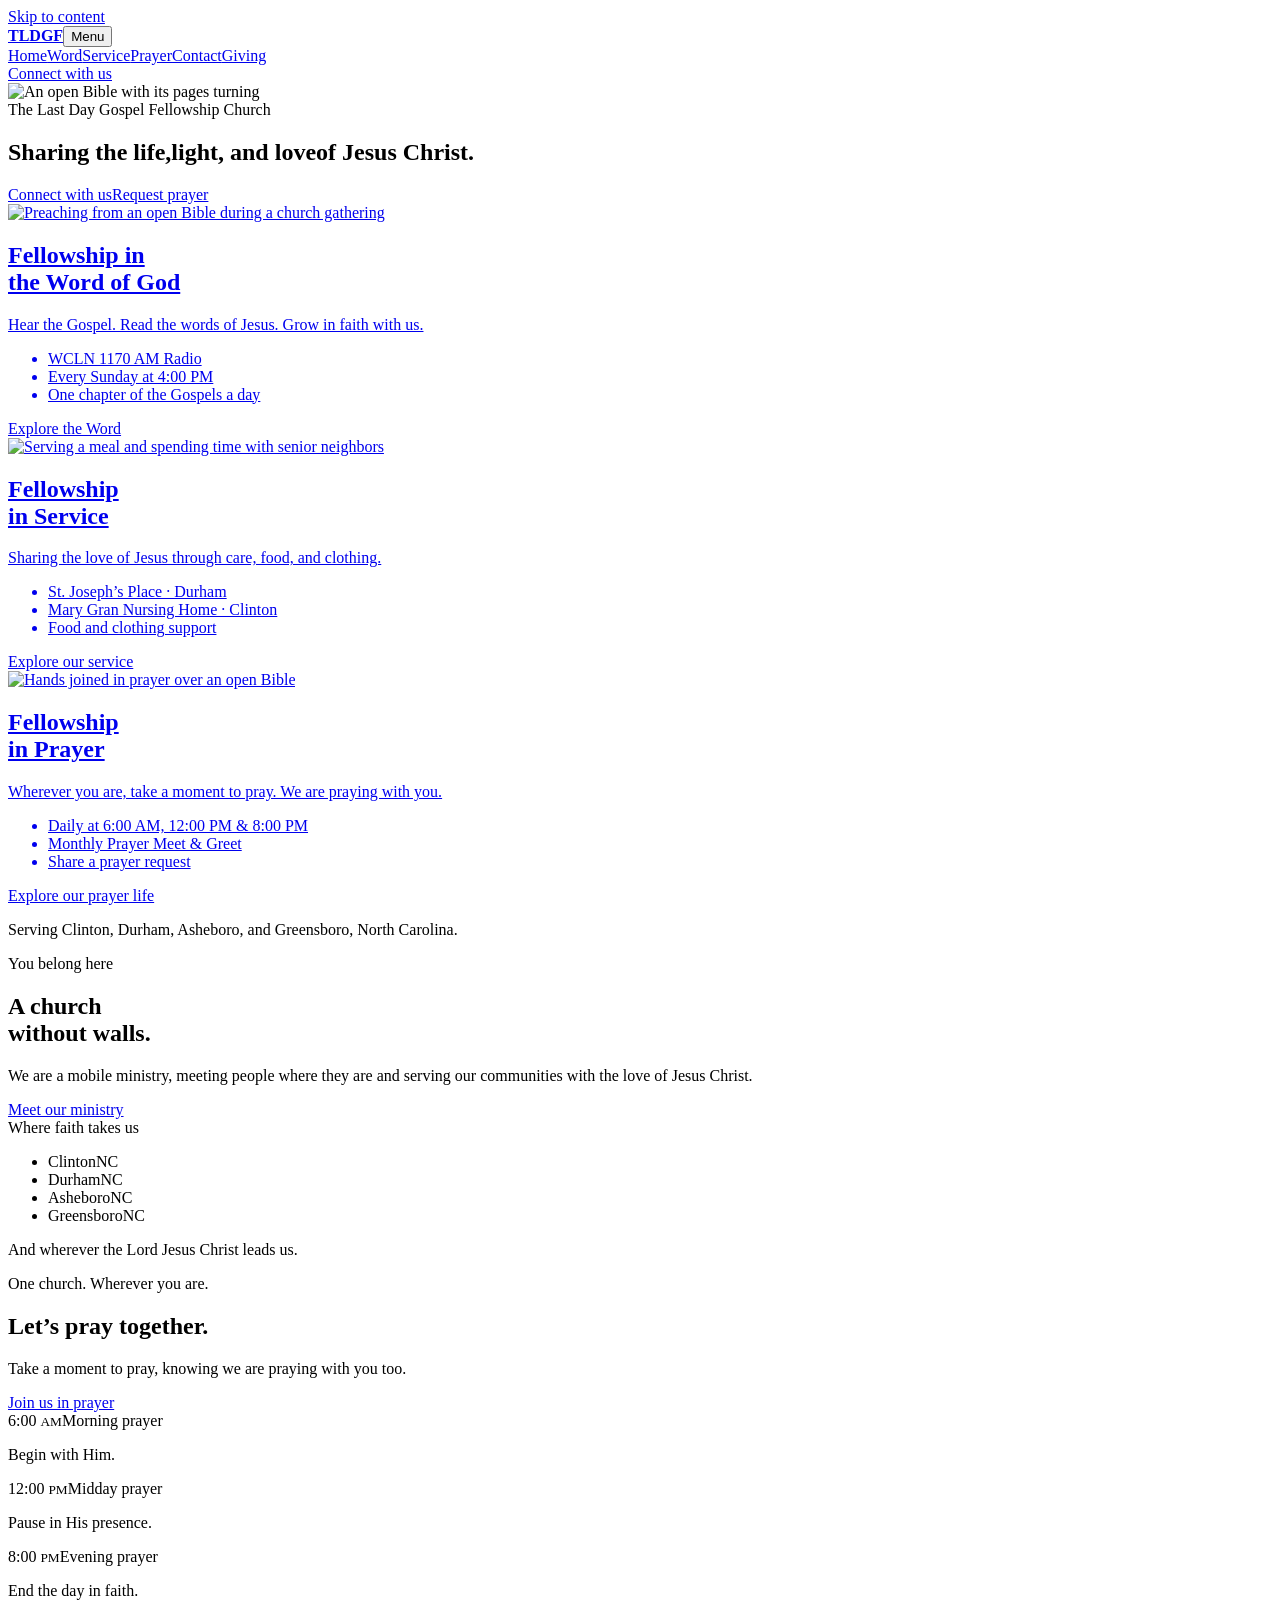
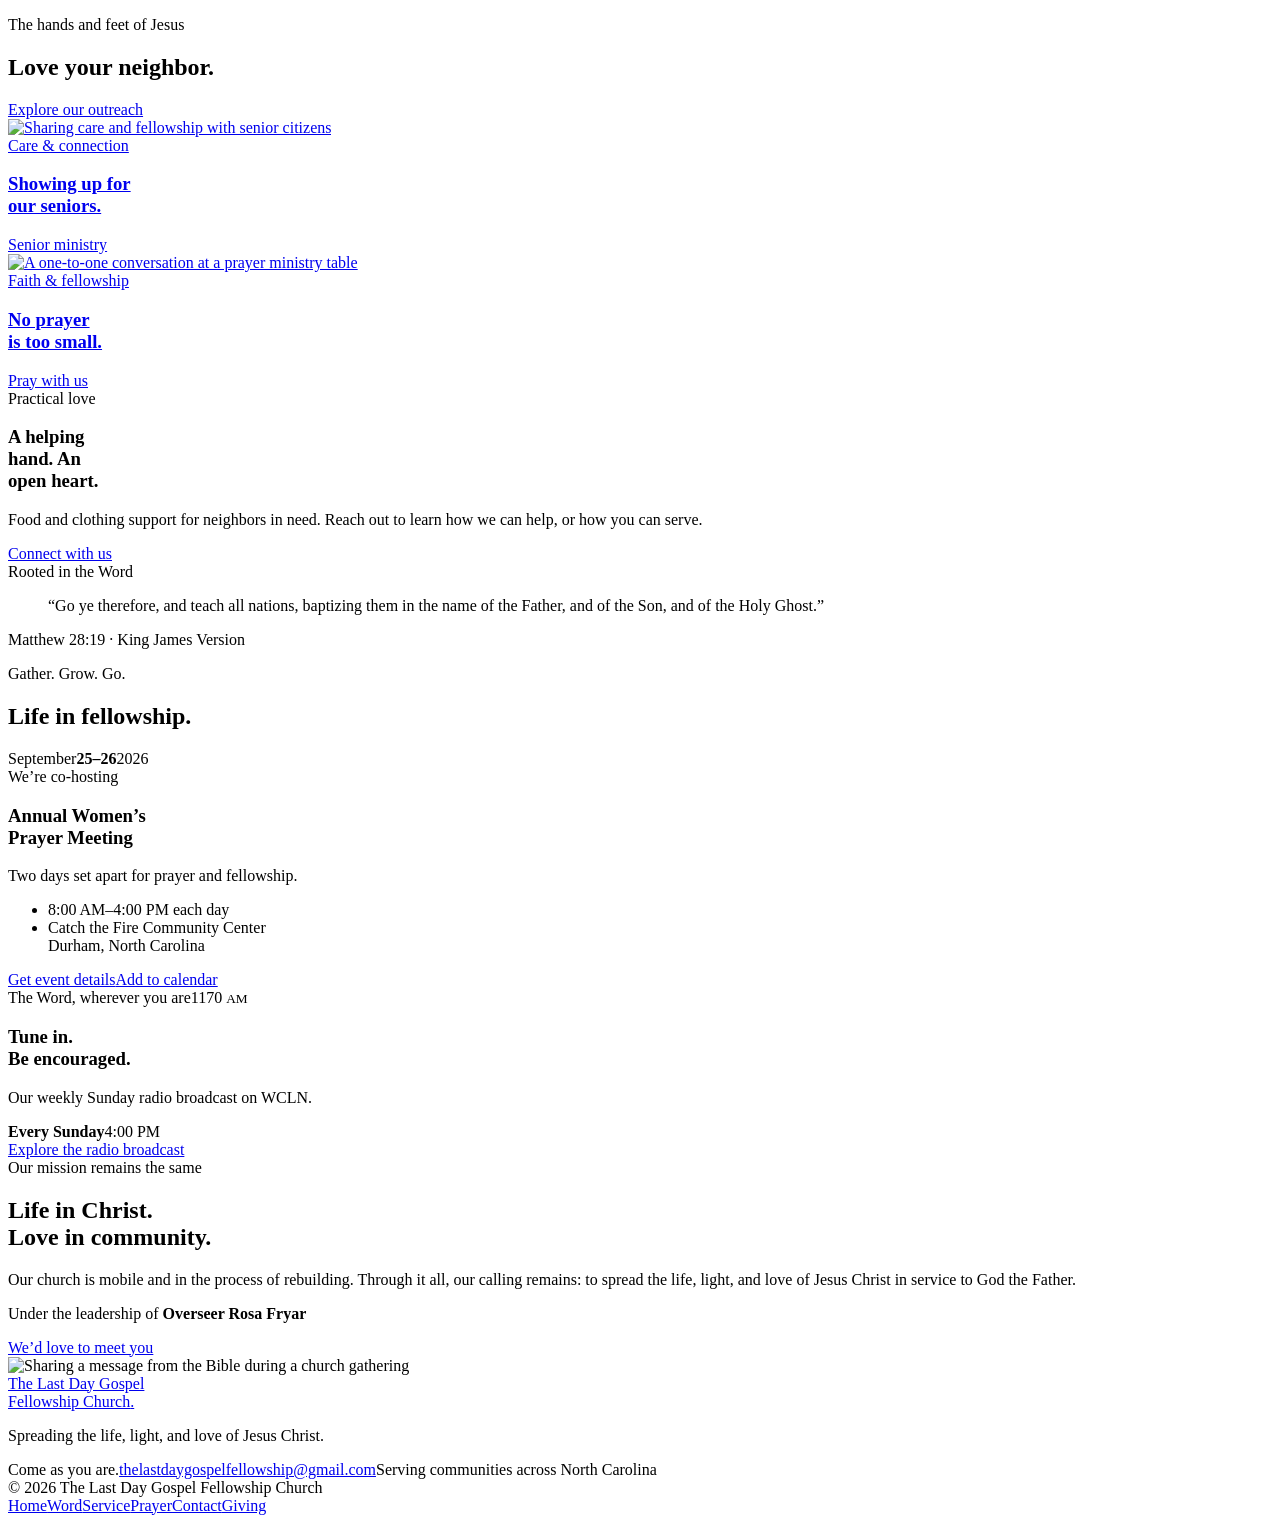
==== index.html @ 262e6387 "Deploy open Bible homepage hero" ====
<!doctype html>
<html lang="en"><head><meta charset="utf-8"><meta name="viewport" content="width=device-width, initial-scale=1"><meta name="theme-color" content="#064c39"><title>Life, light, and love | The Last Day Gospel Fellowship Church</title><meta name="description" content="A mobile church spreading the life, light, and love of Jesus Christ through prayer and outreach in Clinton, Durham, Asheboro, and Greensboro, North Carolina."><meta property="og:type" content="website"><meta property="og:title" content="Life, light, and love | The Last Day Gospel Fellowship Church"><meta property="og:description" content="A mobile church spreading the life, light, and love of Jesus Christ through prayer and outreach in Clinton, Durham, Asheboro, and Greensboro, North Carolina."><link rel="icon" href="/TheLastDayGospel-preview/favicon.svg" type="image/svg+xml"><link rel="stylesheet" href="/TheLastDayGospel-preview/styles.css?v=52046066fc"><script type="module" src="/TheLastDayGospel-preview/app.js?v=52046066fc"></script><meta name="robots" content="noindex, nofollow"></head>
<body class="page-home"><a href="#main" class="skip-link">Skip to content</a><header class="site-header"><a href="/TheLastDayGospel-preview/" class="brand" aria-label="The Last Day Gospel Fellowship Church, home"><strong>TLDGF</strong></a><button class="menu-toggle" type="button" aria-expanded="false" aria-controls="main-nav">Menu</button><nav id="main-nav" class="main-nav" aria-label="Main navigation"><a href="/TheLastDayGospel-preview/" aria-current="page">Home</a><a href="/TheLastDayGospel-preview/word/">Word</a><a href="/TheLastDayGospel-preview/outreach/">Service</a><a href="/TheLastDayGospel-preview/prayer/">Prayer</a><a href="/TheLastDayGospel-preview/contact/">Contact</a><a href="/TheLastDayGospel-preview/giving/">Giving</a></nav><a class="button header-connect" href="/TheLastDayGospel-preview/contact/?topic=fellowship">Connect with us</a></header><main id="main"><section class="worship-hero" aria-labelledby="welcome-title"><img class="worship-background" src="/TheLastDayGospel-preview/assets/openbible.png" alt="An open Bible with its pages turning" width="1589" height="1161" fetchpriority="high"><div class="hero-copy"><span class="eyebrow">The Last Day Gospel Fellowship Church</span><h1 id="welcome-title"><span>Sharing the life,</span><span>light, and love</span><span>of Jesus Christ.</span></h1><div class="actions"><a class="button" href="/TheLastDayGospel-preview/contact/?topic=fellowship">Connect with us</a><a class="button yellow" href="/TheLastDayGospel-preview/prayer/#request">Request prayer</a></div></div></section>
      <section id="fellowship" class="fellowship-section" aria-label="Our fellowship"><div class="wrap">
  <div class="fellowship-grid">
    <a class="fellowship-card word" href="/TheLastDayGospel-preview/word/" aria-labelledby="fellowship-word-title"><div class="fellowship-photo"><img src="/TheLastDayGospel-preview/assets/ministry-message.jpg" alt="Preaching from an open Bible during a church gathering" width="1152" height="2048" loading="lazy"></div><div class="fellowship-copy"><h2 id="fellowship-word-title">Fellowship in<br> the Word of God</h2><p>Hear the Gospel. Read the words of Jesus. Grow in faith with us.</p><ul class="fellowship-details"><li>WCLN 1170 AM Radio</li><li>Every Sunday at 4:00 PM</li><li>One chapter of the Gospels a day</li></ul><span class="fellowship-cta">Explore the Word <span class="link-arrow" aria-hidden="true"></span></span></div></a>
    <a class="fellowship-card service" href="/TheLastDayGospel-preview/outreach/" aria-labelledby="fellowship-service-title"><div class="fellowship-photo"><img src="/TheLastDayGospel-preview/assets/community-outreach.jpg" alt="Serving a meal and spending time with senior neighbors" width="1120" height="1163" loading="lazy"></div><div class="fellowship-copy"><h2 id="fellowship-service-title">Fellowship<br> in Service</h2><p>Sharing the love of Jesus through care, food, and clothing.</p><ul class="fellowship-details"><li>St. Joseph’s Place · Durham</li><li>Mary Gran Nursing Home · Clinton</li><li>Food and clothing support</li></ul><span class="fellowship-cta">Explore our service <span class="link-arrow" aria-hidden="true"></span></span></div></a>
    <a class="fellowship-card prayer" href="/TheLastDayGospel-preview/prayer/" aria-labelledby="fellowship-prayer-title"><div class="fellowship-photo"><img src="/TheLastDayGospel-preview/assets/prayer-bible.jpg" alt="Hands joined in prayer over an open Bible" width="1536" height="2048" loading="lazy"></div><div class="fellowship-copy"><h2 id="fellowship-prayer-title">Fellowship<br> in Prayer</h2><p>Wherever you are, take a moment to pray. We are praying with you.</p><ul class="fellowship-details"><li>Daily at 6:00 AM, 12:00 PM & 8:00 PM</li><li>Monthly Prayer Meet & Greet</li><li>Share a prayer request</li></ul><span class="fellowship-cta">Explore our prayer life <span class="link-arrow" aria-hidden="true"></span></span></div></a>
  </div><p class="serving-line">Serving Clinton, Durham, Asheboro, and Greensboro, North Carolina.</p>
</div></section>
      <section class="wrap section intro"><div><span class="eyebrow red-text">You belong here</span><h2>A church<br> without walls.</h2><p class="lead">We are a mobile ministry, meeting people where they are and serving our communities with the love of Jesus Christ.</p><a class="text-link" href="/TheLastDayGospel-preview/outreach/">Meet our ministry <span class="link-arrow" aria-hidden="true"></span></a></div><div class="service-area"><span class="eyebrow">Where faith takes us</span><ul><li>Clinton<span>NC</span></li><li>Durham<span>NC</span></li><li>Asheboro<span>NC</span></li><li>Greensboro<span>NC</span></li></ul><p>And wherever the Lord Jesus Christ leads us.</p></div></section>
      <section class="prayer-band"><div class="wrap"><div class="prayer-intro"><span class="eyebrow red-text">One church. Wherever you are.</span><h2>Let’s pray together.</h2><p>Take a moment to pray, knowing we are praying with you too.</p><a class="text-link" href="/TheLastDayGospel-preview/prayer/">Join us in prayer <span class="link-arrow" aria-hidden="true"></span></a></div><div class="prayer-times"><div><span class="time">6:00 <small>AM</small></span><span class="eyebrow">Morning prayer</span><p>Begin with Him.</p></div><div><span class="time">12:00 <small>PM</small></span><span class="eyebrow">Midday prayer</span><p>Pause in His presence.</p></div><div><span class="time">8:00 <small>PM</small></span><span class="eyebrow">Evening prayer</span><p>End the day in faith.</p></div></div></div></section><section class="wrap section"><div class="section-heading"><div><span class="eyebrow red-text">The hands and feet of Jesus</span><h2>Love your neighbor.</h2></div><a class="text-link" href="/TheLastDayGospel-preview/outreach/">Explore our outreach <span class="link-arrow" aria-hidden="true"></span></a></div><div class="ministry-grid"><article class="image-card"><a href="/TheLastDayGospel-preview/outreach/#seniors"><img src="/TheLastDayGospel-preview/assets/community-outreach.jpg" alt="Sharing care and fellowship with senior citizens" width="1120" height="1163" loading="lazy"><div><span class="eyebrow">Care & connection</span><h3>Showing up for<br> our seniors.</h3><span class="card-link">Senior ministry <span class="link-arrow" aria-hidden="true"></span></span></div></a></article><article class="image-card"><a href="/TheLastDayGospel-preview/prayer/#request"><img src="/TheLastDayGospel-preview/assets/prayer-outreach.jpg" alt="A one-to-one conversation at a prayer ministry table" width="1116" height="1442" loading="lazy"><div><span class="eyebrow">Faith & fellowship</span><h3>No prayer<br> is too small.</h3><span class="card-link">Pray with us <span class="link-arrow" aria-hidden="true"></span></span></div></a></article><article class="word-card"><span class="eyebrow">Practical love</span><h3>A helping<br> hand. An<br> open heart.</h3><p>Food and clothing support for neighbors in need. Reach out to learn how we can help, or how you can serve.</p><a class="text-link" href="/TheLastDayGospel-preview/contact/?topic=support">Connect with us <span class="link-arrow" aria-hidden="true"></span></a></article></div></section>
<section class="scripture yellow-scripture"><div class="wrap"><span class="eyebrow">Rooted in the Word</span><blockquote>“Go ye therefore, and teach all nations, baptizing them in the name of the Father, and of the Son, and of the Holy Ghost.”</blockquote><p>Matthew 28:19 <span>· King James Version</span></p></div></section>
<section class="wrap section happenings"><div class="section-heading"><div><span class="eyebrow red-text">Gather. Grow. Go.</span><h2>Life in fellowship.</h2></div></div><div class="event-radio-grid"><article class="event-feature"><div class="date-block"><span>September</span><strong>25–26</strong><span>2026</span></div><div><span class="eyebrow red-text">We’re co-hosting</span><h3>Annual Women’s<br> Prayer Meeting</h3><p>Two days set apart for prayer and fellowship.</p><ul class="event-details"><li>8:00 AM–4:00 PM each day</li><li>Catch the Fire Community Center<br> Durham, North Carolina</li></ul><div class="actions"><a class="button dark" href="/TheLastDayGospel-preview/contact/?topic=event">Get event details<span class="link-arrow" aria-hidden="true"></span></a><a class="text-link" href="/TheLastDayGospel-preview/womens-prayer-meeting.ics" download>Add to calendar <span class="link-arrow" aria-hidden="true"></span></a></div></div></article><aside class="radio-card"><span class="eyebrow">The Word, wherever you are</span><span class="radio-frequency">1170 <small>AM</small></span><h3>Tune in.<br> Be encouraged.</h3><p>Our weekly Sunday radio broadcast on WCLN.</p><div class="radio-time"><strong>Every Sunday</strong><span>4:00 PM</span></div><a class="text-link" href="/TheLastDayGospel-preview/word/#radio">Explore the radio broadcast <span class="link-arrow" aria-hidden="true"></span></a></aside></div></section>
<section class="mission-band"><div class="wrap"><div><span class="eyebrow">Our mission remains the same</span><h2>Life in Christ.<br> Love in community.</h2><p>Our church is mobile and in the process of rebuilding. Through it all, our calling remains: to spread the life, light, and love of Jesus Christ in service to God the Father.</p><p class="overseer">Under the leadership of <strong>Overseer Rosa Fryar</strong></p><a class="button yellow" href="/TheLastDayGospel-preview/contact/?topic=fellowship">We’d love to meet you<span class="link-arrow" aria-hidden="true"></span></a></div><img src="/TheLastDayGospel-preview/assets/ministry-message.jpg" alt="Sharing a message from the Bible during a church gathering" width="1152" height="2048" loading="lazy"></div></section></main><footer class="site-footer"><div class="wrap footer-top"><div><a class="footer-brand" href="/TheLastDayGospel-preview/">The Last Day Gospel<br>Fellowship Church<span class="red-text">.</span></a><p>Spreading the life, light, and love of Jesus Christ.</p></div><div><span class="eyebrow">Come as you are.</span><a class="footer-email" href="mailto:thelastdaygospelfellowship@gmail.com">thelastdaygospelfellowship@gmail.com</a><span>Serving communities across North Carolina</span></div></div><div class="wrap footer-bottom"><span>© 2026 The Last Day Gospel Fellowship Church</span><nav aria-label="Footer navigation"><a href="/TheLastDayGospel-preview/" aria-current="page">Home</a><a href="/TheLastDayGospel-preview/word/">Word</a><a href="/TheLastDayGospel-preview/outreach/">Service</a><a href="/TheLastDayGospel-preview/prayer/">Prayer</a><a href="/TheLastDayGospel-preview/contact/">Contact</a><a href="/TheLastDayGospel-preview/giving/">Giving</a></nav></div></footer></body></html>
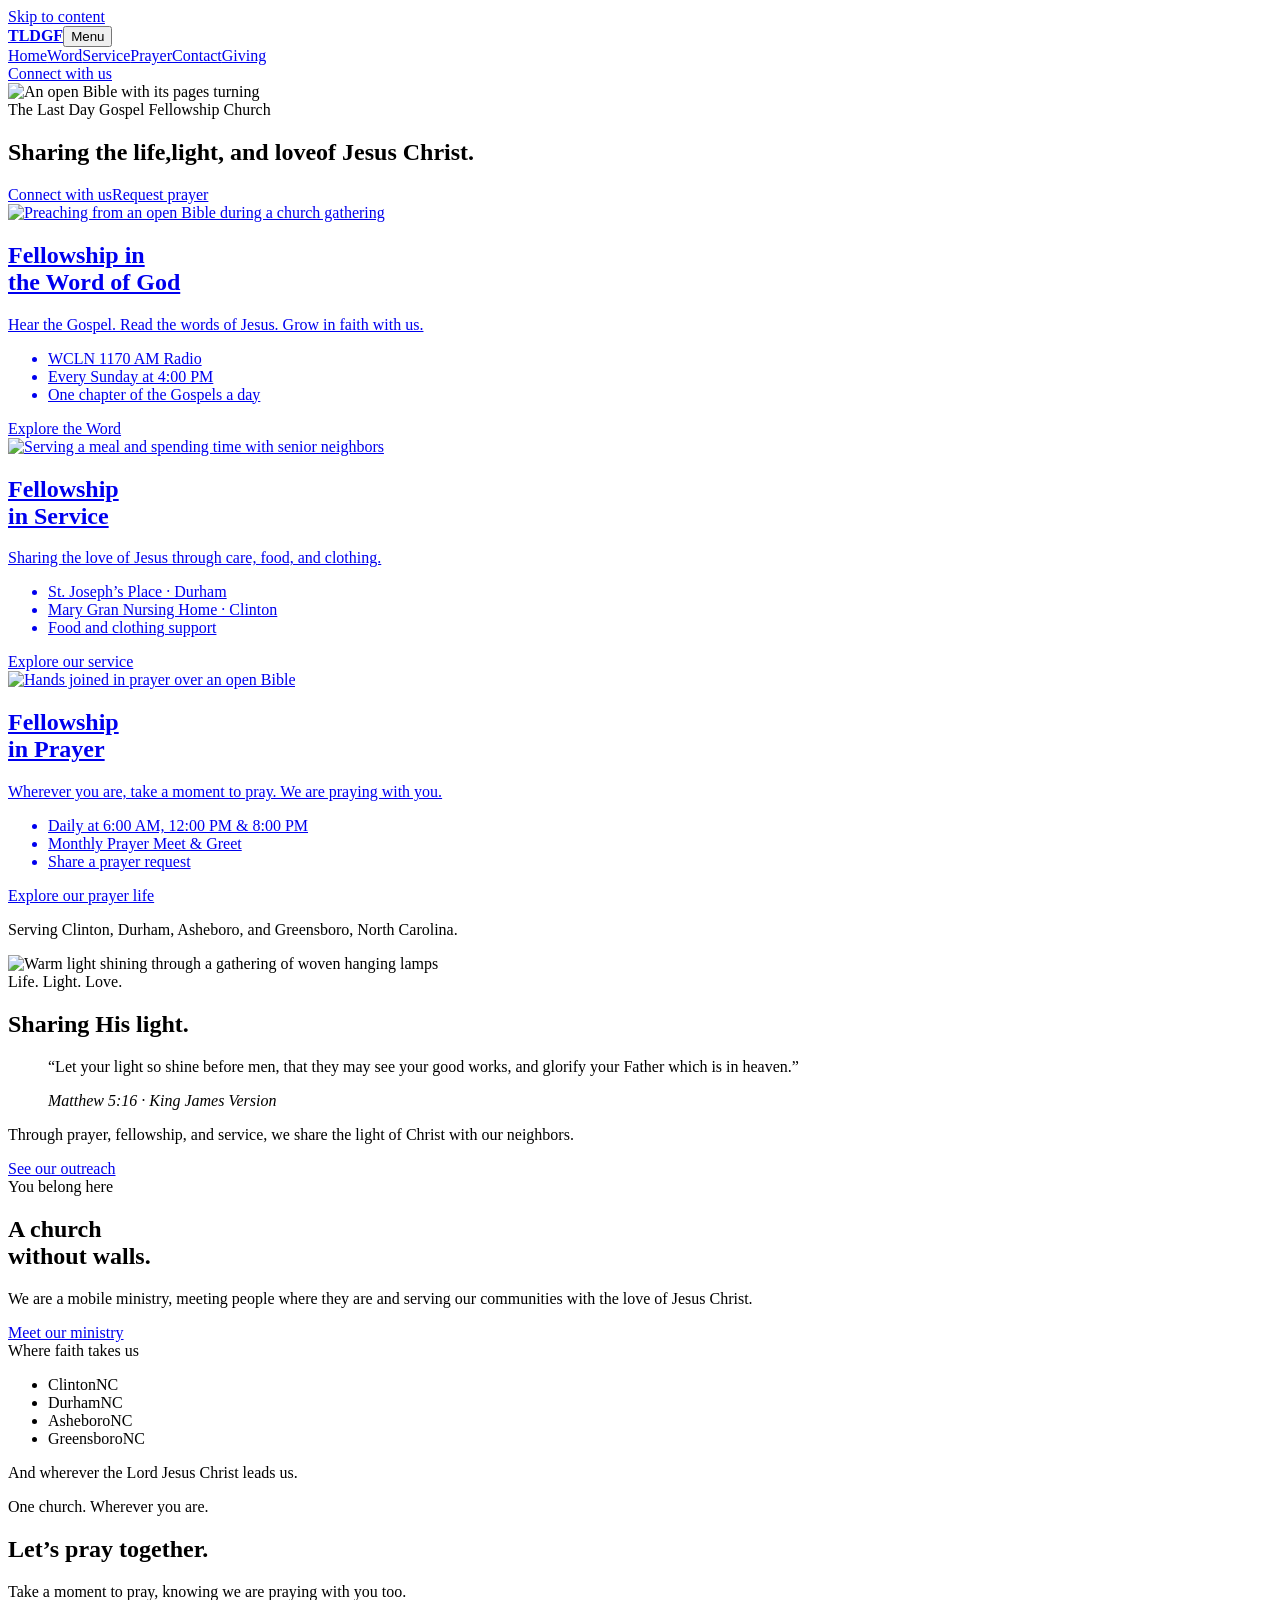
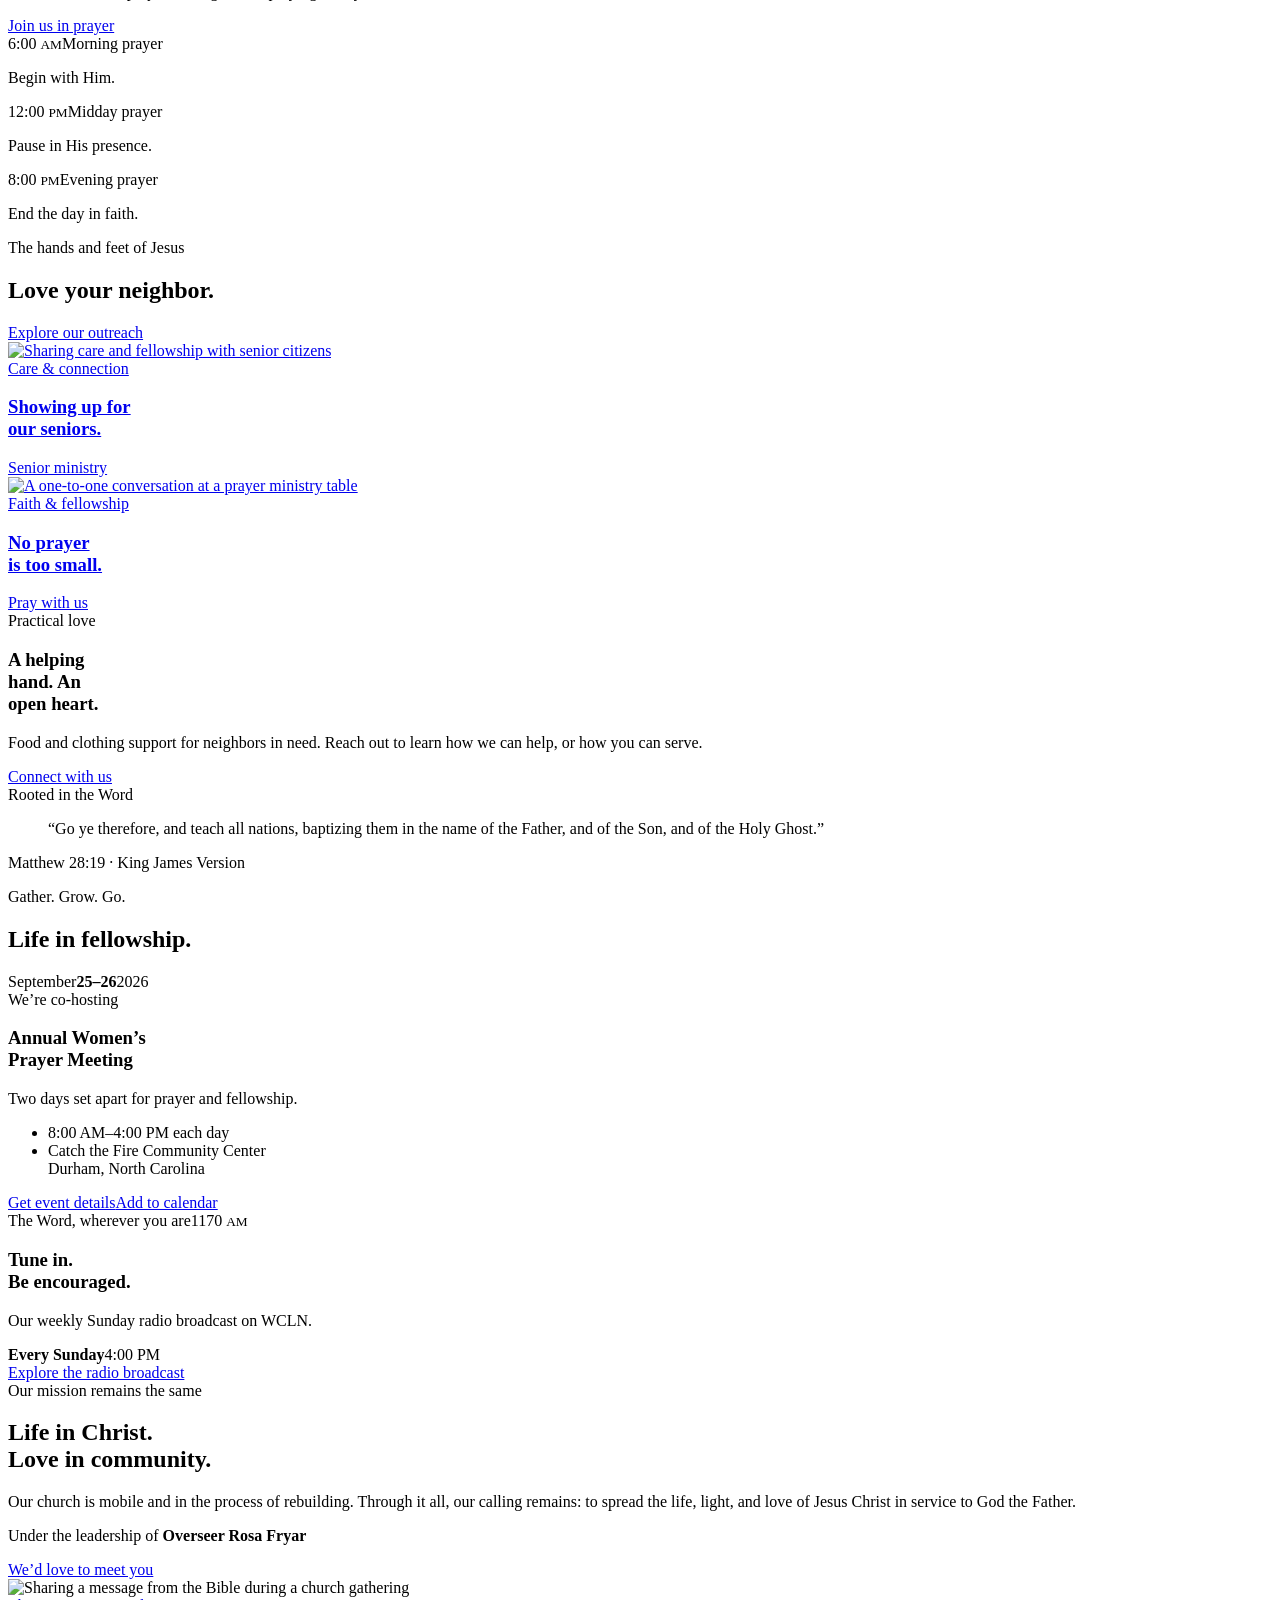
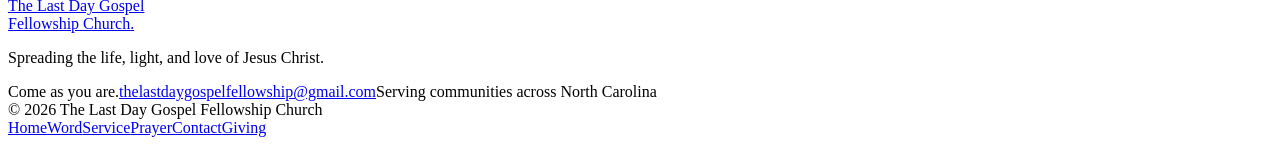
==== commit 5bd60d93: "Publish Sharing His light homepage section" ====
--- a/index.html
+++ b/index.html
@@ -1,5 +1,5 @@
 <!doctype html>
-<html lang="en"><head><meta charset="utf-8"><meta name="viewport" content="width=device-width, initial-scale=1"><meta name="theme-color" content="#064c39"><title>Life, light, and love | The Last Day Gospel Fellowship Church</title><meta name="description" content="A mobile church spreading the life, light, and love of Jesus Christ through prayer and outreach in Clinton, Durham, Asheboro, and Greensboro, North Carolina."><meta property="og:type" content="website"><meta property="og:title" content="Life, light, and love | The Last Day Gospel Fellowship Church"><meta property="og:description" content="A mobile church spreading the life, light, and love of Jesus Christ through prayer and outreach in Clinton, Durham, Asheboro, and Greensboro, North Carolina."><link rel="icon" href="/TheLastDayGospel-preview/favicon.svg" type="image/svg+xml"><link rel="stylesheet" href="/TheLastDayGospel-preview/styles.css?v=52046066fc"><script type="module" src="/TheLastDayGospel-preview/app.js?v=52046066fc"></script><meta name="robots" content="noindex, nofollow"></head>
+<html lang="en"><head><meta charset="utf-8"><meta name="viewport" content="width=device-width, initial-scale=1"><meta name="theme-color" content="#064c39"><title>Life, light, and love | The Last Day Gospel Fellowship Church</title><meta name="description" content="A mobile church spreading the life, light, and love of Jesus Christ through prayer and outreach in Clinton, Durham, Asheboro, and Greensboro, North Carolina."><meta property="og:type" content="website"><meta property="og:title" content="Life, light, and love | The Last Day Gospel Fellowship Church"><meta property="og:description" content="A mobile church spreading the life, light, and love of Jesus Christ through prayer and outreach in Clinton, Durham, Asheboro, and Greensboro, North Carolina."><link rel="icon" href="/TheLastDayGospel-preview/favicon.svg" type="image/svg+xml"><link rel="stylesheet" href="/TheLastDayGospel-preview/styles.css?v=4e9766d5b6"><script type="module" src="/TheLastDayGospel-preview/app.js?v=4e9766d5b6"></script><meta name="robots" content="noindex, nofollow"></head>
 <body class="page-home"><a href="#main" class="skip-link">Skip to content</a><header class="site-header"><a href="/TheLastDayGospel-preview/" class="brand" aria-label="The Last Day Gospel Fellowship Church, home"><strong>TLDGF</strong></a><button class="menu-toggle" type="button" aria-expanded="false" aria-controls="main-nav">Menu</button><nav id="main-nav" class="main-nav" aria-label="Main navigation"><a href="/TheLastDayGospel-preview/" aria-current="page">Home</a><a href="/TheLastDayGospel-preview/word/">Word</a><a href="/TheLastDayGospel-preview/outreach/">Service</a><a href="/TheLastDayGospel-preview/prayer/">Prayer</a><a href="/TheLastDayGospel-preview/contact/">Contact</a><a href="/TheLastDayGospel-preview/giving/">Giving</a></nav><a class="button header-connect" href="/TheLastDayGospel-preview/contact/?topic=fellowship">Connect with us</a></header><main id="main"><section class="worship-hero" aria-labelledby="welcome-title"><img class="worship-background" src="/TheLastDayGospel-preview/assets/openbible.png" alt="An open Bible with its pages turning" width="1589" height="1161" fetchpriority="high"><div class="hero-copy"><span class="eyebrow">The Last Day Gospel Fellowship Church</span><h1 id="welcome-title"><span>Sharing the life,</span><span>light, and love</span><span>of Jesus Christ.</span></h1><div class="actions"><a class="button" href="/TheLastDayGospel-preview/contact/?topic=fellowship">Connect with us</a><a class="button yellow" href="/TheLastDayGospel-preview/prayer/#request">Request prayer</a></div></div></section>
       <section id="fellowship" class="fellowship-section" aria-label="Our fellowship"><div class="wrap">
   <div class="fellowship-grid">
@@ -8,6 +8,7 @@
     <a class="fellowship-card prayer" href="/TheLastDayGospel-preview/prayer/" aria-labelledby="fellowship-prayer-title"><div class="fellowship-photo"><img src="/TheLastDayGospel-preview/assets/prayer-bible.jpg" alt="Hands joined in prayer over an open Bible" width="1536" height="2048" loading="lazy"></div><div class="fellowship-copy"><h2 id="fellowship-prayer-title">Fellowship<br> in Prayer</h2><p>Wherever you are, take a moment to pray. We are praying with you.</p><ul class="fellowship-details"><li>Daily at 6:00 AM, 12:00 PM & 8:00 PM</li><li>Monthly Prayer Meet & Greet</li><li>Share a prayer request</li></ul><span class="fellowship-cta">Explore our prayer life <span class="link-arrow" aria-hidden="true"></span></span></div></a>
   </div><p class="serving-line">Serving Clinton, Durham, Asheboro, and Greensboro, North Carolina.</p>
 </div></section>
+      <section id="sharing-his-light" class="light-section" aria-labelledby="light-title"><div class="wrap light-layout"><img class="light-photo" src="/TheLastDayGospel-preview/assets/sharing-his-light.jpg" alt="Warm light shining through a gathering of woven hanging lamps" width="1412" height="1114" loading="lazy"><div class="light-copy"><span class="eyebrow">Life. Light. Love.</span><h2 id="light-title">Sharing His light.</h2><blockquote><p>“Let your light so shine before men, that they may see your good works, and glorify your Father which is in heaven.”</p><cite>Matthew 5:16 · King James Version</cite></blockquote><p>Through prayer, fellowship, and service, we share the light of Christ with our neighbors.</p><a class="button yellow" href="/TheLastDayGospel-preview/outreach/">See our outreach<span class="link-arrow" aria-hidden="true"></span></a></div></div></section>
       <section class="wrap section intro"><div><span class="eyebrow red-text">You belong here</span><h2>A church<br> without walls.</h2><p class="lead">We are a mobile ministry, meeting people where they are and serving our communities with the love of Jesus Christ.</p><a class="text-link" href="/TheLastDayGospel-preview/outreach/">Meet our ministry <span class="link-arrow" aria-hidden="true"></span></a></div><div class="service-area"><span class="eyebrow">Where faith takes us</span><ul><li>Clinton<span>NC</span></li><li>Durham<span>NC</span></li><li>Asheboro<span>NC</span></li><li>Greensboro<span>NC</span></li></ul><p>And wherever the Lord Jesus Christ leads us.</p></div></section>
       <section class="prayer-band"><div class="wrap"><div class="prayer-intro"><span class="eyebrow red-text">One church. Wherever you are.</span><h2>Let’s pray together.</h2><p>Take a moment to pray, knowing we are praying with you too.</p><a class="text-link" href="/TheLastDayGospel-preview/prayer/">Join us in prayer <span class="link-arrow" aria-hidden="true"></span></a></div><div class="prayer-times"><div><span class="time">6:00 <small>AM</small></span><span class="eyebrow">Morning prayer</span><p>Begin with Him.</p></div><div><span class="time">12:00 <small>PM</small></span><span class="eyebrow">Midday prayer</span><p>Pause in His presence.</p></div><div><span class="time">8:00 <small>PM</small></span><span class="eyebrow">Evening prayer</span><p>End the day in faith.</p></div></div></div></section><section class="wrap section"><div class="section-heading"><div><span class="eyebrow red-text">The hands and feet of Jesus</span><h2>Love your neighbor.</h2></div><a class="text-link" href="/TheLastDayGospel-preview/outreach/">Explore our outreach <span class="link-arrow" aria-hidden="true"></span></a></div><div class="ministry-grid"><article class="image-card"><a href="/TheLastDayGospel-preview/outreach/#seniors"><img src="/TheLastDayGospel-preview/assets/community-outreach.jpg" alt="Sharing care and fellowship with senior citizens" width="1120" height="1163" loading="lazy"><div><span class="eyebrow">Care & connection</span><h3>Showing up for<br> our seniors.</h3><span class="card-link">Senior ministry <span class="link-arrow" aria-hidden="true"></span></span></div></a></article><article class="image-card"><a href="/TheLastDayGospel-preview/prayer/#request"><img src="/TheLastDayGospel-preview/assets/prayer-outreach.jpg" alt="A one-to-one conversation at a prayer ministry table" width="1116" height="1442" loading="lazy"><div><span class="eyebrow">Faith & fellowship</span><h3>No prayer<br> is too small.</h3><span class="card-link">Pray with us <span class="link-arrow" aria-hidden="true"></span></span></div></a></article><article class="word-card"><span class="eyebrow">Practical love</span><h3>A helping<br> hand. An<br> open heart.</h3><p>Food and clothing support for neighbors in need. Reach out to learn how we can help, or how you can serve.</p><a class="text-link" href="/TheLastDayGospel-preview/contact/?topic=support">Connect with us <span class="link-arrow" aria-hidden="true"></span></a></article></div></section>
 <section class="scripture yellow-scripture"><div class="wrap"><span class="eyebrow">Rooted in the Word</span><blockquote>“Go ye therefore, and teach all nations, baptizing them in the name of the Father, and of the Son, and of the Holy Ghost.”</blockquote><p>Matthew 28:19 <span>· King James Version</span></p></div></section>
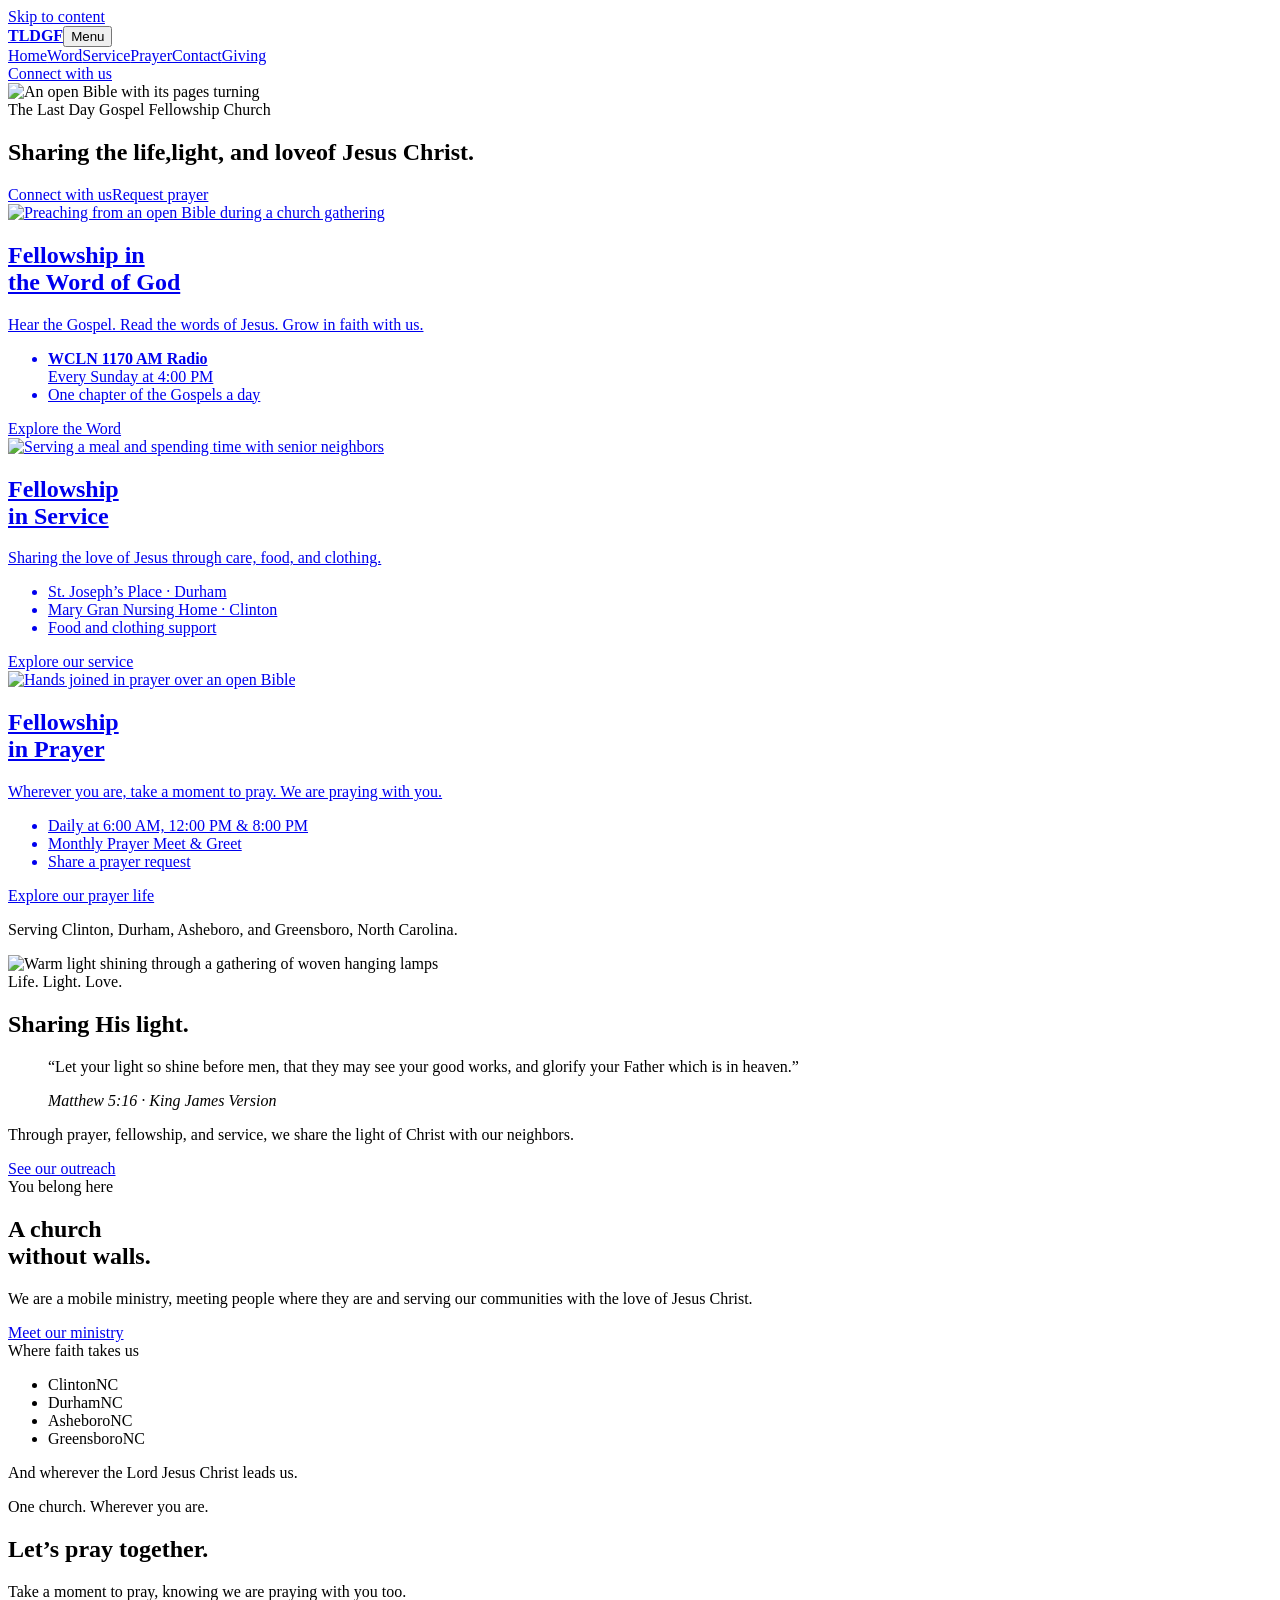
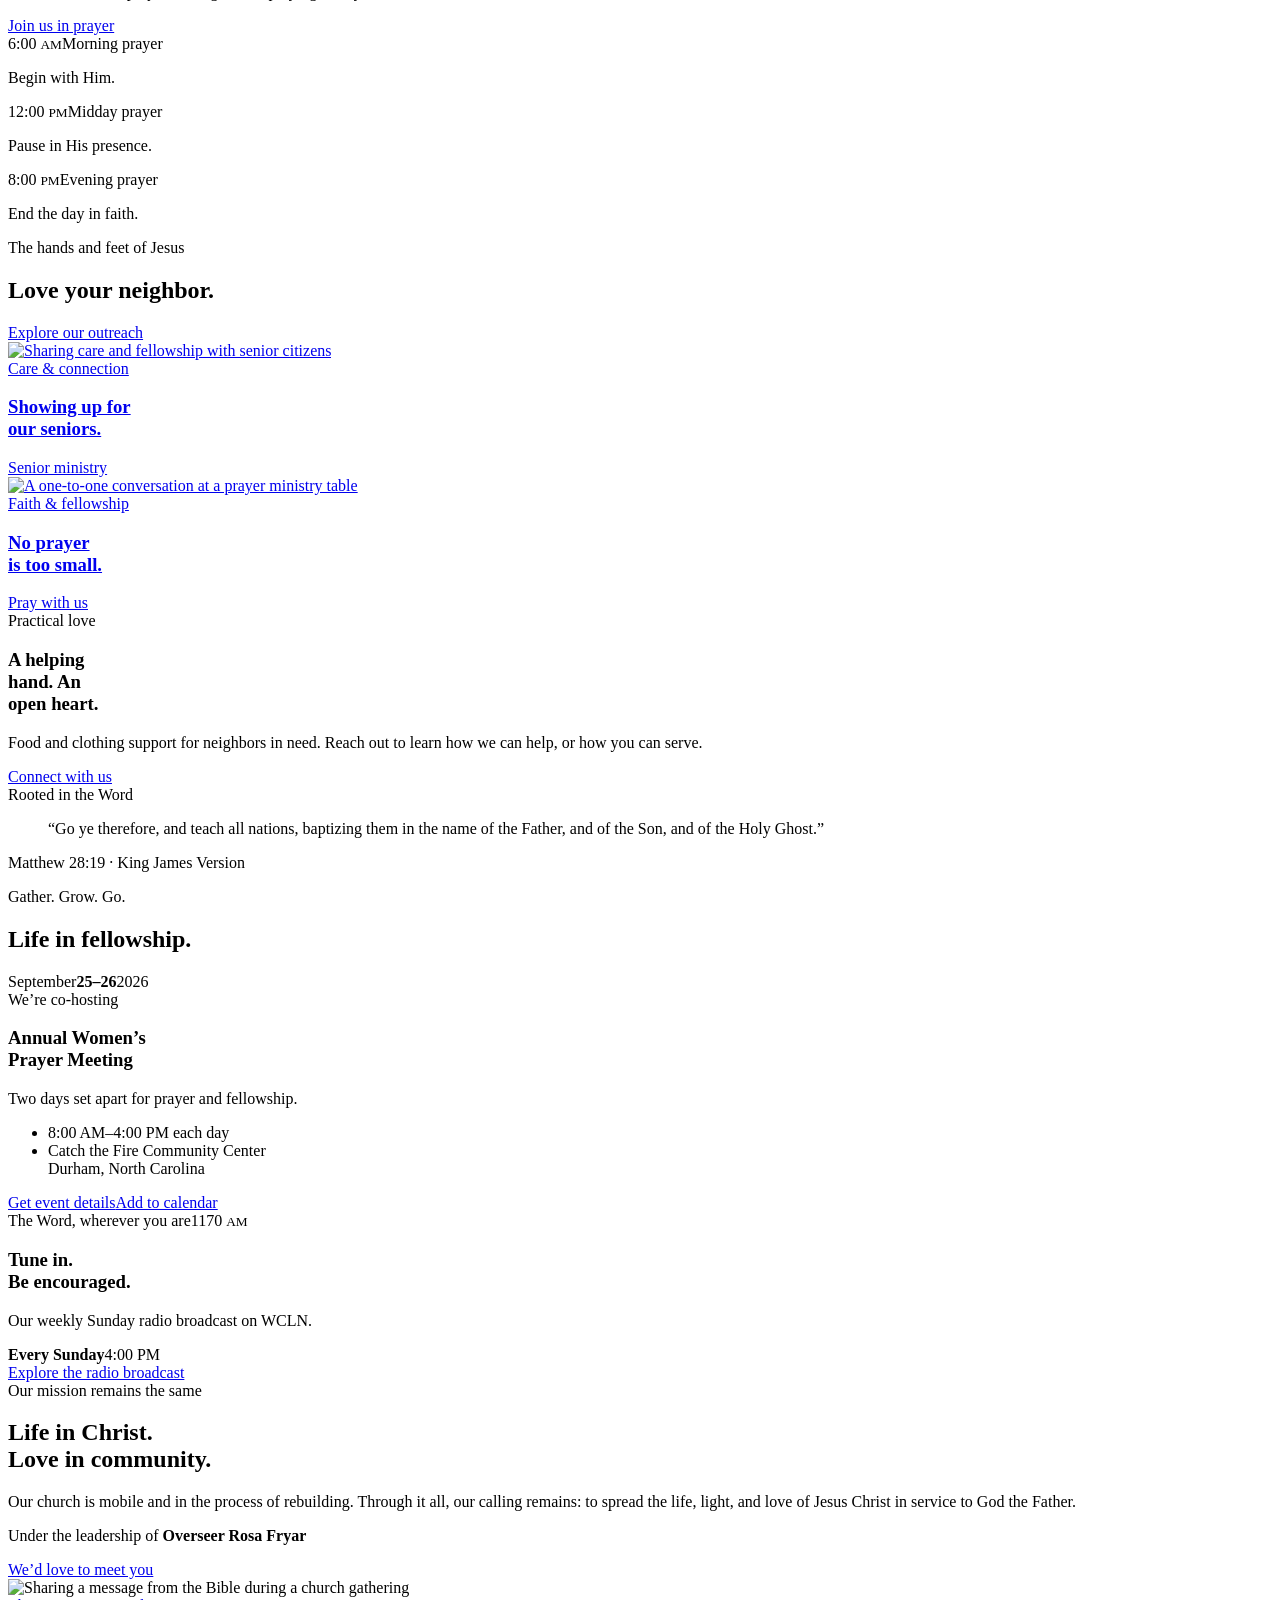
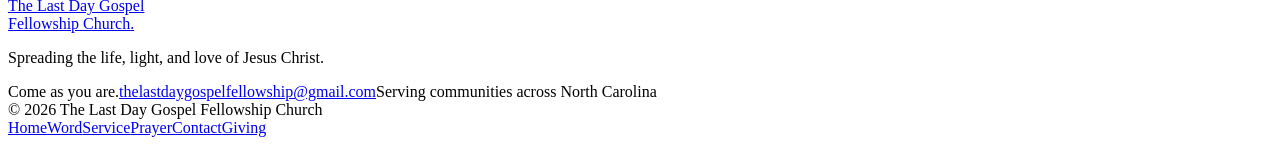
==== commit e94aa514: "Clarify Sunday radio broadcast schedule" ====
--- a/index.html
+++ b/index.html
@@ -3,7 +3,7 @@
 <body class="page-home"><a href="#main" class="skip-link">Skip to content</a><header class="site-header"><a href="/TheLastDayGospel-preview/" class="brand" aria-label="The Last Day Gospel Fellowship Church, home"><strong>TLDGF</strong></a><button class="menu-toggle" type="button" aria-expanded="false" aria-controls="main-nav">Menu</button><nav id="main-nav" class="main-nav" aria-label="Main navigation"><a href="/TheLastDayGospel-preview/" aria-current="page">Home</a><a href="/TheLastDayGospel-preview/word/">Word</a><a href="/TheLastDayGospel-preview/outreach/">Service</a><a href="/TheLastDayGospel-preview/prayer/">Prayer</a><a href="/TheLastDayGospel-preview/contact/">Contact</a><a href="/TheLastDayGospel-preview/giving/">Giving</a></nav><a class="button header-connect" href="/TheLastDayGospel-preview/contact/?topic=fellowship">Connect with us</a></header><main id="main"><section class="worship-hero" aria-labelledby="welcome-title"><img class="worship-background" src="/TheLastDayGospel-preview/assets/openbible.png" alt="An open Bible with its pages turning" width="1589" height="1161" fetchpriority="high"><div class="hero-copy"><span class="eyebrow">The Last Day Gospel Fellowship Church</span><h1 id="welcome-title"><span>Sharing the life,</span><span>light, and love</span><span>of Jesus Christ.</span></h1><div class="actions"><a class="button" href="/TheLastDayGospel-preview/contact/?topic=fellowship">Connect with us</a><a class="button yellow" href="/TheLastDayGospel-preview/prayer/#request">Request prayer</a></div></div></section>
       <section id="fellowship" class="fellowship-section" aria-label="Our fellowship"><div class="wrap">
   <div class="fellowship-grid">
-    <a class="fellowship-card word" href="/TheLastDayGospel-preview/word/" aria-labelledby="fellowship-word-title"><div class="fellowship-photo"><img src="/TheLastDayGospel-preview/assets/ministry-message.jpg" alt="Preaching from an open Bible during a church gathering" width="1152" height="2048" loading="lazy"></div><div class="fellowship-copy"><h2 id="fellowship-word-title">Fellowship in<br> the Word of God</h2><p>Hear the Gospel. Read the words of Jesus. Grow in faith with us.</p><ul class="fellowship-details"><li>WCLN 1170 AM Radio</li><li>Every Sunday at 4:00 PM</li><li>One chapter of the Gospels a day</li></ul><span class="fellowship-cta">Explore the Word <span class="link-arrow" aria-hidden="true"></span></span></div></a>
+    <a class="fellowship-card word" href="/TheLastDayGospel-preview/word/" aria-labelledby="fellowship-word-title"><div class="fellowship-photo"><img src="/TheLastDayGospel-preview/assets/ministry-message.jpg" alt="Preaching from an open Bible during a church gathering" width="1152" height="2048" loading="lazy"></div><div class="fellowship-copy"><h2 id="fellowship-word-title">Fellowship in<br> the Word of God</h2><p>Hear the Gospel. Read the words of Jesus. Grow in faith with us.</p><ul class="fellowship-details"><li><strong>WCLN 1170 AM Radio</strong><br>Every Sunday at 4:00 PM</li><li>One chapter of the Gospels a day</li></ul><span class="fellowship-cta">Explore the Word <span class="link-arrow" aria-hidden="true"></span></span></div></a>
     <a class="fellowship-card service" href="/TheLastDayGospel-preview/outreach/" aria-labelledby="fellowship-service-title"><div class="fellowship-photo"><img src="/TheLastDayGospel-preview/assets/community-outreach.jpg" alt="Serving a meal and spending time with senior neighbors" width="1120" height="1163" loading="lazy"></div><div class="fellowship-copy"><h2 id="fellowship-service-title">Fellowship<br> in Service</h2><p>Sharing the love of Jesus through care, food, and clothing.</p><ul class="fellowship-details"><li>St. Joseph’s Place · Durham</li><li>Mary Gran Nursing Home · Clinton</li><li>Food and clothing support</li></ul><span class="fellowship-cta">Explore our service <span class="link-arrow" aria-hidden="true"></span></span></div></a>
     <a class="fellowship-card prayer" href="/TheLastDayGospel-preview/prayer/" aria-labelledby="fellowship-prayer-title"><div class="fellowship-photo"><img src="/TheLastDayGospel-preview/assets/prayer-bible.jpg" alt="Hands joined in prayer over an open Bible" width="1536" height="2048" loading="lazy"></div><div class="fellowship-copy"><h2 id="fellowship-prayer-title">Fellowship<br> in Prayer</h2><p>Wherever you are, take a moment to pray. We are praying with you.</p><ul class="fellowship-details"><li>Daily at 6:00 AM, 12:00 PM & 8:00 PM</li><li>Monthly Prayer Meet & Greet</li><li>Share a prayer request</li></ul><span class="fellowship-cta">Explore our prayer life <span class="link-arrow" aria-hidden="true"></span></span></div></a>
   </div><p class="serving-line">Serving Clinton, Durham, Asheboro, and Greensboro, North Carolina.</p>
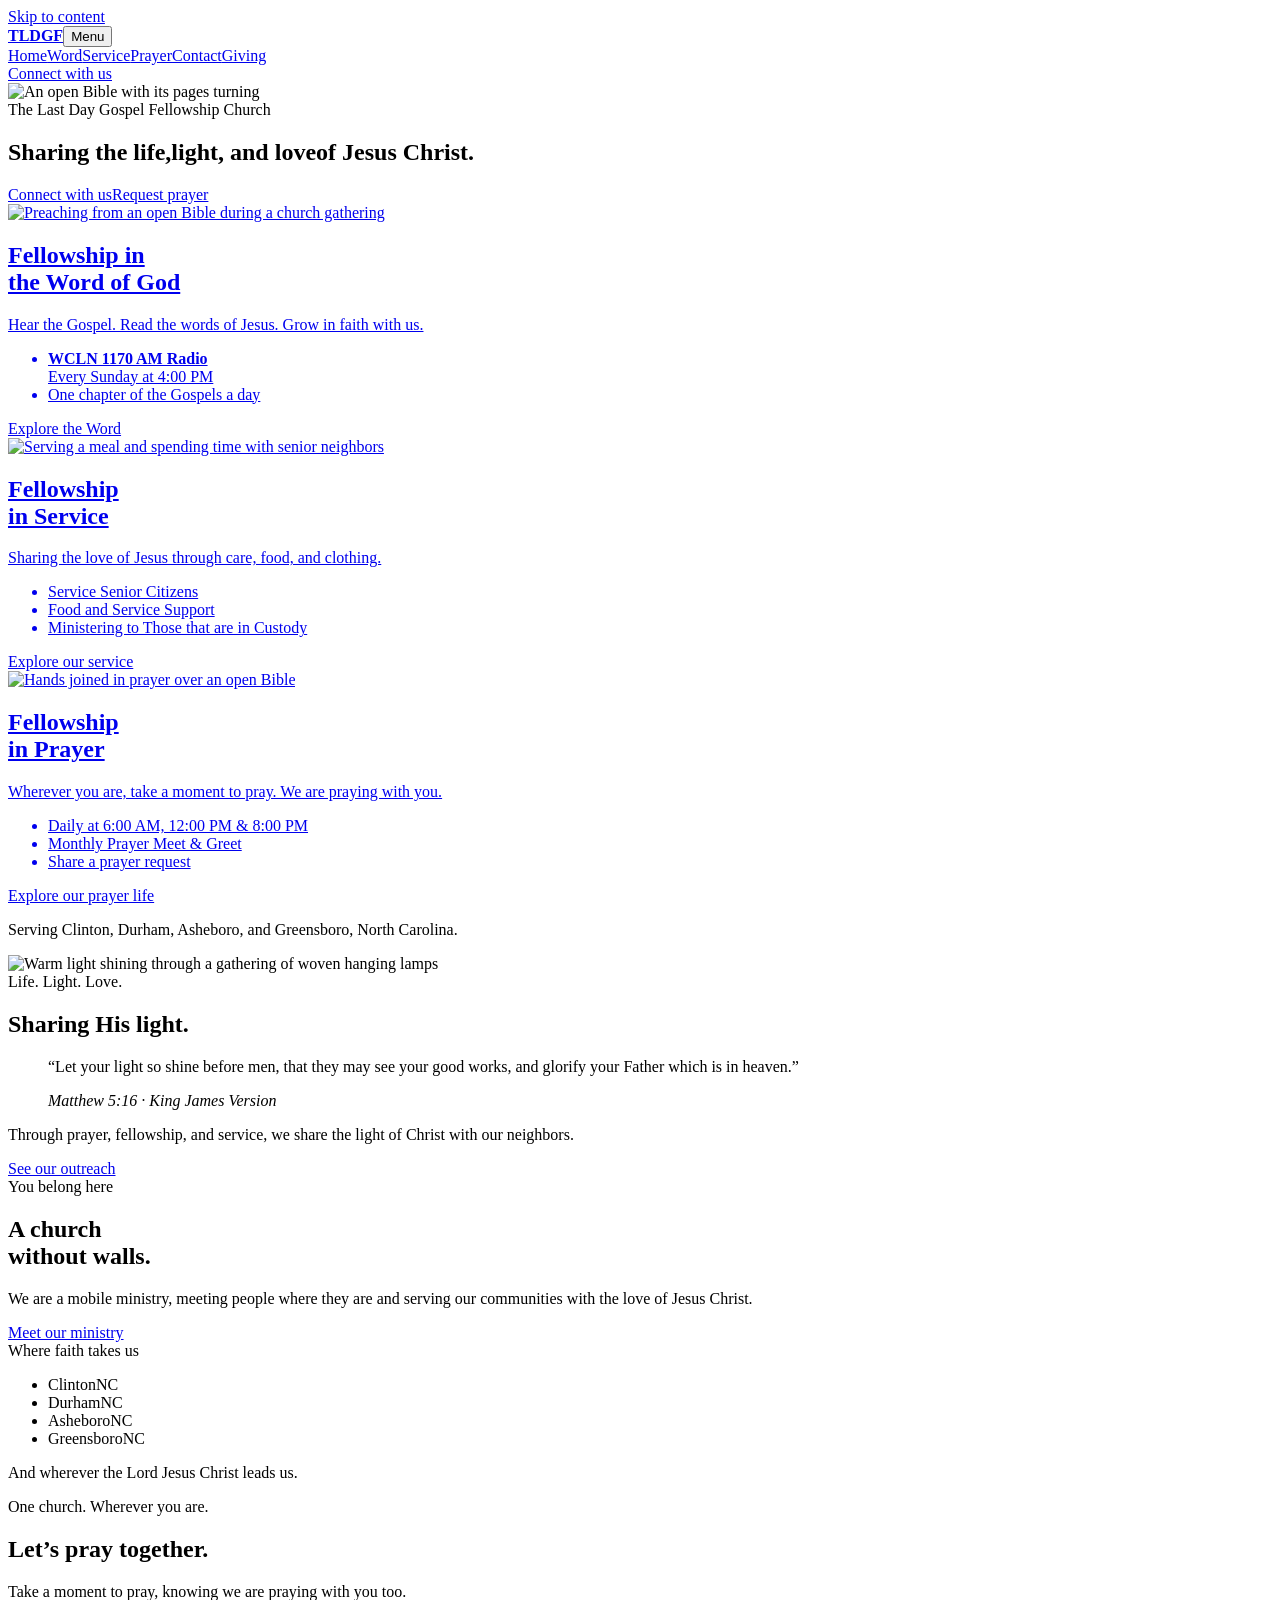
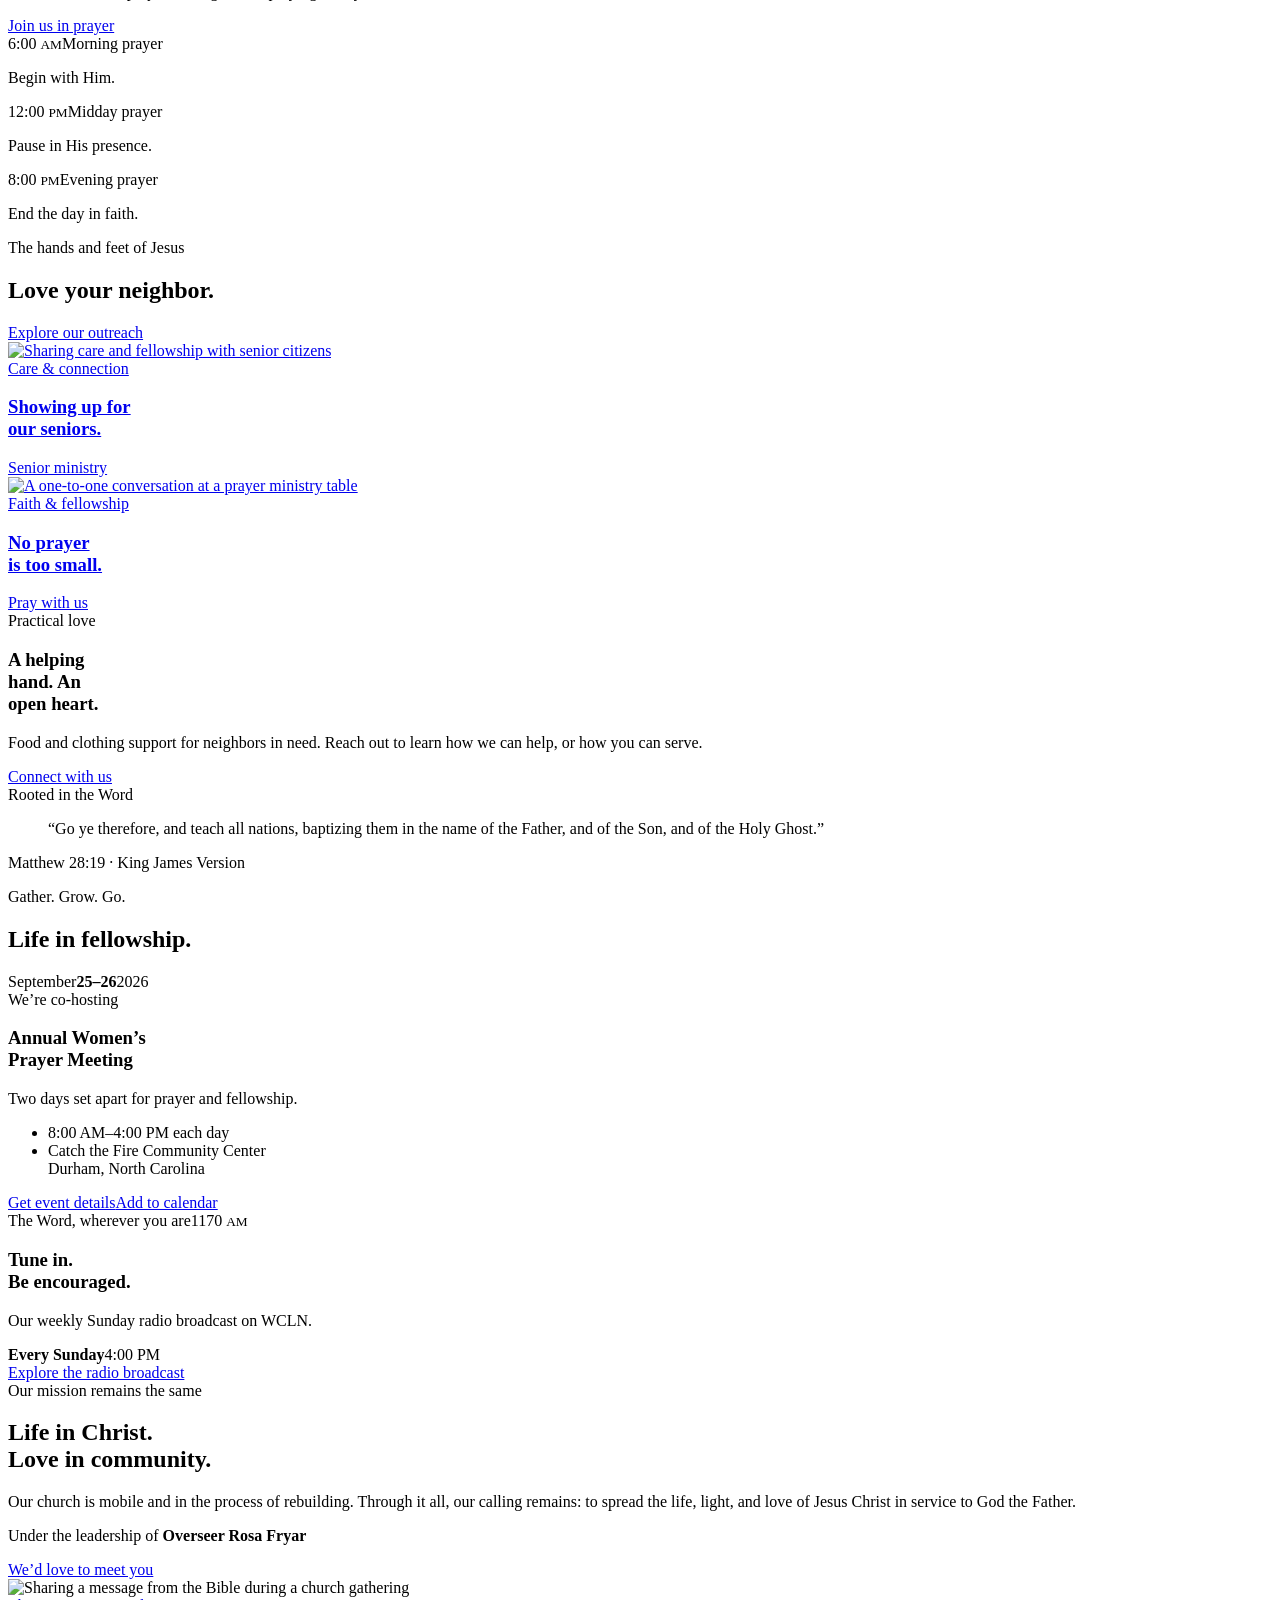
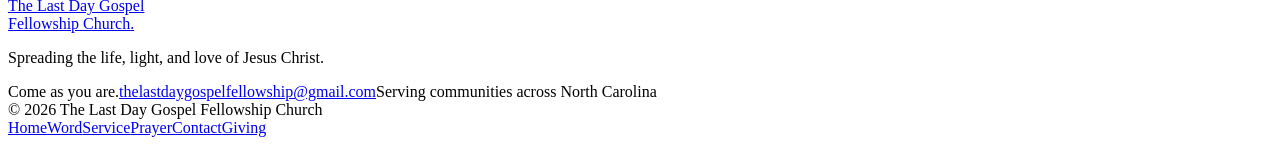
==== commit 3bcfb6ca: "Publish updated service fellowship subheadings" ====
--- a/index.html
+++ b/index.html
@@ -4,7 +4,7 @@
       <section id="fellowship" class="fellowship-section" aria-label="Our fellowship"><div class="wrap">
   <div class="fellowship-grid">
     <a class="fellowship-card word" href="/TheLastDayGospel-preview/word/" aria-labelledby="fellowship-word-title"><div class="fellowship-photo"><img src="/TheLastDayGospel-preview/assets/ministry-message.jpg" alt="Preaching from an open Bible during a church gathering" width="1152" height="2048" loading="lazy"></div><div class="fellowship-copy"><h2 id="fellowship-word-title">Fellowship in<br> the Word of God</h2><p>Hear the Gospel. Read the words of Jesus. Grow in faith with us.</p><ul class="fellowship-details"><li><strong>WCLN 1170 AM Radio</strong><br>Every Sunday at 4:00 PM</li><li>One chapter of the Gospels a day</li></ul><span class="fellowship-cta">Explore the Word <span class="link-arrow" aria-hidden="true"></span></span></div></a>
-    <a class="fellowship-card service" href="/TheLastDayGospel-preview/outreach/" aria-labelledby="fellowship-service-title"><div class="fellowship-photo"><img src="/TheLastDayGospel-preview/assets/community-outreach.jpg" alt="Serving a meal and spending time with senior neighbors" width="1120" height="1163" loading="lazy"></div><div class="fellowship-copy"><h2 id="fellowship-service-title">Fellowship<br> in Service</h2><p>Sharing the love of Jesus through care, food, and clothing.</p><ul class="fellowship-details"><li>St. Joseph’s Place · Durham</li><li>Mary Gran Nursing Home · Clinton</li><li>Food and clothing support</li></ul><span class="fellowship-cta">Explore our service <span class="link-arrow" aria-hidden="true"></span></span></div></a>
+    <a class="fellowship-card service" href="/TheLastDayGospel-preview/outreach/" aria-labelledby="fellowship-service-title"><div class="fellowship-photo"><img src="/TheLastDayGospel-preview/assets/community-outreach.jpg" alt="Serving a meal and spending time with senior neighbors" width="1120" height="1163" loading="lazy"></div><div class="fellowship-copy"><h2 id="fellowship-service-title">Fellowship<br> in Service</h2><p>Sharing the love of Jesus through care, food, and clothing.</p><ul class="fellowship-details"><li>Service Senior Citizens</li><li>Food and Service Support</li><li>Ministering to Those that are in Custody</li></ul><span class="fellowship-cta">Explore our service <span class="link-arrow" aria-hidden="true"></span></span></div></a>
     <a class="fellowship-card prayer" href="/TheLastDayGospel-preview/prayer/" aria-labelledby="fellowship-prayer-title"><div class="fellowship-photo"><img src="/TheLastDayGospel-preview/assets/prayer-bible.jpg" alt="Hands joined in prayer over an open Bible" width="1536" height="2048" loading="lazy"></div><div class="fellowship-copy"><h2 id="fellowship-prayer-title">Fellowship<br> in Prayer</h2><p>Wherever you are, take a moment to pray. We are praying with you.</p><ul class="fellowship-details"><li>Daily at 6:00 AM, 12:00 PM & 8:00 PM</li><li>Monthly Prayer Meet & Greet</li><li>Share a prayer request</li></ul><span class="fellowship-cta">Explore our prayer life <span class="link-arrow" aria-hidden="true"></span></span></div></a>
   </div><p class="serving-line">Serving Clinton, Durham, Asheboro, and Greensboro, North Carolina.</p>
 </div></section>
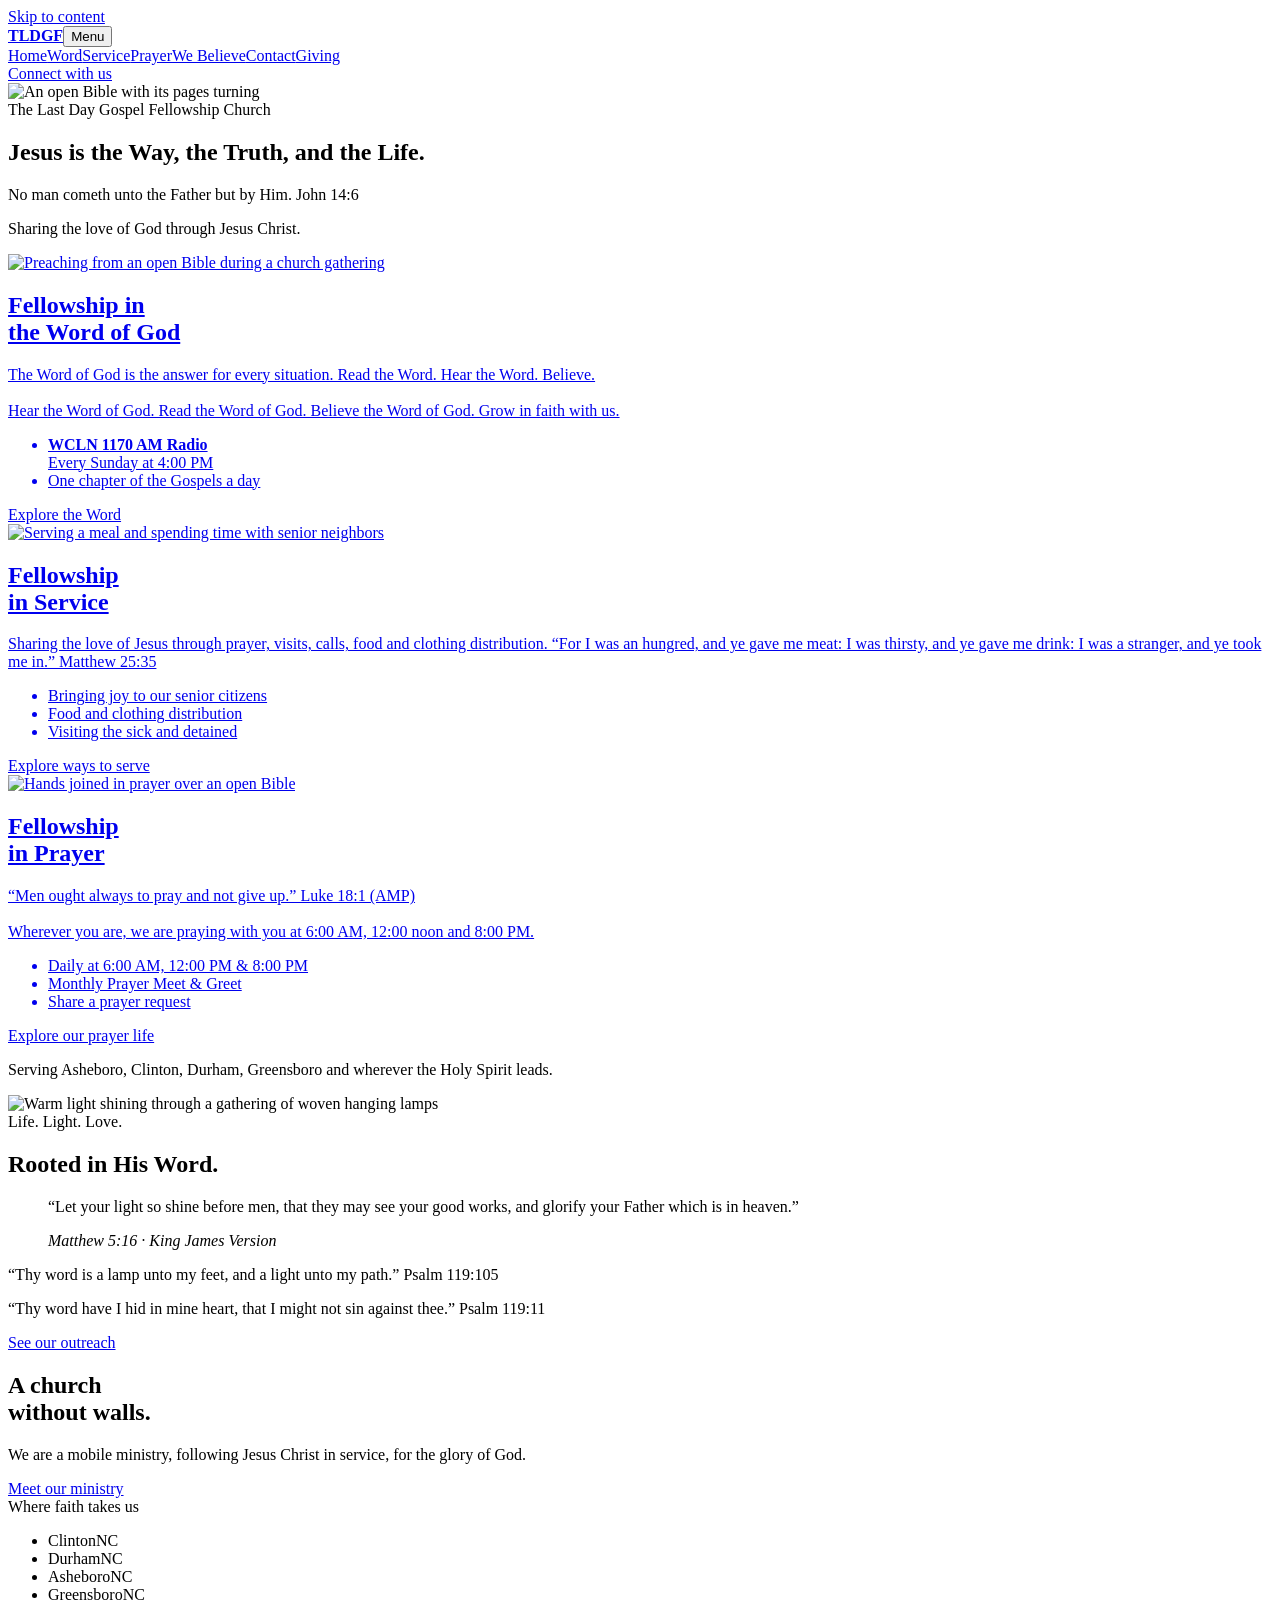
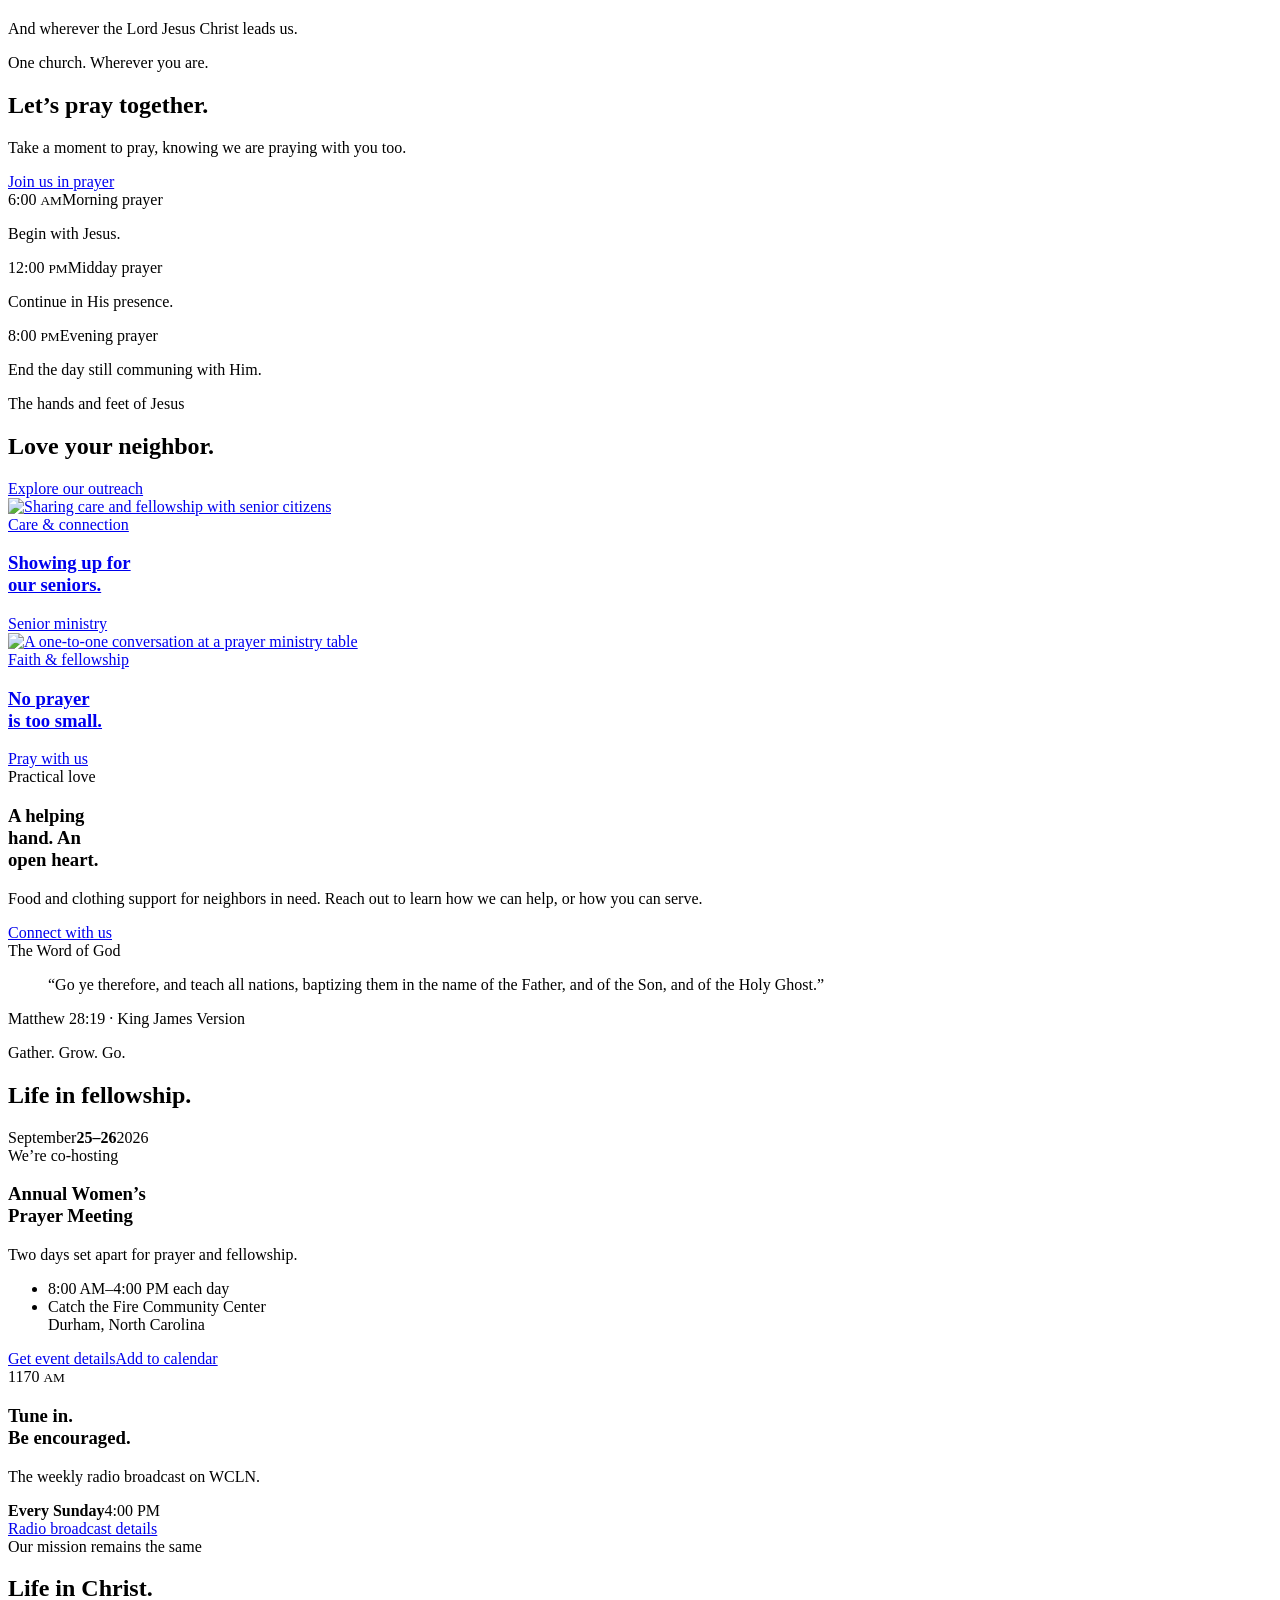
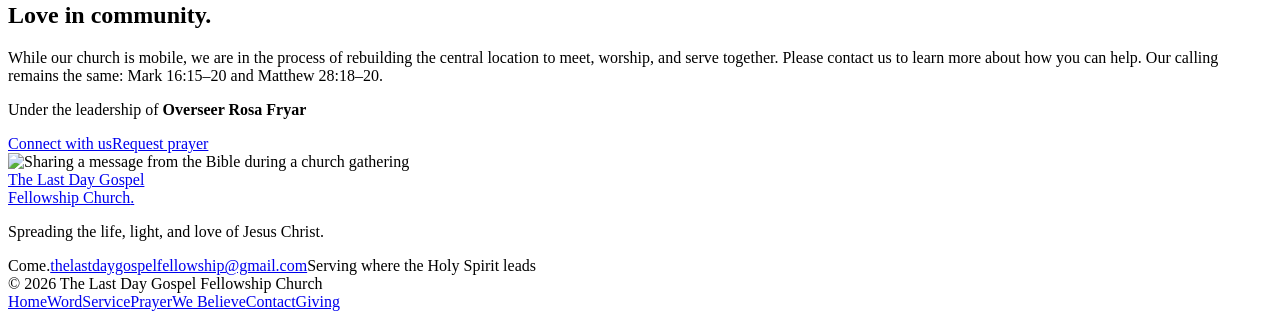
==== commit ad3988fa: "Publish church website content updates" ====
--- a/index.html
+++ b/index.html
@@ -1,16 +1,16 @@
 <!doctype html>
-<html lang="en"><head><meta charset="utf-8"><meta name="viewport" content="width=device-width, initial-scale=1"><meta name="theme-color" content="#064c39"><title>Life, light, and love | The Last Day Gospel Fellowship Church</title><meta name="description" content="A mobile church spreading the life, light, and love of Jesus Christ through prayer and outreach in Clinton, Durham, Asheboro, and Greensboro, North Carolina."><meta property="og:type" content="website"><meta property="og:title" content="Life, light, and love | The Last Day Gospel Fellowship Church"><meta property="og:description" content="A mobile church spreading the life, light, and love of Jesus Christ through prayer and outreach in Clinton, Durham, Asheboro, and Greensboro, North Carolina."><link rel="icon" href="/TheLastDayGospel-preview/favicon.svg" type="image/svg+xml"><link rel="stylesheet" href="/TheLastDayGospel-preview/styles.css?v=4e9766d5b6"><script type="module" src="/TheLastDayGospel-preview/app.js?v=4e9766d5b6"></script><meta name="robots" content="noindex, nofollow"></head>
-<body class="page-home"><a href="#main" class="skip-link">Skip to content</a><header class="site-header"><a href="/TheLastDayGospel-preview/" class="brand" aria-label="The Last Day Gospel Fellowship Church, home"><strong>TLDGF</strong></a><button class="menu-toggle" type="button" aria-expanded="false" aria-controls="main-nav">Menu</button><nav id="main-nav" class="main-nav" aria-label="Main navigation"><a href="/TheLastDayGospel-preview/" aria-current="page">Home</a><a href="/TheLastDayGospel-preview/word/">Word</a><a href="/TheLastDayGospel-preview/outreach/">Service</a><a href="/TheLastDayGospel-preview/prayer/">Prayer</a><a href="/TheLastDayGospel-preview/contact/">Contact</a><a href="/TheLastDayGospel-preview/giving/">Giving</a></nav><a class="button header-connect" href="/TheLastDayGospel-preview/contact/?topic=fellowship">Connect with us</a></header><main id="main"><section class="worship-hero" aria-labelledby="welcome-title"><img class="worship-background" src="/TheLastDayGospel-preview/assets/openbible.png" alt="An open Bible with its pages turning" width="1589" height="1161" fetchpriority="high"><div class="hero-copy"><span class="eyebrow">The Last Day Gospel Fellowship Church</span><h1 id="welcome-title"><span>Sharing the life,</span><span>light, and love</span><span>of Jesus Christ.</span></h1><div class="actions"><a class="button" href="/TheLastDayGospel-preview/contact/?topic=fellowship">Connect with us</a><a class="button yellow" href="/TheLastDayGospel-preview/prayer/#request">Request prayer</a></div></div></section>
+<html lang="en"><head><meta charset="utf-8"><meta name="viewport" content="width=device-width, initial-scale=1"><meta name="theme-color" content="#064c39"><title>Life, light, and love | The Last Day Gospel Fellowship Church</title><meta name="description" content="A mobile church spreading the life, light, and love of Jesus Christ through prayer and outreach in Clinton, Durham, Asheboro, and Greensboro, North Carolina."><meta property="og:type" content="website"><meta property="og:title" content="Life, light, and love | The Last Day Gospel Fellowship Church"><meta property="og:description" content="A mobile church spreading the life, light, and love of Jesus Christ through prayer and outreach in Clinton, Durham, Asheboro, and Greensboro, North Carolina."><link rel="icon" href="/TheLastDayGospel-preview/favicon.svg" type="image/svg+xml"><link rel="stylesheet" href="/TheLastDayGospel-preview/styles.css?v=bb2aff25e2"><script type="module" src="/TheLastDayGospel-preview/app.js?v=bb2aff25e2"></script><meta name="robots" content="noindex, nofollow"></head>
+<body class="page-home"><a href="#main" class="skip-link">Skip to content</a><header class="site-header"><a href="/TheLastDayGospel-preview/" class="brand" aria-label="The Last Day Gospel Fellowship Church, home"><strong>TLDGF</strong></a><button class="menu-toggle" type="button" aria-expanded="false" aria-controls="main-nav">Menu</button><nav id="main-nav" class="main-nav" aria-label="Main navigation"><a href="/TheLastDayGospel-preview/" aria-current="page">Home</a><a href="/TheLastDayGospel-preview/word/">Word</a><a href="/TheLastDayGospel-preview/outreach/">Service</a><a href="/TheLastDayGospel-preview/prayer/">Prayer</a><a href="/TheLastDayGospel-preview/believe/">We Believe</a><a href="/TheLastDayGospel-preview/contact/">Contact</a><a href="/TheLastDayGospel-preview/giving/">Giving</a></nav><a class="button header-connect" href="/TheLastDayGospel-preview/contact/?topic=fellowship">Connect with us</a></header><main id="main"><section class="worship-hero" aria-labelledby="welcome-title"><img class="worship-background" src="/TheLastDayGospel-preview/assets/openbible.png" alt="An open Bible with its pages turning" width="1589" height="1161" fetchpriority="high"><div class="hero-copy"><span class="eyebrow">The Last Day Gospel Fellowship Church</span><h1 id="welcome-title">Jesus is the Way, the Truth, and the Life.</h1><p class="hero-message">No man cometh unto the Father but by Him. John 14:6</p><p class="hero-message">Sharing the love of God through Jesus Christ.</p></div></section>
       <section id="fellowship" class="fellowship-section" aria-label="Our fellowship"><div class="wrap">
   <div class="fellowship-grid">
-    <a class="fellowship-card word" href="/TheLastDayGospel-preview/word/" aria-labelledby="fellowship-word-title"><div class="fellowship-photo"><img src="/TheLastDayGospel-preview/assets/ministry-message.jpg" alt="Preaching from an open Bible during a church gathering" width="1152" height="2048" loading="lazy"></div><div class="fellowship-copy"><h2 id="fellowship-word-title">Fellowship in<br> the Word of God</h2><p>Hear the Gospel. Read the words of Jesus. Grow in faith with us.</p><ul class="fellowship-details"><li><strong>WCLN 1170 AM Radio</strong><br>Every Sunday at 4:00 PM</li><li>One chapter of the Gospels a day</li></ul><span class="fellowship-cta">Explore the Word <span class="link-arrow" aria-hidden="true"></span></span></div></a>
-    <a class="fellowship-card service" href="/TheLastDayGospel-preview/outreach/" aria-labelledby="fellowship-service-title"><div class="fellowship-photo"><img src="/TheLastDayGospel-preview/assets/community-outreach.jpg" alt="Serving a meal and spending time with senior neighbors" width="1120" height="1163" loading="lazy"></div><div class="fellowship-copy"><h2 id="fellowship-service-title">Fellowship<br> in Service</h2><p>Sharing the love of Jesus through care, food, and clothing.</p><ul class="fellowship-details"><li>Service Senior Citizens</li><li>Food and Service Support</li><li>Ministering to Those that are in Custody</li></ul><span class="fellowship-cta">Explore our service <span class="link-arrow" aria-hidden="true"></span></span></div></a>
-    <a class="fellowship-card prayer" href="/TheLastDayGospel-preview/prayer/" aria-labelledby="fellowship-prayer-title"><div class="fellowship-photo"><img src="/TheLastDayGospel-preview/assets/prayer-bible.jpg" alt="Hands joined in prayer over an open Bible" width="1536" height="2048" loading="lazy"></div><div class="fellowship-copy"><h2 id="fellowship-prayer-title">Fellowship<br> in Prayer</h2><p>Wherever you are, take a moment to pray. We are praying with you.</p><ul class="fellowship-details"><li>Daily at 6:00 AM, 12:00 PM & 8:00 PM</li><li>Monthly Prayer Meet & Greet</li><li>Share a prayer request</li></ul><span class="fellowship-cta">Explore our prayer life <span class="link-arrow" aria-hidden="true"></span></span></div></a>
-  </div><p class="serving-line">Serving Clinton, Durham, Asheboro, and Greensboro, North Carolina.</p>
+    <a class="fellowship-card word" href="/TheLastDayGospel-preview/word/" aria-labelledby="fellowship-word-title"><div class="fellowship-photo"><img src="/TheLastDayGospel-preview/assets/ministry-message.jpg" alt="Preaching from an open Bible during a church gathering" width="1152" height="2048" loading="lazy"></div><div class="fellowship-copy"><h2 id="fellowship-word-title">Fellowship in<br> the Word of God</h2><p>The Word of God is the answer for every situation. Read the Word. Hear the Word. Believe.<br><br>Hear the Word of God. Read the Word of God. Believe the Word of God. Grow in faith with us.</p><ul class="fellowship-details"><li><strong>WCLN 1170 AM Radio</strong><br>Every Sunday at 4:00 PM</li><li>One chapter of the Gospels a day</li></ul><span class="fellowship-cta">Explore the Word <span class="link-arrow" aria-hidden="true"></span></span></div></a>
+    <a class="fellowship-card service" href="/TheLastDayGospel-preview/outreach/" aria-labelledby="fellowship-service-title"><div class="fellowship-photo"><img src="/TheLastDayGospel-preview/assets/community-outreach.jpg" alt="Serving a meal and spending time with senior neighbors" width="1120" height="1163" loading="lazy"></div><div class="fellowship-copy"><h2 id="fellowship-service-title">Fellowship<br> in Service</h2><p>Sharing the love of Jesus through prayer, visits, calls, food and clothing distribution. “For I was an hungred, and ye gave me meat: I was thirsty, and ye gave me drink: I was a stranger, and ye took me in.” Matthew 25:35</p><ul class="fellowship-details"><li>Bringing joy to our senior citizens</li><li>Food and clothing distribution</li><li>Visiting the sick and detained</li></ul><span class="fellowship-cta">Explore ways to serve <span class="link-arrow" aria-hidden="true"></span></span></div></a>
+    <a class="fellowship-card prayer" href="/TheLastDayGospel-preview/prayer/" aria-labelledby="fellowship-prayer-title"><div class="fellowship-photo"><img src="/TheLastDayGospel-preview/assets/prayer-bible.jpg" alt="Hands joined in prayer over an open Bible" width="1536" height="2048" loading="lazy"></div><div class="fellowship-copy"><h2 id="fellowship-prayer-title">Fellowship<br> in Prayer</h2><p>“Men ought always to pray and not give up.” Luke 18:1 (AMP)<br><br>Wherever you are, we are praying with you at 6:00 AM, 12:00 noon and 8:00 PM.</p><ul class="fellowship-details"><li>Daily at 6:00 AM, 12:00 PM & 8:00 PM</li><li>Monthly Prayer Meet & Greet</li><li>Share a prayer request</li></ul><span class="fellowship-cta">Explore our prayer life <span class="link-arrow" aria-hidden="true"></span></span></div></a>
+  </div><p class="serving-line">Serving Asheboro, Clinton, Durham, Greensboro and wherever the Holy Spirit leads.</p>
 </div></section>
-      <section id="sharing-his-light" class="light-section" aria-labelledby="light-title"><div class="wrap light-layout"><img class="light-photo" src="/TheLastDayGospel-preview/assets/sharing-his-light.jpg" alt="Warm light shining through a gathering of woven hanging lamps" width="1412" height="1114" loading="lazy"><div class="light-copy"><span class="eyebrow">Life. Light. Love.</span><h2 id="light-title">Sharing His light.</h2><blockquote><p>“Let your light so shine before men, that they may see your good works, and glorify your Father which is in heaven.”</p><cite>Matthew 5:16 · King James Version</cite></blockquote><p>Through prayer, fellowship, and service, we share the light of Christ with our neighbors.</p><a class="button yellow" href="/TheLastDayGospel-preview/outreach/">See our outreach<span class="link-arrow" aria-hidden="true"></span></a></div></div></section>
-      <section class="wrap section intro"><div><span class="eyebrow red-text">You belong here</span><h2>A church<br> without walls.</h2><p class="lead">We are a mobile ministry, meeting people where they are and serving our communities with the love of Jesus Christ.</p><a class="text-link" href="/TheLastDayGospel-preview/outreach/">Meet our ministry <span class="link-arrow" aria-hidden="true"></span></a></div><div class="service-area"><span class="eyebrow">Where faith takes us</span><ul><li>Clinton<span>NC</span></li><li>Durham<span>NC</span></li><li>Asheboro<span>NC</span></li><li>Greensboro<span>NC</span></li></ul><p>And wherever the Lord Jesus Christ leads us.</p></div></section>
-      <section class="prayer-band"><div class="wrap"><div class="prayer-intro"><span class="eyebrow red-text">One church. Wherever you are.</span><h2>Let’s pray together.</h2><p>Take a moment to pray, knowing we are praying with you too.</p><a class="text-link" href="/TheLastDayGospel-preview/prayer/">Join us in prayer <span class="link-arrow" aria-hidden="true"></span></a></div><div class="prayer-times"><div><span class="time">6:00 <small>AM</small></span><span class="eyebrow">Morning prayer</span><p>Begin with Him.</p></div><div><span class="time">12:00 <small>PM</small></span><span class="eyebrow">Midday prayer</span><p>Pause in His presence.</p></div><div><span class="time">8:00 <small>PM</small></span><span class="eyebrow">Evening prayer</span><p>End the day in faith.</p></div></div></div></section><section class="wrap section"><div class="section-heading"><div><span class="eyebrow red-text">The hands and feet of Jesus</span><h2>Love your neighbor.</h2></div><a class="text-link" href="/TheLastDayGospel-preview/outreach/">Explore our outreach <span class="link-arrow" aria-hidden="true"></span></a></div><div class="ministry-grid"><article class="image-card"><a href="/TheLastDayGospel-preview/outreach/#seniors"><img src="/TheLastDayGospel-preview/assets/community-outreach.jpg" alt="Sharing care and fellowship with senior citizens" width="1120" height="1163" loading="lazy"><div><span class="eyebrow">Care & connection</span><h3>Showing up for<br> our seniors.</h3><span class="card-link">Senior ministry <span class="link-arrow" aria-hidden="true"></span></span></div></a></article><article class="image-card"><a href="/TheLastDayGospel-preview/prayer/#request"><img src="/TheLastDayGospel-preview/assets/prayer-outreach.jpg" alt="A one-to-one conversation at a prayer ministry table" width="1116" height="1442" loading="lazy"><div><span class="eyebrow">Faith & fellowship</span><h3>No prayer<br> is too small.</h3><span class="card-link">Pray with us <span class="link-arrow" aria-hidden="true"></span></span></div></a></article><article class="word-card"><span class="eyebrow">Practical love</span><h3>A helping<br> hand. An<br> open heart.</h3><p>Food and clothing support for neighbors in need. Reach out to learn how we can help, or how you can serve.</p><a class="text-link" href="/TheLastDayGospel-preview/contact/?topic=support">Connect with us <span class="link-arrow" aria-hidden="true"></span></a></article></div></section>
-<section class="scripture yellow-scripture"><div class="wrap"><span class="eyebrow">Rooted in the Word</span><blockquote>“Go ye therefore, and teach all nations, baptizing them in the name of the Father, and of the Son, and of the Holy Ghost.”</blockquote><p>Matthew 28:19 <span>· King James Version</span></p></div></section>
-<section class="wrap section happenings"><div class="section-heading"><div><span class="eyebrow red-text">Gather. Grow. Go.</span><h2>Life in fellowship.</h2></div></div><div class="event-radio-grid"><article class="event-feature"><div class="date-block"><span>September</span><strong>25–26</strong><span>2026</span></div><div><span class="eyebrow red-text">We’re co-hosting</span><h3>Annual Women’s<br> Prayer Meeting</h3><p>Two days set apart for prayer and fellowship.</p><ul class="event-details"><li>8:00 AM–4:00 PM each day</li><li>Catch the Fire Community Center<br> Durham, North Carolina</li></ul><div class="actions"><a class="button dark" href="/TheLastDayGospel-preview/contact/?topic=event">Get event details<span class="link-arrow" aria-hidden="true"></span></a><a class="text-link" href="/TheLastDayGospel-preview/womens-prayer-meeting.ics" download>Add to calendar <span class="link-arrow" aria-hidden="true"></span></a></div></div></article><aside class="radio-card"><span class="eyebrow">The Word, wherever you are</span><span class="radio-frequency">1170 <small>AM</small></span><h3>Tune in.<br> Be encouraged.</h3><p>Our weekly Sunday radio broadcast on WCLN.</p><div class="radio-time"><strong>Every Sunday</strong><span>4:00 PM</span></div><a class="text-link" href="/TheLastDayGospel-preview/word/#radio">Explore the radio broadcast <span class="link-arrow" aria-hidden="true"></span></a></aside></div></section>
-<section class="mission-band"><div class="wrap"><div><span class="eyebrow">Our mission remains the same</span><h2>Life in Christ.<br> Love in community.</h2><p>Our church is mobile and in the process of rebuilding. Through it all, our calling remains: to spread the life, light, and love of Jesus Christ in service to God the Father.</p><p class="overseer">Under the leadership of <strong>Overseer Rosa Fryar</strong></p><a class="button yellow" href="/TheLastDayGospel-preview/contact/?topic=fellowship">We’d love to meet you<span class="link-arrow" aria-hidden="true"></span></a></div><img src="/TheLastDayGospel-preview/assets/ministry-message.jpg" alt="Sharing a message from the Bible during a church gathering" width="1152" height="2048" loading="lazy"></div></section></main><footer class="site-footer"><div class="wrap footer-top"><div><a class="footer-brand" href="/TheLastDayGospel-preview/">The Last Day Gospel<br>Fellowship Church<span class="red-text">.</span></a><p>Spreading the life, light, and love of Jesus Christ.</p></div><div><span class="eyebrow">Come as you are.</span><a class="footer-email" href="mailto:thelastdaygospelfellowship@gmail.com">thelastdaygospelfellowship@gmail.com</a><span>Serving communities across North Carolina</span></div></div><div class="wrap footer-bottom"><span>© 2026 The Last Day Gospel Fellowship Church</span><nav aria-label="Footer navigation"><a href="/TheLastDayGospel-preview/" aria-current="page">Home</a><a href="/TheLastDayGospel-preview/word/">Word</a><a href="/TheLastDayGospel-preview/outreach/">Service</a><a href="/TheLastDayGospel-preview/prayer/">Prayer</a><a href="/TheLastDayGospel-preview/contact/">Contact</a><a href="/TheLastDayGospel-preview/giving/">Giving</a></nav></div></footer></body></html>+      <section id="sharing-his-light" class="light-section" aria-labelledby="light-title"><div class="wrap light-layout"><img class="light-photo" src="/TheLastDayGospel-preview/assets/sharing-his-light.jpg" alt="Warm light shining through a gathering of woven hanging lamps" width="1412" height="1114" loading="lazy"><div class="light-copy"><span class="eyebrow">Life. Light. Love.</span><h2 id="light-title">Rooted in His Word.</h2><blockquote><p>“Let your light so shine before men, that they may see your good works, and glorify your Father which is in heaven.”</p><cite>Matthew 5:16 · King James Version</cite></blockquote><p>“Thy word is a lamp unto my feet, and a light unto my path.” Psalm 119:105</p><p>“Thy word have I hid in mine heart, that I might not sin against thee.” Psalm 119:11</p><a class="button yellow" href="/TheLastDayGospel-preview/outreach/">See our outreach<span class="link-arrow" aria-hidden="true"></span></a></div></div></section>
+      <section class="wrap section intro"><div><h2>A church<br> without walls.</h2><p class="lead">We are a mobile ministry, following Jesus Christ in service, for the glory of God.</p><a class="text-link" href="/TheLastDayGospel-preview/outreach/">Meet our ministry <span class="link-arrow" aria-hidden="true"></span></a></div><div class="service-area"><span class="eyebrow">Where faith takes us</span><ul><li>Clinton<span>NC</span></li><li>Durham<span>NC</span></li><li>Asheboro<span>NC</span></li><li>Greensboro<span>NC</span></li></ul><p>And wherever the Lord Jesus Christ leads us.</p></div></section>
+      <section class="prayer-band"><div class="wrap"><div class="prayer-intro"><span class="eyebrow red-text">One church. Wherever you are.</span><h2>Let’s pray together.</h2><p>Take a moment to pray, knowing we are praying with you too.</p><a class="text-link" href="/TheLastDayGospel-preview/prayer/">Join us in prayer <span class="link-arrow" aria-hidden="true"></span></a></div><div class="prayer-times"><div><span class="time">6:00 <small>AM</small></span><span class="eyebrow">Morning prayer</span><p>Begin with Jesus.</p></div><div><span class="time">12:00 <small>PM</small></span><span class="eyebrow">Midday prayer</span><p>Continue in His presence.</p></div><div><span class="time">8:00 <small>PM</small></span><span class="eyebrow">Evening prayer</span><p>End the day still communing with Him.</p></div></div></div></section><section class="wrap section"><div class="section-heading"><div><span class="eyebrow red-text">The hands and feet of Jesus</span><h2>Love your neighbor.</h2></div><a class="text-link" href="/TheLastDayGospel-preview/outreach/">Explore our outreach <span class="link-arrow" aria-hidden="true"></span></a></div><div class="ministry-grid"><article class="image-card"><a href="/TheLastDayGospel-preview/outreach/#seniors"><img src="/TheLastDayGospel-preview/assets/community-outreach.jpg" alt="Sharing care and fellowship with senior citizens" width="1120" height="1163" loading="lazy"><div><span class="eyebrow">Care & connection</span><h3>Showing up for<br> our seniors.</h3><span class="card-link">Senior ministry <span class="link-arrow" aria-hidden="true"></span></span></div></a></article><article class="image-card"><a href="/TheLastDayGospel-preview/prayer/#request"><img src="/TheLastDayGospel-preview/assets/prayer-outreach.jpg" alt="A one-to-one conversation at a prayer ministry table" width="1116" height="1442" loading="lazy"><div><span class="eyebrow">Faith & fellowship</span><h3>No prayer<br> is too small.</h3><span class="card-link">Pray with us <span class="link-arrow" aria-hidden="true"></span></span></div></a></article><article class="word-card"><span class="eyebrow">Practical love</span><h3>A helping<br> hand. An<br> open heart.</h3><p>Food and clothing support for neighbors in need. Reach out to learn how we can help, or how you can serve.</p><a class="text-link" href="/TheLastDayGospel-preview/contact/?topic=support">Connect with us <span class="link-arrow" aria-hidden="true"></span></a></article></div></section>
+<section class="scripture yellow-scripture"><div class="wrap"><span class="eyebrow">The Word of God</span><blockquote>“Go ye therefore, and teach all nations, baptizing them in the name of the Father, and of the Son, and of the Holy Ghost.”</blockquote><p>Matthew 28:19 <span>· King James Version</span></p></div></section>
+<section class="wrap section happenings"><div class="section-heading"><div><span class="eyebrow red-text">Gather. Grow. Go.</span><h2>Life in fellowship.</h2></div></div><div class="event-radio-grid"><article class="event-feature"><div class="date-block"><span>September</span><strong>25–26</strong><span>2026</span></div><div><span class="eyebrow red-text">We’re co-hosting</span><h3>Annual Women’s<br> Prayer Meeting</h3><p>Two days set apart for prayer and fellowship.</p><ul class="event-details"><li>8:00 AM–4:00 PM each day</li><li>Catch the Fire Community Center<br> Durham, North Carolina</li></ul><div class="actions"><a class="button dark" href="/TheLastDayGospel-preview/contact/?topic=event">Get event details<span class="link-arrow" aria-hidden="true"></span></a><a class="text-link" href="/TheLastDayGospel-preview/womens-prayer-meeting.ics" download>Add to calendar <span class="link-arrow" aria-hidden="true"></span></a></div></div></article><aside class="radio-card"><span class="radio-frequency">1170 <small>AM</small></span><h3>Tune in.<br> Be encouraged.</h3><p>The weekly radio broadcast on WCLN.</p><div class="radio-time"><strong>Every Sunday</strong><span>4:00 PM</span></div><a class="text-link" href="/TheLastDayGospel-preview/word/#radio">Radio broadcast details <span class="link-arrow" aria-hidden="true"></span></a></aside></div></section>
+<section class="mission-band"><div class="wrap"><div><span class="eyebrow">Our mission remains the same</span><h2>Life in Christ.<br> Love in community.</h2><p>While our church is mobile, we are in the process of rebuilding the central location to meet, worship, and serve together. Please contact us to learn more about how you can help. Our calling remains the same: Mark 16:15–20 and Matthew 28:18–20.</p><p class="overseer">Under the leadership of <strong>Overseer Rosa Fryar</strong></p><div class="actions"><a class="button yellow" href="/TheLastDayGospel-preview/contact/?topic=fellowship">Connect with us<span class="link-arrow" aria-hidden="true"></span></a><a class="button dark" href="/TheLastDayGospel-preview/prayer/#request">Request prayer<span class="link-arrow" aria-hidden="true"></span></a></div></div><img src="/TheLastDayGospel-preview/assets/ministry-message.jpg" alt="Sharing a message from the Bible during a church gathering" width="1152" height="2048" loading="lazy"></div></section></main><footer class="site-footer"><div class="wrap footer-top"><div><a class="footer-brand" href="/TheLastDayGospel-preview/">The Last Day Gospel<br>Fellowship Church<span class="red-text">.</span></a><p>Spreading the life, light, and love of Jesus Christ.</p></div><div><span class="eyebrow">Come.</span><a class="footer-email" href="mailto:thelastdaygospelfellowship@gmail.com">thelastdaygospelfellowship@gmail.com</a><span>Serving where the Holy Spirit leads</span></div></div><div class="wrap footer-bottom"><span>© 2026 The Last Day Gospel Fellowship Church</span><nav aria-label="Footer navigation"><a href="/TheLastDayGospel-preview/" aria-current="page">Home</a><a href="/TheLastDayGospel-preview/word/">Word</a><a href="/TheLastDayGospel-preview/outreach/">Service</a><a href="/TheLastDayGospel-preview/prayer/">Prayer</a><a href="/TheLastDayGospel-preview/believe/">We Believe</a><a href="/TheLastDayGospel-preview/contact/">Contact</a><a href="/TheLastDayGospel-preview/giving/">Giving</a></nav></div></footer></body></html>
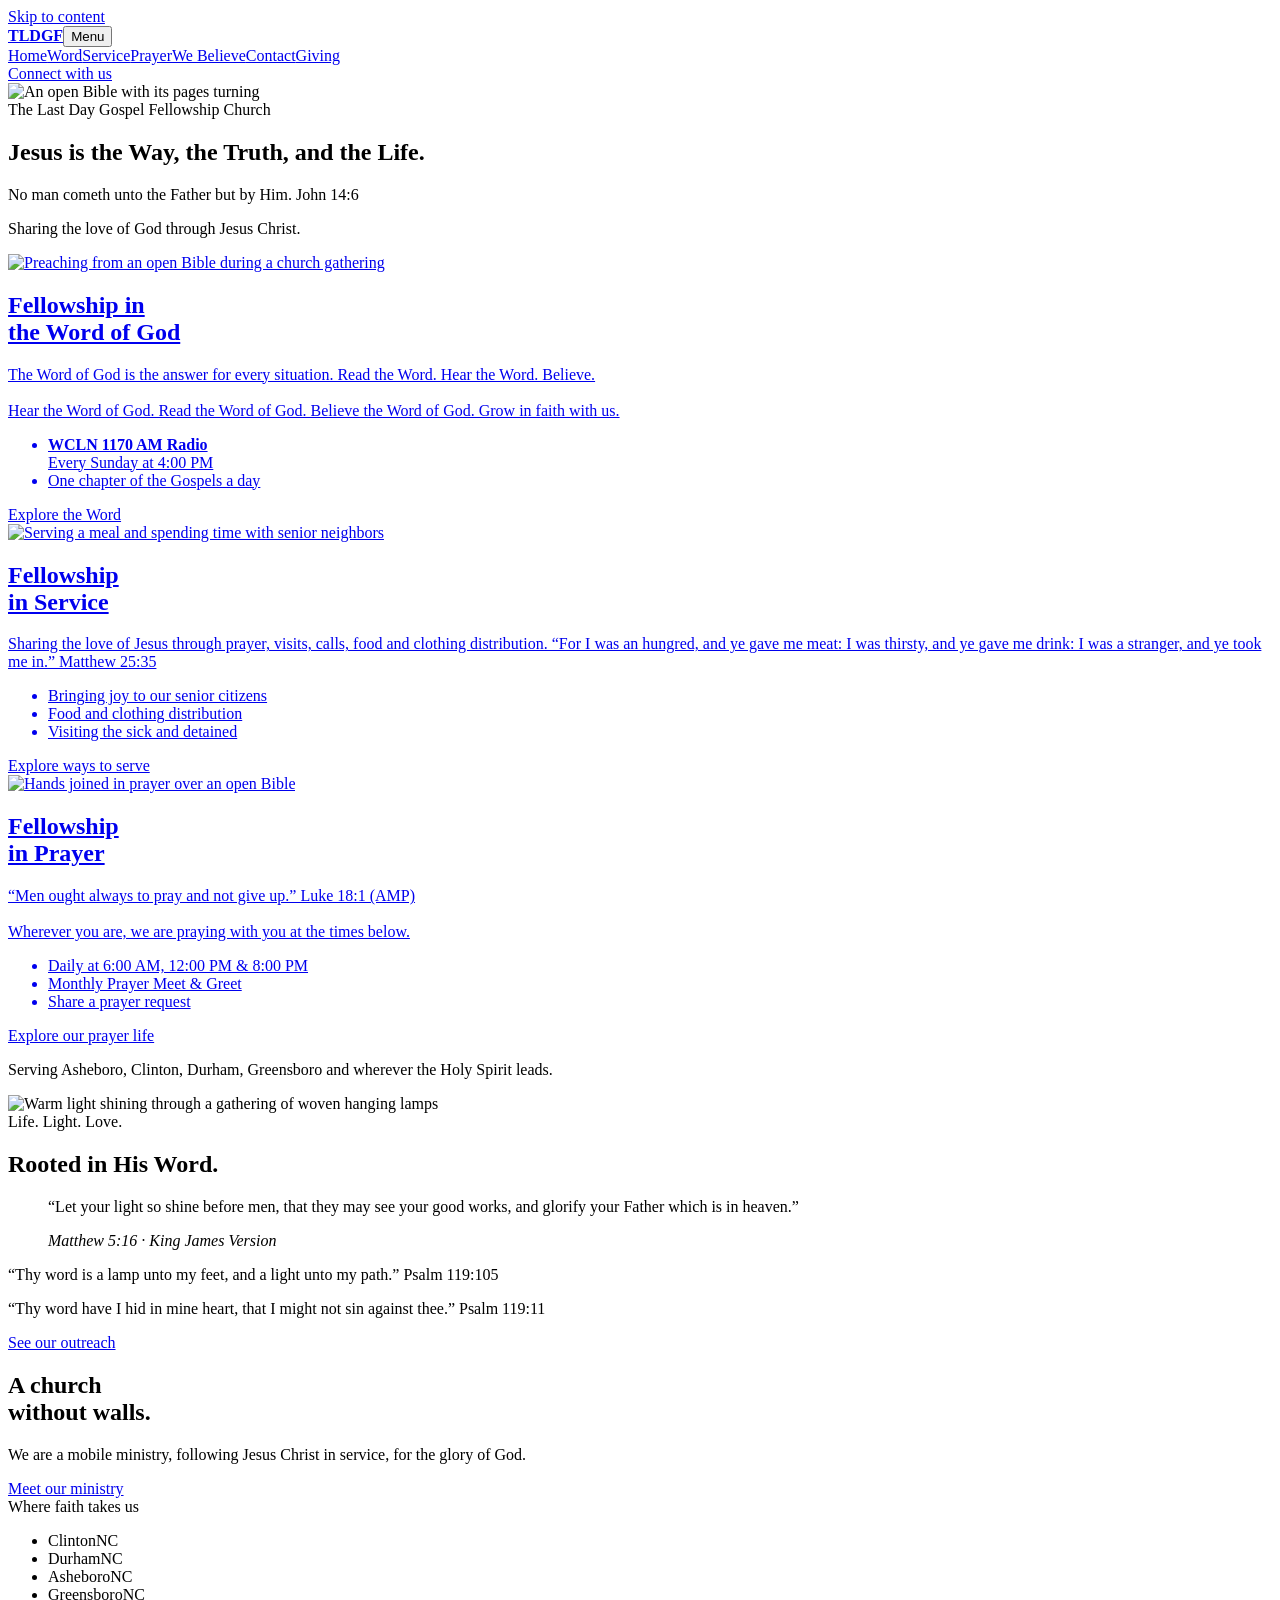
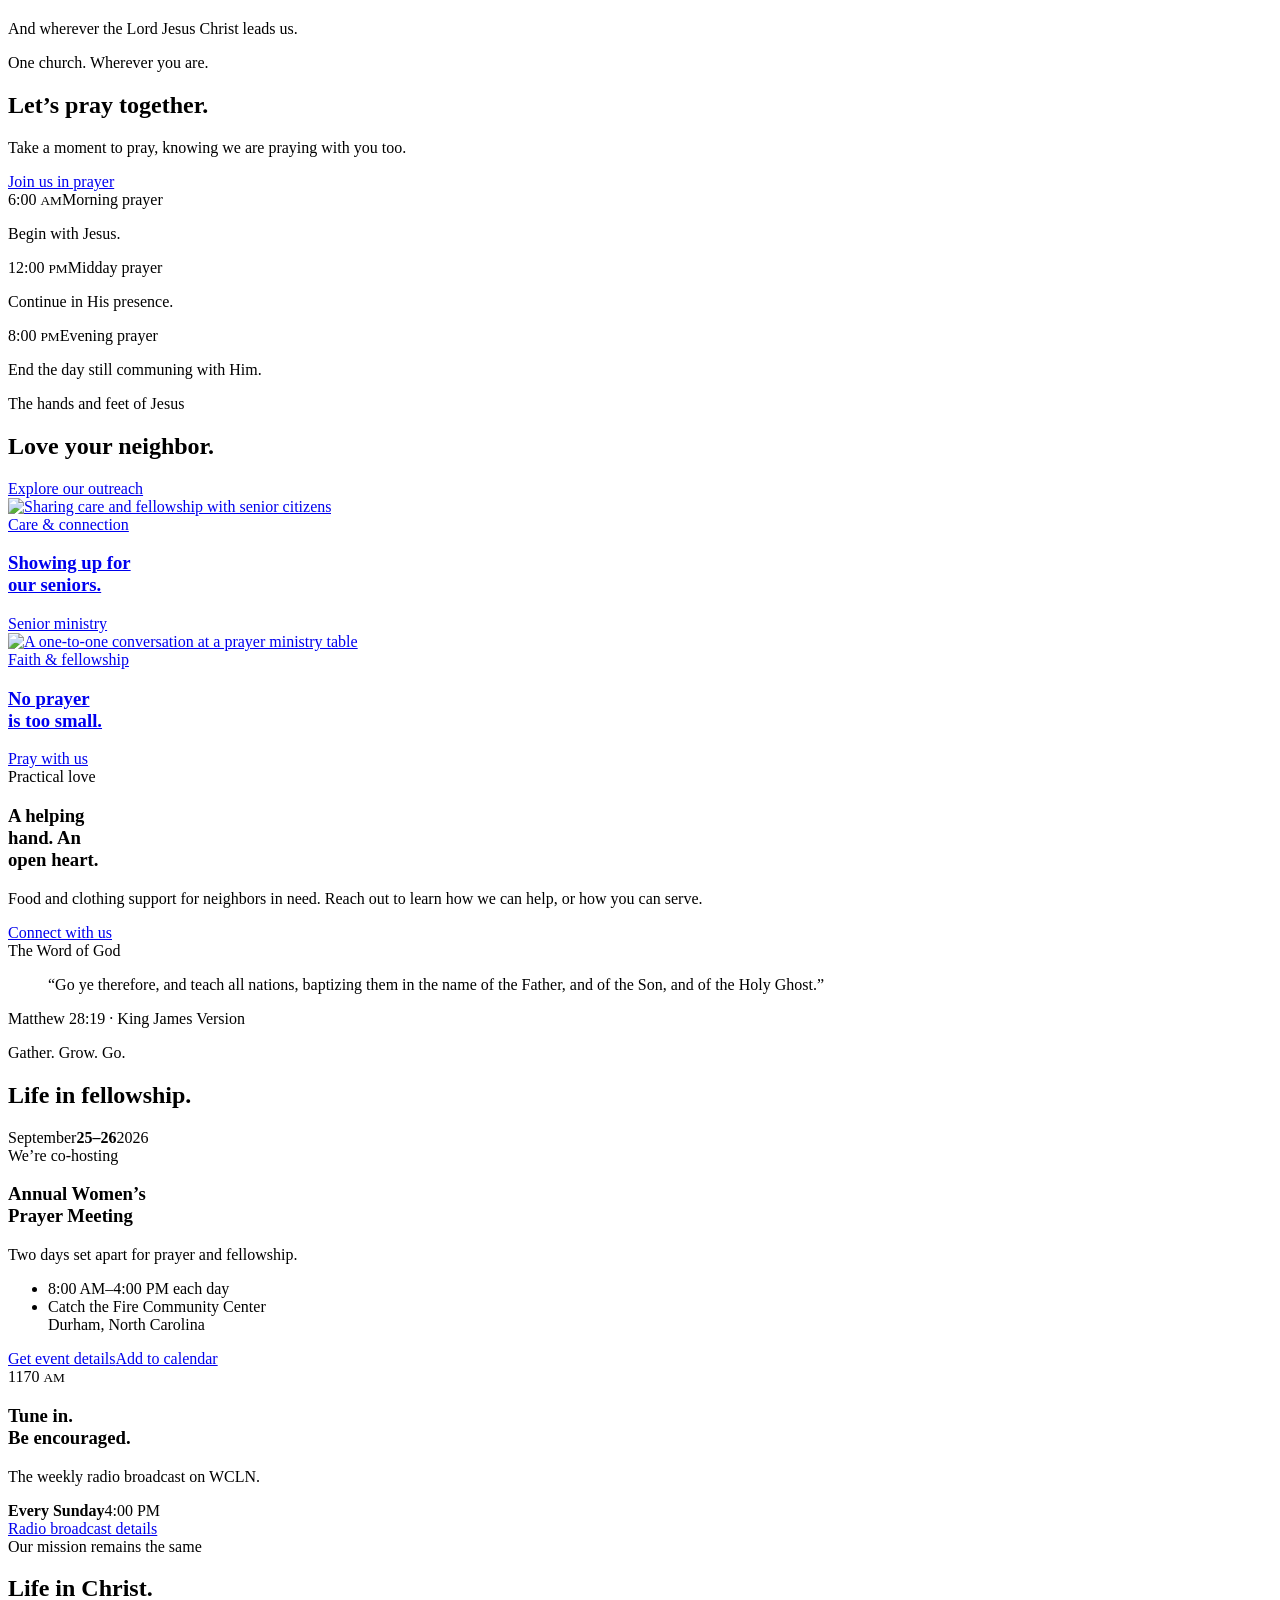
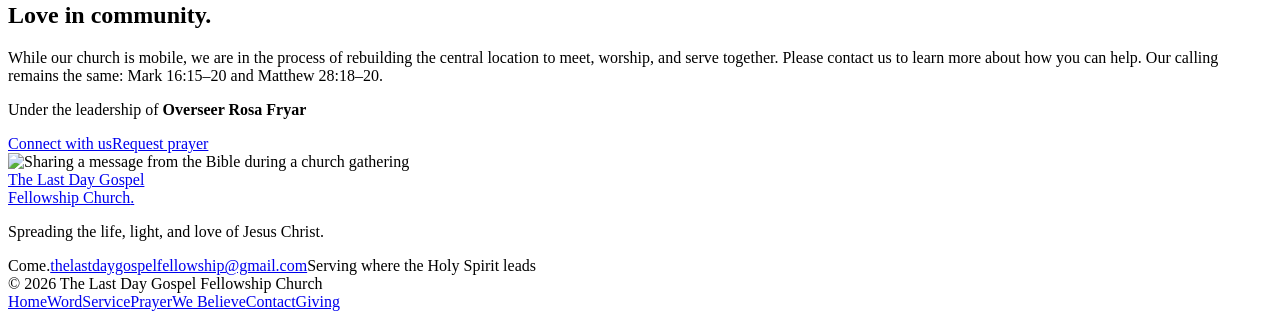
==== commit 8bb106af: "Update prayer copy and radio link" ====
--- a/index.html
+++ b/index.html
@@ -5,7 +5,7 @@
   <div class="fellowship-grid">
     <a class="fellowship-card word" href="/TheLastDayGospel-preview/word/" aria-labelledby="fellowship-word-title"><div class="fellowship-photo"><img src="/TheLastDayGospel-preview/assets/ministry-message.jpg" alt="Preaching from an open Bible during a church gathering" width="1152" height="2048" loading="lazy"></div><div class="fellowship-copy"><h2 id="fellowship-word-title">Fellowship in<br> the Word of God</h2><p>The Word of God is the answer for every situation. Read the Word. Hear the Word. Believe.<br><br>Hear the Word of God. Read the Word of God. Believe the Word of God. Grow in faith with us.</p><ul class="fellowship-details"><li><strong>WCLN 1170 AM Radio</strong><br>Every Sunday at 4:00 PM</li><li>One chapter of the Gospels a day</li></ul><span class="fellowship-cta">Explore the Word <span class="link-arrow" aria-hidden="true"></span></span></div></a>
     <a class="fellowship-card service" href="/TheLastDayGospel-preview/outreach/" aria-labelledby="fellowship-service-title"><div class="fellowship-photo"><img src="/TheLastDayGospel-preview/assets/community-outreach.jpg" alt="Serving a meal and spending time with senior neighbors" width="1120" height="1163" loading="lazy"></div><div class="fellowship-copy"><h2 id="fellowship-service-title">Fellowship<br> in Service</h2><p>Sharing the love of Jesus through prayer, visits, calls, food and clothing distribution. “For I was an hungred, and ye gave me meat: I was thirsty, and ye gave me drink: I was a stranger, and ye took me in.” Matthew 25:35</p><ul class="fellowship-details"><li>Bringing joy to our senior citizens</li><li>Food and clothing distribution</li><li>Visiting the sick and detained</li></ul><span class="fellowship-cta">Explore ways to serve <span class="link-arrow" aria-hidden="true"></span></span></div></a>
-    <a class="fellowship-card prayer" href="/TheLastDayGospel-preview/prayer/" aria-labelledby="fellowship-prayer-title"><div class="fellowship-photo"><img src="/TheLastDayGospel-preview/assets/prayer-bible.jpg" alt="Hands joined in prayer over an open Bible" width="1536" height="2048" loading="lazy"></div><div class="fellowship-copy"><h2 id="fellowship-prayer-title">Fellowship<br> in Prayer</h2><p>“Men ought always to pray and not give up.” Luke 18:1 (AMP)<br><br>Wherever you are, we are praying with you at 6:00 AM, 12:00 noon and 8:00 PM.</p><ul class="fellowship-details"><li>Daily at 6:00 AM, 12:00 PM & 8:00 PM</li><li>Monthly Prayer Meet & Greet</li><li>Share a prayer request</li></ul><span class="fellowship-cta">Explore our prayer life <span class="link-arrow" aria-hidden="true"></span></span></div></a>
+    <a class="fellowship-card prayer" href="/TheLastDayGospel-preview/prayer/" aria-labelledby="fellowship-prayer-title"><div class="fellowship-photo"><img src="/TheLastDayGospel-preview/assets/prayer-bible.jpg" alt="Hands joined in prayer over an open Bible" width="1536" height="2048" loading="lazy"></div><div class="fellowship-copy"><h2 id="fellowship-prayer-title">Fellowship<br> in Prayer</h2><p>“Men ought always to pray and not give up.” Luke 18:1 (AMP)<br><br>Wherever you are, we are praying with you at the times below.</p><ul class="fellowship-details"><li>Daily at 6:00 AM, 12:00 PM & 8:00 PM</li><li>Monthly Prayer Meet & Greet</li><li>Share a prayer request</li></ul><span class="fellowship-cta">Explore our prayer life <span class="link-arrow" aria-hidden="true"></span></span></div></a>
   </div><p class="serving-line">Serving Asheboro, Clinton, Durham, Greensboro and wherever the Holy Spirit leads.</p>
 </div></section>
       <section id="sharing-his-light" class="light-section" aria-labelledby="light-title"><div class="wrap light-layout"><img class="light-photo" src="/TheLastDayGospel-preview/assets/sharing-his-light.jpg" alt="Warm light shining through a gathering of woven hanging lamps" width="1412" height="1114" loading="lazy"><div class="light-copy"><span class="eyebrow">Life. Light. Love.</span><h2 id="light-title">Rooted in His Word.</h2><blockquote><p>“Let your light so shine before men, that they may see your good works, and glorify your Father which is in heaven.”</p><cite>Matthew 5:16 · King James Version</cite></blockquote><p>“Thy word is a lamp unto my feet, and a light unto my path.” Psalm 119:105</p><p>“Thy word have I hid in mine heart, that I might not sin against thee.” Psalm 119:11</p><a class="button yellow" href="/TheLastDayGospel-preview/outreach/">See our outreach<span class="link-arrow" aria-hidden="true"></span></a></div></div></section>
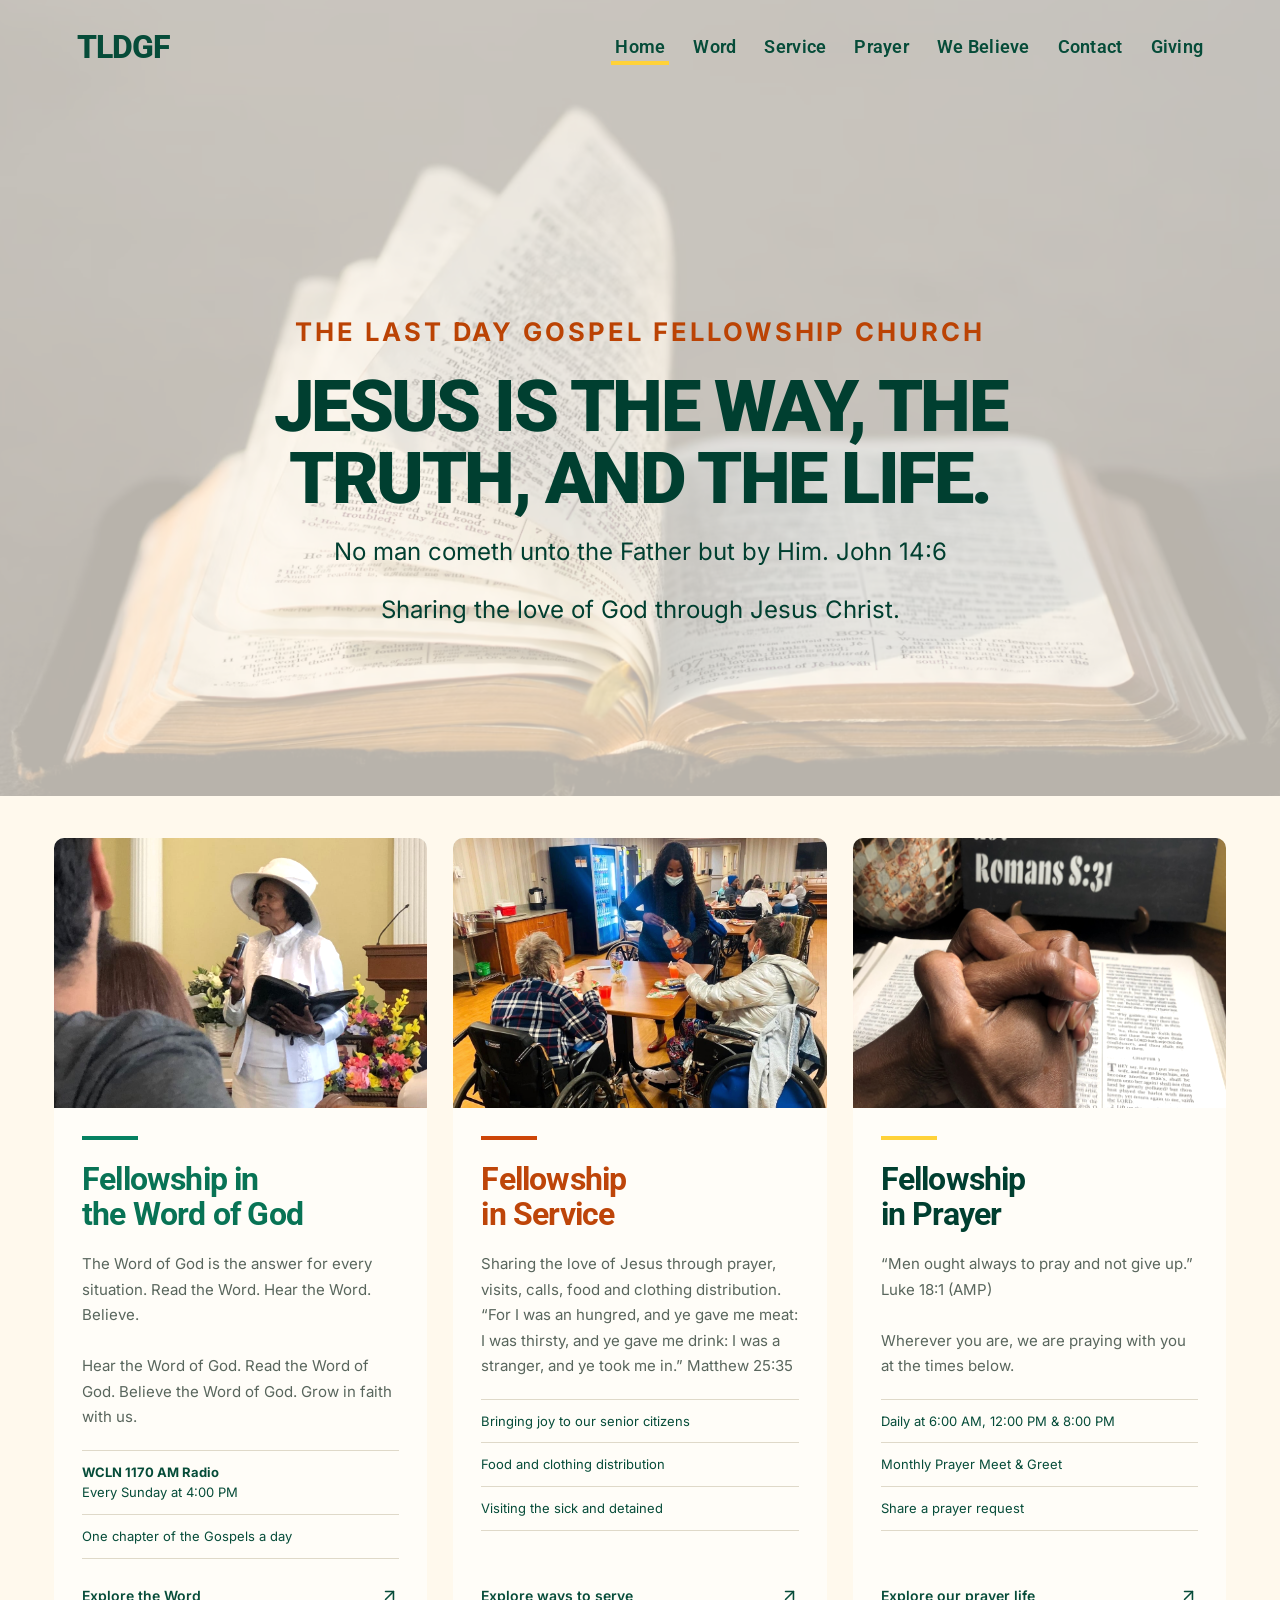
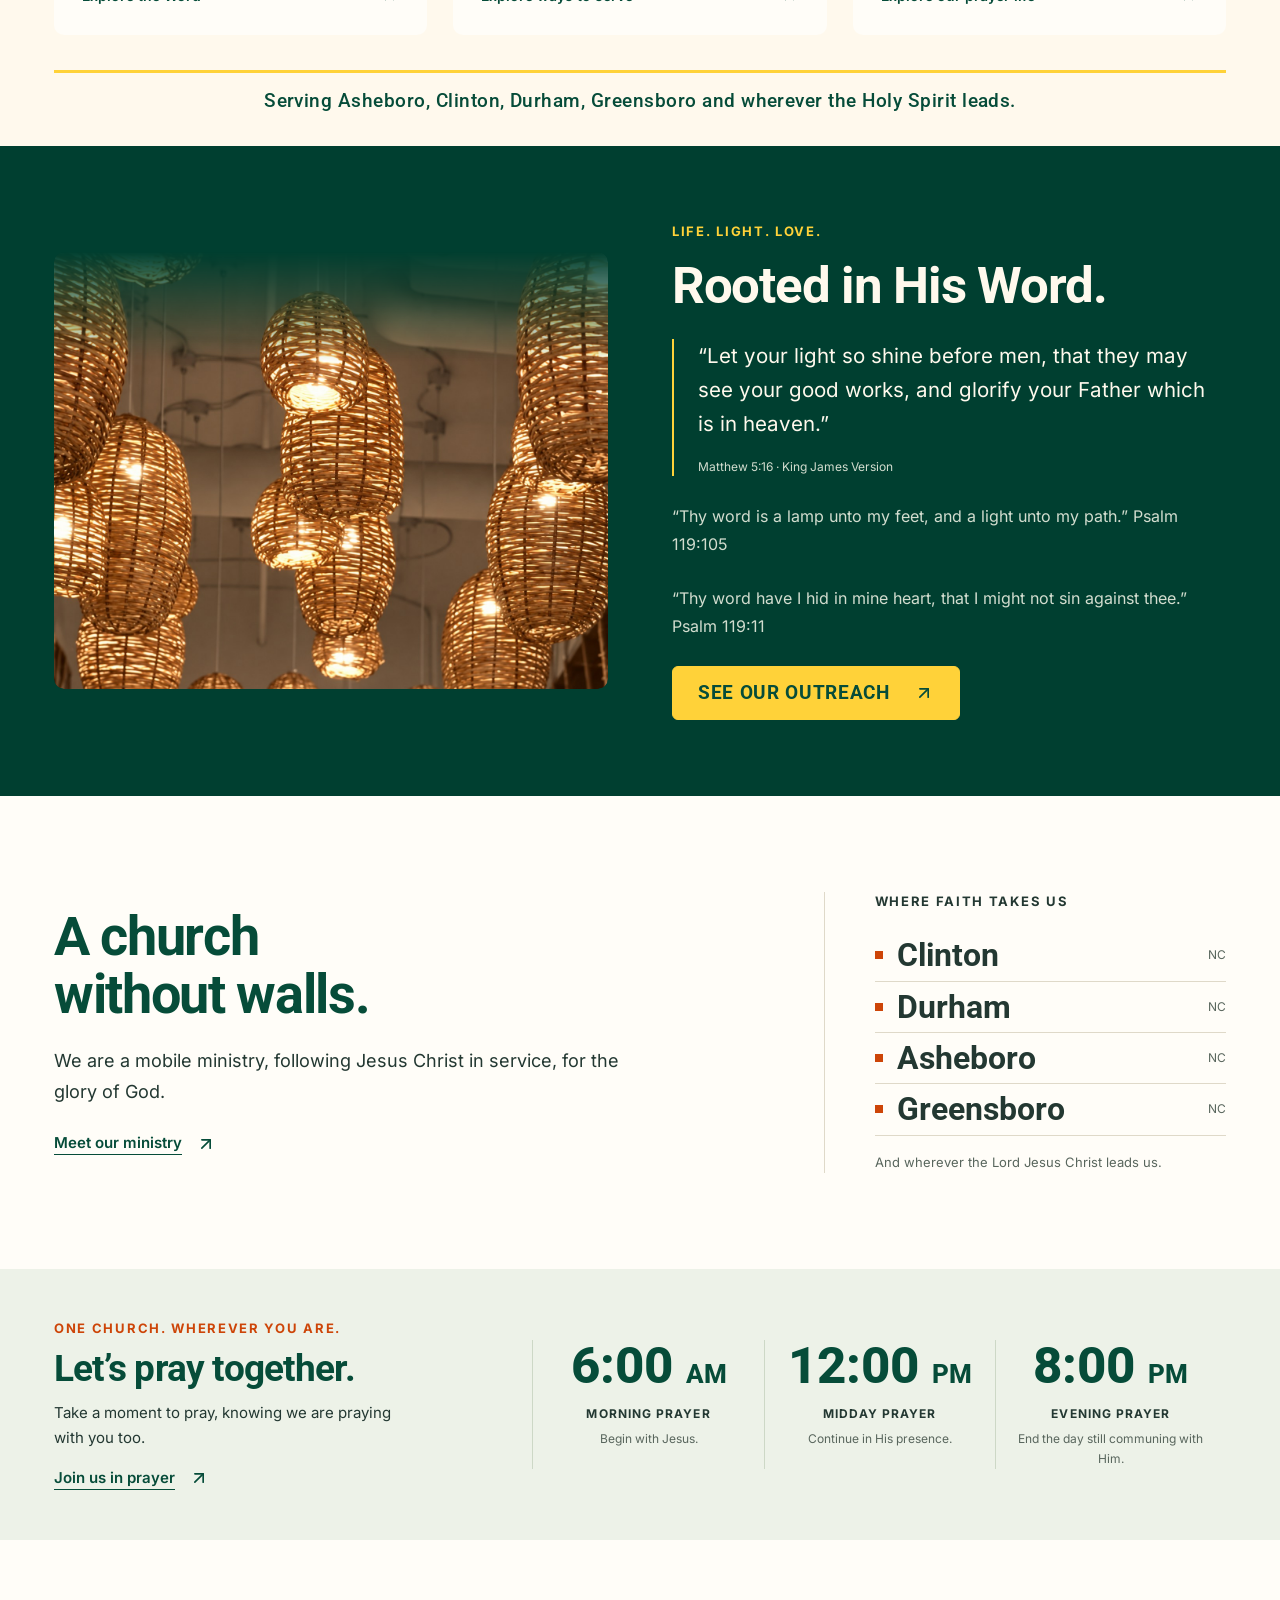
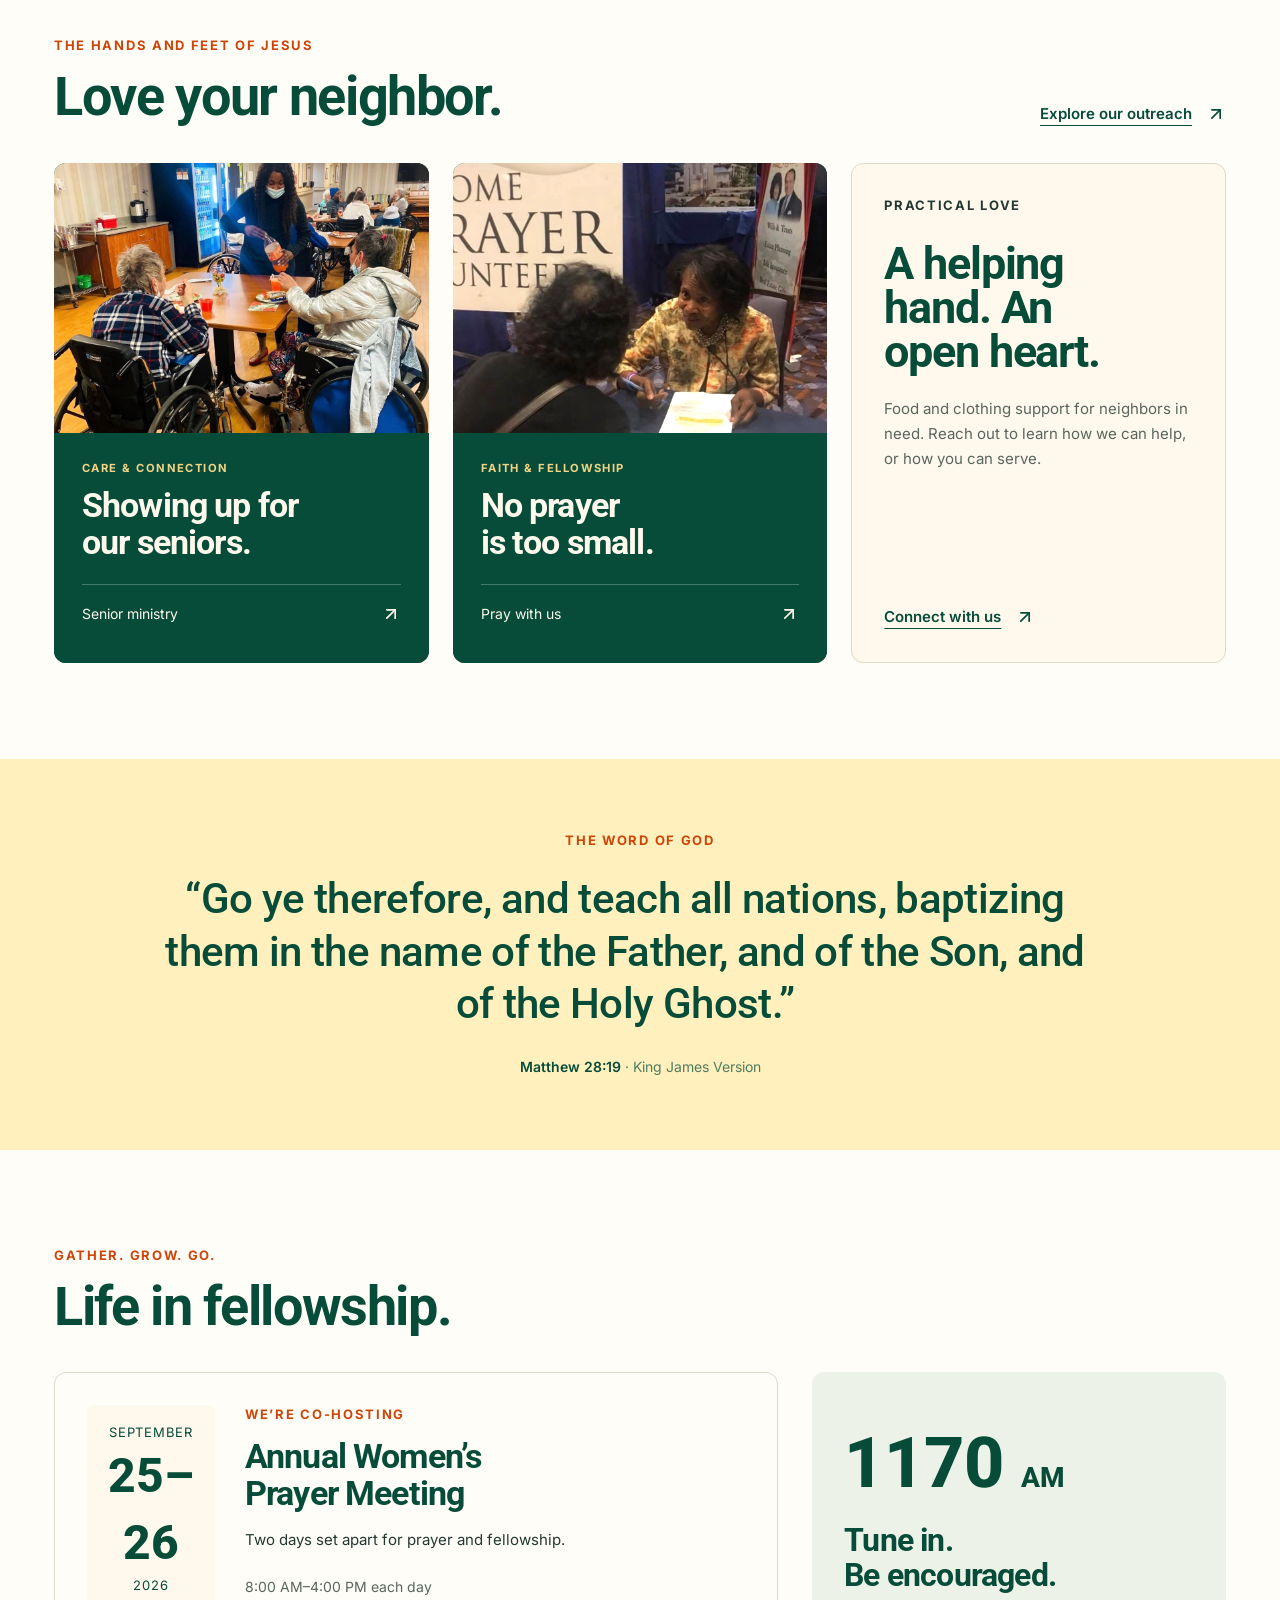
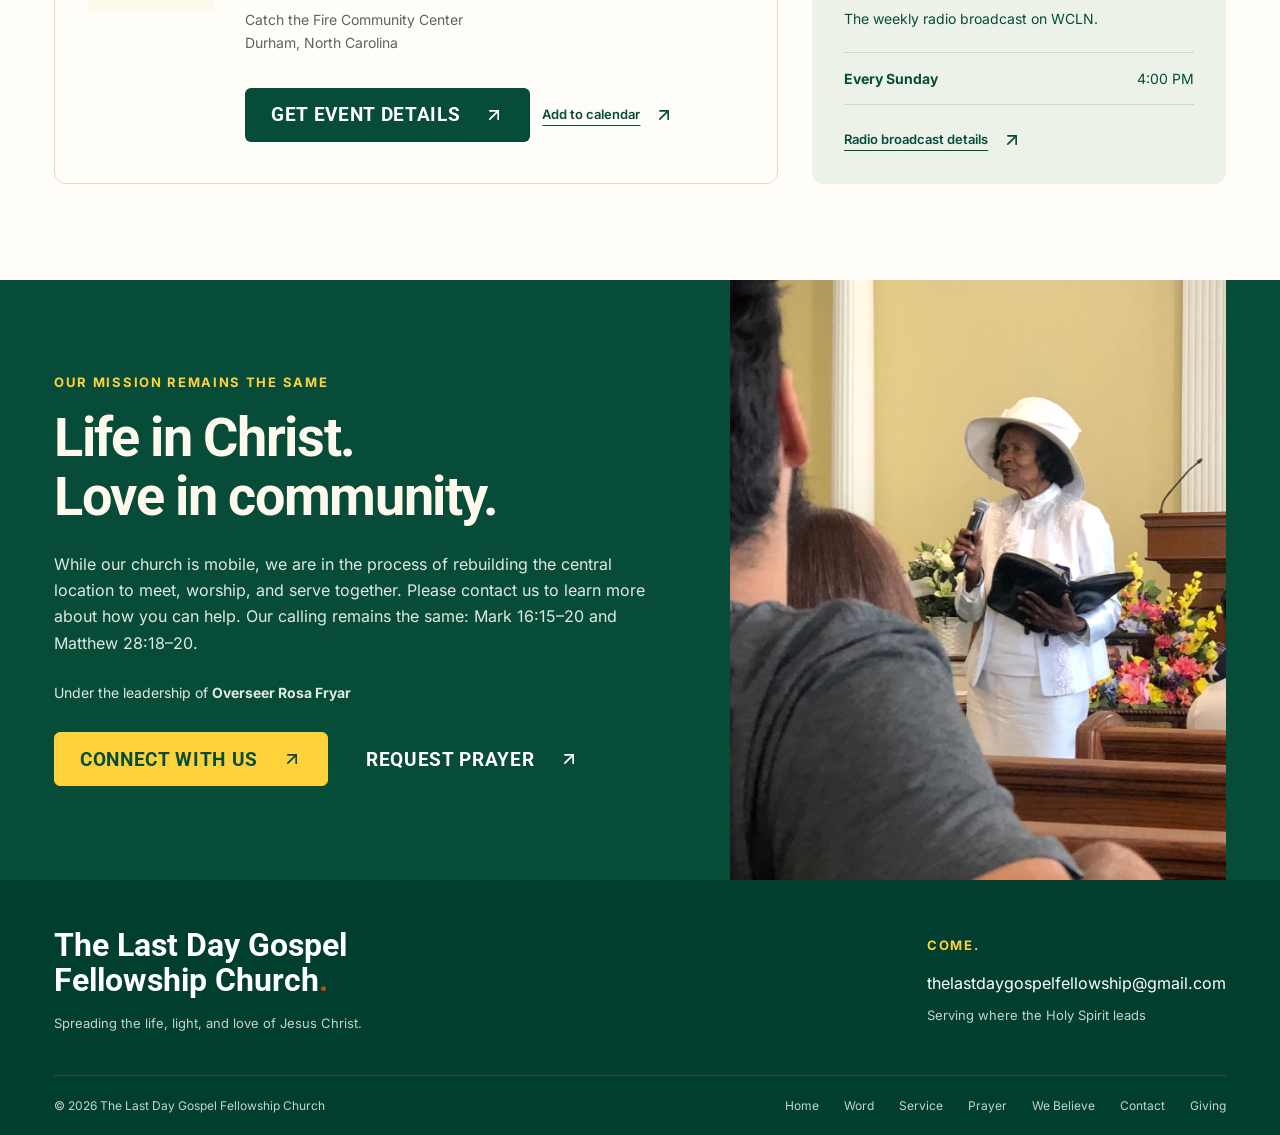
==== commit 65caf961: "Prepare production site for custom domain" ====
--- a/index.html
+++ b/index.html
@@ -1,16 +1,16 @@
 <!doctype html>
-<html lang="en"><head><meta charset="utf-8"><meta name="viewport" content="width=device-width, initial-scale=1"><meta name="theme-color" content="#064c39"><title>Life, light, and love | The Last Day Gospel Fellowship Church</title><meta name="description" content="A mobile church spreading the life, light, and love of Jesus Christ through prayer and outreach in Clinton, Durham, Asheboro, and Greensboro, North Carolina."><meta property="og:type" content="website"><meta property="og:title" content="Life, light, and love | The Last Day Gospel Fellowship Church"><meta property="og:description" content="A mobile church spreading the life, light, and love of Jesus Christ through prayer and outreach in Clinton, Durham, Asheboro, and Greensboro, North Carolina."><link rel="icon" href="/TheLastDayGospel-preview/favicon.svg" type="image/svg+xml"><link rel="stylesheet" href="/TheLastDayGospel-preview/styles.css?v=bb2aff25e2"><script type="module" src="/TheLastDayGospel-preview/app.js?v=bb2aff25e2"></script><meta name="robots" content="noindex, nofollow"></head>
-<body class="page-home"><a href="#main" class="skip-link">Skip to content</a><header class="site-header"><a href="/TheLastDayGospel-preview/" class="brand" aria-label="The Last Day Gospel Fellowship Church, home"><strong>TLDGF</strong></a><button class="menu-toggle" type="button" aria-expanded="false" aria-controls="main-nav">Menu</button><nav id="main-nav" class="main-nav" aria-label="Main navigation"><a href="/TheLastDayGospel-preview/" aria-current="page">Home</a><a href="/TheLastDayGospel-preview/word/">Word</a><a href="/TheLastDayGospel-preview/outreach/">Service</a><a href="/TheLastDayGospel-preview/prayer/">Prayer</a><a href="/TheLastDayGospel-preview/believe/">We Believe</a><a href="/TheLastDayGospel-preview/contact/">Contact</a><a href="/TheLastDayGospel-preview/giving/">Giving</a></nav><a class="button header-connect" href="/TheLastDayGospel-preview/contact/?topic=fellowship">Connect with us</a></header><main id="main"><section class="worship-hero" aria-labelledby="welcome-title"><img class="worship-background" src="/TheLastDayGospel-preview/assets/openbible.png" alt="An open Bible with its pages turning" width="1589" height="1161" fetchpriority="high"><div class="hero-copy"><span class="eyebrow">The Last Day Gospel Fellowship Church</span><h1 id="welcome-title">Jesus is the Way, the Truth, and the Life.</h1><p class="hero-message">No man cometh unto the Father but by Him. John 14:6</p><p class="hero-message">Sharing the love of God through Jesus Christ.</p></div></section>
+<html lang="en"><head><meta charset="utf-8"><meta name="viewport" content="width=device-width, initial-scale=1"><meta name="theme-color" content="#064c39"><title>Life, light, and love | The Last Day Gospel Fellowship Church</title><meta name="description" content="A mobile church spreading the life, light, and love of Jesus Christ through prayer and outreach in Clinton, Durham, Asheboro, and Greensboro, North Carolina."><meta property="og:type" content="website"><meta property="og:title" content="Life, light, and love | The Last Day Gospel Fellowship Church"><meta property="og:description" content="A mobile church spreading the life, light, and love of Jesus Christ through prayer and outreach in Clinton, Durham, Asheboro, and Greensboro, North Carolina."><link rel="icon" href="/favicon.svg" type="image/svg+xml"><link rel="stylesheet" href="/styles.css?v=bb2aff25e2"><script type="module" src="/app.js?v=bb2aff25e2"></script></head>
+<body class="page-home"><a href="#main" class="skip-link">Skip to content</a><header class="site-header"><a href="/" class="brand" aria-label="The Last Day Gospel Fellowship Church, home"><strong>TLDGF</strong></a><button class="menu-toggle" type="button" aria-expanded="false" aria-controls="main-nav">Menu</button><nav id="main-nav" class="main-nav" aria-label="Main navigation"><a href="/" aria-current="page">Home</a><a href="/word/">Word</a><a href="/outreach/">Service</a><a href="/prayer/">Prayer</a><a href="/believe/">We Believe</a><a href="/contact/">Contact</a><a href="/giving/">Giving</a></nav><a class="button header-connect" href="/contact/?topic=fellowship">Connect with us</a></header><main id="main"><section class="worship-hero" aria-labelledby="welcome-title"><img class="worship-background" src="/assets/openbible.png" alt="An open Bible with its pages turning" width="1589" height="1161" fetchpriority="high"><div class="hero-copy"><span class="eyebrow">The Last Day Gospel Fellowship Church</span><h1 id="welcome-title">Jesus is the Way, the Truth, and the Life.</h1><p class="hero-message">No man cometh unto the Father but by Him. John 14:6</p><p class="hero-message">Sharing the love of God through Jesus Christ.</p></div></section>
       <section id="fellowship" class="fellowship-section" aria-label="Our fellowship"><div class="wrap">
   <div class="fellowship-grid">
-    <a class="fellowship-card word" href="/TheLastDayGospel-preview/word/" aria-labelledby="fellowship-word-title"><div class="fellowship-photo"><img src="/TheLastDayGospel-preview/assets/ministry-message.jpg" alt="Preaching from an open Bible during a church gathering" width="1152" height="2048" loading="lazy"></div><div class="fellowship-copy"><h2 id="fellowship-word-title">Fellowship in<br> the Word of God</h2><p>The Word of God is the answer for every situation. Read the Word. Hear the Word. Believe.<br><br>Hear the Word of God. Read the Word of God. Believe the Word of God. Grow in faith with us.</p><ul class="fellowship-details"><li><strong>WCLN 1170 AM Radio</strong><br>Every Sunday at 4:00 PM</li><li>One chapter of the Gospels a day</li></ul><span class="fellowship-cta">Explore the Word <span class="link-arrow" aria-hidden="true"></span></span></div></a>
-    <a class="fellowship-card service" href="/TheLastDayGospel-preview/outreach/" aria-labelledby="fellowship-service-title"><div class="fellowship-photo"><img src="/TheLastDayGospel-preview/assets/community-outreach.jpg" alt="Serving a meal and spending time with senior neighbors" width="1120" height="1163" loading="lazy"></div><div class="fellowship-copy"><h2 id="fellowship-service-title">Fellowship<br> in Service</h2><p>Sharing the love of Jesus through prayer, visits, calls, food and clothing distribution. “For I was an hungred, and ye gave me meat: I was thirsty, and ye gave me drink: I was a stranger, and ye took me in.” Matthew 25:35</p><ul class="fellowship-details"><li>Bringing joy to our senior citizens</li><li>Food and clothing distribution</li><li>Visiting the sick and detained</li></ul><span class="fellowship-cta">Explore ways to serve <span class="link-arrow" aria-hidden="true"></span></span></div></a>
-    <a class="fellowship-card prayer" href="/TheLastDayGospel-preview/prayer/" aria-labelledby="fellowship-prayer-title"><div class="fellowship-photo"><img src="/TheLastDayGospel-preview/assets/prayer-bible.jpg" alt="Hands joined in prayer over an open Bible" width="1536" height="2048" loading="lazy"></div><div class="fellowship-copy"><h2 id="fellowship-prayer-title">Fellowship<br> in Prayer</h2><p>“Men ought always to pray and not give up.” Luke 18:1 (AMP)<br><br>Wherever you are, we are praying with you at the times below.</p><ul class="fellowship-details"><li>Daily at 6:00 AM, 12:00 PM & 8:00 PM</li><li>Monthly Prayer Meet & Greet</li><li>Share a prayer request</li></ul><span class="fellowship-cta">Explore our prayer life <span class="link-arrow" aria-hidden="true"></span></span></div></a>
+    <a class="fellowship-card word" href="/word/" aria-labelledby="fellowship-word-title"><div class="fellowship-photo"><img src="/assets/ministry-message.jpg" alt="Preaching from an open Bible during a church gathering" width="1152" height="2048" loading="lazy"></div><div class="fellowship-copy"><h2 id="fellowship-word-title">Fellowship in<br> the Word of God</h2><p>The Word of God is the answer for every situation. Read the Word. Hear the Word. Believe.<br><br>Hear the Word of God. Read the Word of God. Believe the Word of God. Grow in faith with us.</p><ul class="fellowship-details"><li><strong>WCLN 1170 AM Radio</strong><br>Every Sunday at 4:00 PM</li><li>One chapter of the Gospels a day</li></ul><span class="fellowship-cta">Explore the Word <span class="link-arrow" aria-hidden="true"></span></span></div></a>
+    <a class="fellowship-card service" href="/outreach/" aria-labelledby="fellowship-service-title"><div class="fellowship-photo"><img src="/assets/community-outreach.jpg" alt="Serving a meal and spending time with senior neighbors" width="1120" height="1163" loading="lazy"></div><div class="fellowship-copy"><h2 id="fellowship-service-title">Fellowship<br> in Service</h2><p>Sharing the love of Jesus through prayer, visits, calls, food and clothing distribution. “For I was an hungred, and ye gave me meat: I was thirsty, and ye gave me drink: I was a stranger, and ye took me in.” Matthew 25:35</p><ul class="fellowship-details"><li>Bringing joy to our senior citizens</li><li>Food and clothing distribution</li><li>Visiting the sick and detained</li></ul><span class="fellowship-cta">Explore ways to serve <span class="link-arrow" aria-hidden="true"></span></span></div></a>
+    <a class="fellowship-card prayer" href="/prayer/" aria-labelledby="fellowship-prayer-title"><div class="fellowship-photo"><img src="/assets/prayer-bible.jpg" alt="Hands joined in prayer over an open Bible" width="1536" height="2048" loading="lazy"></div><div class="fellowship-copy"><h2 id="fellowship-prayer-title">Fellowship<br> in Prayer</h2><p>“Men ought always to pray and not give up.” Luke 18:1 (AMP)<br><br>Wherever you are, we are praying with you at the times below.</p><ul class="fellowship-details"><li>Daily at 6:00 AM, 12:00 PM & 8:00 PM</li><li>Monthly Prayer Meet & Greet</li><li>Share a prayer request</li></ul><span class="fellowship-cta">Explore our prayer life <span class="link-arrow" aria-hidden="true"></span></span></div></a>
   </div><p class="serving-line">Serving Asheboro, Clinton, Durham, Greensboro and wherever the Holy Spirit leads.</p>
 </div></section>
-      <section id="sharing-his-light" class="light-section" aria-labelledby="light-title"><div class="wrap light-layout"><img class="light-photo" src="/TheLastDayGospel-preview/assets/sharing-his-light.jpg" alt="Warm light shining through a gathering of woven hanging lamps" width="1412" height="1114" loading="lazy"><div class="light-copy"><span class="eyebrow">Life. Light. Love.</span><h2 id="light-title">Rooted in His Word.</h2><blockquote><p>“Let your light so shine before men, that they may see your good works, and glorify your Father which is in heaven.”</p><cite>Matthew 5:16 · King James Version</cite></blockquote><p>“Thy word is a lamp unto my feet, and a light unto my path.” Psalm 119:105</p><p>“Thy word have I hid in mine heart, that I might not sin against thee.” Psalm 119:11</p><a class="button yellow" href="/TheLastDayGospel-preview/outreach/">See our outreach<span class="link-arrow" aria-hidden="true"></span></a></div></div></section>
-      <section class="wrap section intro"><div><h2>A church<br> without walls.</h2><p class="lead">We are a mobile ministry, following Jesus Christ in service, for the glory of God.</p><a class="text-link" href="/TheLastDayGospel-preview/outreach/">Meet our ministry <span class="link-arrow" aria-hidden="true"></span></a></div><div class="service-area"><span class="eyebrow">Where faith takes us</span><ul><li>Clinton<span>NC</span></li><li>Durham<span>NC</span></li><li>Asheboro<span>NC</span></li><li>Greensboro<span>NC</span></li></ul><p>And wherever the Lord Jesus Christ leads us.</p></div></section>
-      <section class="prayer-band"><div class="wrap"><div class="prayer-intro"><span class="eyebrow red-text">One church. Wherever you are.</span><h2>Let’s pray together.</h2><p>Take a moment to pray, knowing we are praying with you too.</p><a class="text-link" href="/TheLastDayGospel-preview/prayer/">Join us in prayer <span class="link-arrow" aria-hidden="true"></span></a></div><div class="prayer-times"><div><span class="time">6:00 <small>AM</small></span><span class="eyebrow">Morning prayer</span><p>Begin with Jesus.</p></div><div><span class="time">12:00 <small>PM</small></span><span class="eyebrow">Midday prayer</span><p>Continue in His presence.</p></div><div><span class="time">8:00 <small>PM</small></span><span class="eyebrow">Evening prayer</span><p>End the day still communing with Him.</p></div></div></div></section><section class="wrap section"><div class="section-heading"><div><span class="eyebrow red-text">The hands and feet of Jesus</span><h2>Love your neighbor.</h2></div><a class="text-link" href="/TheLastDayGospel-preview/outreach/">Explore our outreach <span class="link-arrow" aria-hidden="true"></span></a></div><div class="ministry-grid"><article class="image-card"><a href="/TheLastDayGospel-preview/outreach/#seniors"><img src="/TheLastDayGospel-preview/assets/community-outreach.jpg" alt="Sharing care and fellowship with senior citizens" width="1120" height="1163" loading="lazy"><div><span class="eyebrow">Care & connection</span><h3>Showing up for<br> our seniors.</h3><span class="card-link">Senior ministry <span class="link-arrow" aria-hidden="true"></span></span></div></a></article><article class="image-card"><a href="/TheLastDayGospel-preview/prayer/#request"><img src="/TheLastDayGospel-preview/assets/prayer-outreach.jpg" alt="A one-to-one conversation at a prayer ministry table" width="1116" height="1442" loading="lazy"><div><span class="eyebrow">Faith & fellowship</span><h3>No prayer<br> is too small.</h3><span class="card-link">Pray with us <span class="link-arrow" aria-hidden="true"></span></span></div></a></article><article class="word-card"><span class="eyebrow">Practical love</span><h3>A helping<br> hand. An<br> open heart.</h3><p>Food and clothing support for neighbors in need. Reach out to learn how we can help, or how you can serve.</p><a class="text-link" href="/TheLastDayGospel-preview/contact/?topic=support">Connect with us <span class="link-arrow" aria-hidden="true"></span></a></article></div></section>
+      <section id="sharing-his-light" class="light-section" aria-labelledby="light-title"><div class="wrap light-layout"><img class="light-photo" src="/assets/sharing-his-light.jpg" alt="Warm light shining through a gathering of woven hanging lamps" width="1412" height="1114" loading="lazy"><div class="light-copy"><span class="eyebrow">Life. Light. Love.</span><h2 id="light-title">Rooted in His Word.</h2><blockquote><p>“Let your light so shine before men, that they may see your good works, and glorify your Father which is in heaven.”</p><cite>Matthew 5:16 · King James Version</cite></blockquote><p>“Thy word is a lamp unto my feet, and a light unto my path.” Psalm 119:105</p><p>“Thy word have I hid in mine heart, that I might not sin against thee.” Psalm 119:11</p><a class="button yellow" href="/outreach/">See our outreach<span class="link-arrow" aria-hidden="true"></span></a></div></div></section>
+      <section class="wrap section intro"><div><h2>A church<br> without walls.</h2><p class="lead">We are a mobile ministry, following Jesus Christ in service, for the glory of God.</p><a class="text-link" href="/outreach/">Meet our ministry <span class="link-arrow" aria-hidden="true"></span></a></div><div class="service-area"><span class="eyebrow">Where faith takes us</span><ul><li>Clinton<span>NC</span></li><li>Durham<span>NC</span></li><li>Asheboro<span>NC</span></li><li>Greensboro<span>NC</span></li></ul><p>And wherever the Lord Jesus Christ leads us.</p></div></section>
+      <section class="prayer-band"><div class="wrap"><div class="prayer-intro"><span class="eyebrow red-text">One church. Wherever you are.</span><h2>Let’s pray together.</h2><p>Take a moment to pray, knowing we are praying with you too.</p><a class="text-link" href="/prayer/">Join us in prayer <span class="link-arrow" aria-hidden="true"></span></a></div><div class="prayer-times"><div><span class="time">6:00 <small>AM</small></span><span class="eyebrow">Morning prayer</span><p>Begin with Jesus.</p></div><div><span class="time">12:00 <small>PM</small></span><span class="eyebrow">Midday prayer</span><p>Continue in His presence.</p></div><div><span class="time">8:00 <small>PM</small></span><span class="eyebrow">Evening prayer</span><p>End the day still communing with Him.</p></div></div></div></section><section class="wrap section"><div class="section-heading"><div><span class="eyebrow red-text">The hands and feet of Jesus</span><h2>Love your neighbor.</h2></div><a class="text-link" href="/outreach/">Explore our outreach <span class="link-arrow" aria-hidden="true"></span></a></div><div class="ministry-grid"><article class="image-card"><a href="/outreach/#seniors"><img src="/assets/community-outreach.jpg" alt="Sharing care and fellowship with senior citizens" width="1120" height="1163" loading="lazy"><div><span class="eyebrow">Care & connection</span><h3>Showing up for<br> our seniors.</h3><span class="card-link">Senior ministry <span class="link-arrow" aria-hidden="true"></span></span></div></a></article><article class="image-card"><a href="/prayer/#request"><img src="/assets/prayer-outreach.jpg" alt="A one-to-one conversation at a prayer ministry table" width="1116" height="1442" loading="lazy"><div><span class="eyebrow">Faith & fellowship</span><h3>No prayer<br> is too small.</h3><span class="card-link">Pray with us <span class="link-arrow" aria-hidden="true"></span></span></div></a></article><article class="word-card"><span class="eyebrow">Practical love</span><h3>A helping<br> hand. An<br> open heart.</h3><p>Food and clothing support for neighbors in need. Reach out to learn how we can help, or how you can serve.</p><a class="text-link" href="/contact/?topic=support">Connect with us <span class="link-arrow" aria-hidden="true"></span></a></article></div></section>
 <section class="scripture yellow-scripture"><div class="wrap"><span class="eyebrow">The Word of God</span><blockquote>“Go ye therefore, and teach all nations, baptizing them in the name of the Father, and of the Son, and of the Holy Ghost.”</blockquote><p>Matthew 28:19 <span>· King James Version</span></p></div></section>
-<section class="wrap section happenings"><div class="section-heading"><div><span class="eyebrow red-text">Gather. Grow. Go.</span><h2>Life in fellowship.</h2></div></div><div class="event-radio-grid"><article class="event-feature"><div class="date-block"><span>September</span><strong>25–26</strong><span>2026</span></div><div><span class="eyebrow red-text">We’re co-hosting</span><h3>Annual Women’s<br> Prayer Meeting</h3><p>Two days set apart for prayer and fellowship.</p><ul class="event-details"><li>8:00 AM–4:00 PM each day</li><li>Catch the Fire Community Center<br> Durham, North Carolina</li></ul><div class="actions"><a class="button dark" href="/TheLastDayGospel-preview/contact/?topic=event">Get event details<span class="link-arrow" aria-hidden="true"></span></a><a class="text-link" href="/TheLastDayGospel-preview/womens-prayer-meeting.ics" download>Add to calendar <span class="link-arrow" aria-hidden="true"></span></a></div></div></article><aside class="radio-card"><span class="radio-frequency">1170 <small>AM</small></span><h3>Tune in.<br> Be encouraged.</h3><p>The weekly radio broadcast on WCLN.</p><div class="radio-time"><strong>Every Sunday</strong><span>4:00 PM</span></div><a class="text-link" href="/TheLastDayGospel-preview/word/#radio">Radio broadcast details <span class="link-arrow" aria-hidden="true"></span></a></aside></div></section>
-<section class="mission-band"><div class="wrap"><div><span class="eyebrow">Our mission remains the same</span><h2>Life in Christ.<br> Love in community.</h2><p>While our church is mobile, we are in the process of rebuilding the central location to meet, worship, and serve together. Please contact us to learn more about how you can help. Our calling remains the same: Mark 16:15–20 and Matthew 28:18–20.</p><p class="overseer">Under the leadership of <strong>Overseer Rosa Fryar</strong></p><div class="actions"><a class="button yellow" href="/TheLastDayGospel-preview/contact/?topic=fellowship">Connect with us<span class="link-arrow" aria-hidden="true"></span></a><a class="button dark" href="/TheLastDayGospel-preview/prayer/#request">Request prayer<span class="link-arrow" aria-hidden="true"></span></a></div></div><img src="/TheLastDayGospel-preview/assets/ministry-message.jpg" alt="Sharing a message from the Bible during a church gathering" width="1152" height="2048" loading="lazy"></div></section></main><footer class="site-footer"><div class="wrap footer-top"><div><a class="footer-brand" href="/TheLastDayGospel-preview/">The Last Day Gospel<br>Fellowship Church<span class="red-text">.</span></a><p>Spreading the life, light, and love of Jesus Christ.</p></div><div><span class="eyebrow">Come.</span><a class="footer-email" href="mailto:thelastdaygospelfellowship@gmail.com">thelastdaygospelfellowship@gmail.com</a><span>Serving where the Holy Spirit leads</span></div></div><div class="wrap footer-bottom"><span>© 2026 The Last Day Gospel Fellowship Church</span><nav aria-label="Footer navigation"><a href="/TheLastDayGospel-preview/" aria-current="page">Home</a><a href="/TheLastDayGospel-preview/word/">Word</a><a href="/TheLastDayGospel-preview/outreach/">Service</a><a href="/TheLastDayGospel-preview/prayer/">Prayer</a><a href="/TheLastDayGospel-preview/believe/">We Believe</a><a href="/TheLastDayGospel-preview/contact/">Contact</a><a href="/TheLastDayGospel-preview/giving/">Giving</a></nav></div></footer></body></html>+<section class="wrap section happenings"><div class="section-heading"><div><span class="eyebrow red-text">Gather. Grow. Go.</span><h2>Life in fellowship.</h2></div></div><div class="event-radio-grid"><article class="event-feature"><div class="date-block"><span>September</span><strong>25–26</strong><span>2026</span></div><div><span class="eyebrow red-text">We’re co-hosting</span><h3>Annual Women’s<br> Prayer Meeting</h3><p>Two days set apart for prayer and fellowship.</p><ul class="event-details"><li>8:00 AM–4:00 PM each day</li><li>Catch the Fire Community Center<br> Durham, North Carolina</li></ul><div class="actions"><a class="button dark" href="/contact/?topic=event">Get event details<span class="link-arrow" aria-hidden="true"></span></a><a class="text-link" href="/womens-prayer-meeting.ics" download>Add to calendar <span class="link-arrow" aria-hidden="true"></span></a></div></div></article><aside class="radio-card"><span class="radio-frequency">1170 <small>AM</small></span><h3>Tune in.<br> Be encouraged.</h3><p>The weekly radio broadcast on WCLN.</p><div class="radio-time"><strong>Every Sunday</strong><span>4:00 PM</span></div><a class="text-link" href="/word/#radio">Radio broadcast details <span class="link-arrow" aria-hidden="true"></span></a></aside></div></section>
+<section class="mission-band"><div class="wrap"><div><span class="eyebrow">Our mission remains the same</span><h2>Life in Christ.<br> Love in community.</h2><p>While our church is mobile, we are in the process of rebuilding the central location to meet, worship, and serve together. Please contact us to learn more about how you can help. Our calling remains the same: Mark 16:15–20 and Matthew 28:18–20.</p><p class="overseer">Under the leadership of <strong>Overseer Rosa Fryar</strong></p><div class="actions"><a class="button yellow" href="/contact/?topic=fellowship">Connect with us<span class="link-arrow" aria-hidden="true"></span></a><a class="button dark" href="/prayer/#request">Request prayer<span class="link-arrow" aria-hidden="true"></span></a></div></div><img src="/assets/ministry-message.jpg" alt="Sharing a message from the Bible during a church gathering" width="1152" height="2048" loading="lazy"></div></section></main><footer class="site-footer"><div class="wrap footer-top"><div><a class="footer-brand" href="/">The Last Day Gospel<br>Fellowship Church<span class="red-text">.</span></a><p>Spreading the life, light, and love of Jesus Christ.</p></div><div><span class="eyebrow">Come.</span><a class="footer-email" href="mailto:thelastdaygospelfellowship@gmail.com">thelastdaygospelfellowship@gmail.com</a><span>Serving where the Holy Spirit leads</span></div></div><div class="wrap footer-bottom"><span>© 2026 The Last Day Gospel Fellowship Church</span><nav aria-label="Footer navigation"><a href="/" aria-current="page">Home</a><a href="/word/">Word</a><a href="/outreach/">Service</a><a href="/prayer/">Prayer</a><a href="/believe/">We Believe</a><a href="/contact/">Contact</a><a href="/giving/">Giving</a></nav></div></footer></body></html>
--- a/styles.css
+++ b/styles.css
@@ -0,0 +1,696 @@
+@font-face{font-family:'Roboto';font-style:normal;font-weight:100 900;font-display:swap;src:url('/assets/roboto.ttf') format('truetype')}
+@font-face{font-family:'Inter';font-style:normal;font-weight:400;font-display:swap;src:url('/assets/inter-400.ttf') format('truetype')}
+@font-face{font-family:'Inter';font-style:normal;font-weight:500;font-display:swap;src:url('/assets/inter-500.ttf') format('truetype')}
+@font-face{font-family:'Inter';font-style:normal;font-weight:600;font-display:swap;src:url('/assets/inter-600.ttf') format('truetype')}
+@font-face{font-family:'Inter';font-style:normal;font-weight:700;font-display:swap;src:url('/assets/inter-700.ttf') format('truetype')}
+:root{--red:#cd4508;--dark-red:#b83906;--yellow:#ffd239;--pink:#edf2e8;--ink:#064c39;--paper:#fffdf8;--muted:#59665d;--line:#dfd9c9;--display:'Roboto Condensed','Arial Narrow',Arial,sans-serif;--body:'Inter',Arial,sans-serif}
+/* Display-only corrections: source photographs remain byte-for-byte unchanged. */
+img[src$="community-outreach.jpg"]{filter:brightness(1.045) contrast(1.025) saturate(.95)}
+img[src$="ministry-message.jpg"]{filter:brightness(1.055) contrast(1.035) saturate(.94)}
+img[src$="prayer-bible.jpg"]{filter:brightness(1.025) contrast(1.04) saturate(.94)}
+img[src$="prayer-fellowship.jpg"]{filter:brightness(1.025) contrast(1.035) saturate(.98)}
+img[src$="worship.jpg"]{filter:brightness(1.12) contrast(1.04) saturate(.95)}
+img[src$="prayer-outreach.jpg"]{filter:brightness(1.14) contrast(1.025) saturate(.94)}
+*{box-sizing:border-box}
+html{scroll-behavior:smooth;scroll-padding-top:110px}
+body{margin:0;background:var(--paper);color:var(--ink);font-family:var(--body);font-size:1rem;line-height:1.65}
+a{color:inherit}
+button,input,textarea,select{font:inherit}
+button,a,input,textarea,select{-webkit-tap-highlight-color:transparent}
+button,a{touch-action:manipulation}
+button{cursor:pointer}
+img{max-width:100%;display:block}
+figure{margin:0}
+h1,h2,h3,p{margin:0}
+h1,h2,h3{font-family:var(--display);font-weight:700;line-height:1.08;letter-spacing:-.025em}
+h2{font-size:clamp(2.4rem,4.2vw,3.75rem)}
+h3{font-size:2rem;line-height:1.1}
+p+p{margin-top:1rem}
+p{max-width:68ch}
+.wrap{width:min(1280px,calc(100% - 112px));margin:auto}
+.section{padding-top:88px;padding-bottom:88px}
+.eyebrow{font-size:.8125rem;letter-spacing:.13em;text-transform:uppercase;font-weight:700;display:block;line-height:1.4}
+.red-text{color:var(--red)}
+.lead{font-size:1.125rem;line-height:1.7}
+.skip-link{position:fixed;top:10px;left:10px;padding:12px 20px;background:var(--yellow);color:var(--ink);z-index:100;transform:translateY(-160%)}
+.skip-link:focus{transform:translateY(0)}
+:focus-visible{outline:3px solid #2064ce;outline-offset:5px}
+.brand{display:flex;align-items:center;gap:12px;text-decoration:none;flex-shrink:0}
+.brand strong{font-family:var(--display);font-weight:800;font-size:1.75rem;text-transform:uppercase;line-height:1.05;display:block;letter-spacing:-.015em}
+.main-nav{display:flex;gap:32px;align-items:center}
+.main-nav a[aria-current=page]{color:var(--red)}
+.main-nav a:hover{color:var(--red)}
+.main-nav .nav-giving[aria-current=page]:after{left:20px;right:20px;bottom:8px}
+.hero{display:grid;grid-template-columns:1.06fr 1fr;min-height:605px}
+.hero-copy>.eyebrow{margin-bottom:20px}
+.hero .period{color:var(--yellow)}
+.actions{display:flex;gap:12px;flex-wrap:wrap;margin-top:28px}
+.button{min-height:52px;display:inline-flex;align-items:center;justify-content:space-between;gap:28px;padding:14px 22px;background:var(--red);color:#fff;text-decoration:none;border:1px solid var(--red);font-family:var(--display);text-transform:uppercase;letter-spacing:.02em;font-weight:700;font-size:1.125rem;line-height:1.2;transition:background .2s,color .2s,transform .2s}
+.button:hover{background:var(--dark-red);transform:translateY(-2px)}
+.button span{font-family:Arial,sans-serif;font-size:1.35rem}
+.button.light{background:#fff;color:var(--ink);border-color:#fff}
+.button.light:hover{background:var(--yellow);border-color:var(--yellow)}
+.button.outline-light{background:transparent;border-color:#ffffffaa;color:#fff}
+.button.outline-light:hover{background:#ffffff18}
+.button.yellow{background:var(--yellow);color:var(--ink);border-color:var(--yellow)}
+.button.yellow:hover{background:#f4c322}
+.button.dark{background:var(--ink);border-color:var(--ink)}
+.button.dark:hover{background:#393939}
+.hero-note{font-size:.75rem;margin-top:30px;opacity:.9}
+.hero-photo>img{width:100%;height:100%;position:absolute;object-fit:cover;object-position:center 43%}
+.hero-photo figcaption{position:absolute;bottom:34px;left:34px;right:24px;color:#fff;z-index:1;display:grid;gap:8px}
+.hero-photo figcaption>span:last-child{font-size:.8125rem}
+.statement-star{font-size:.7em}
+.intro{display:grid;grid-template-columns:1.25fr .8fr;gap:12%}
+.intro h2{margin-top:16px}
+.intro .lead{margin-top:22px;max-width:590px}
+.text-link{display:inline-flex;gap:22px;align-items:center;text-underline-offset:6px;font-weight:600;font-size:.9375rem;margin-top:24px}
+.text-link:hover{color:var(--red)}
+.service-area{border-left:1px solid var(--line);padding-left:50px;align-self:center}
+.service-area ul{list-style:none;padding:0;margin:20px 0 16px}
+.service-area li{font-family:var(--display);font-weight:700;font-size:2rem;border-bottom:1px solid var(--line);display:flex;align-items:center;padding:6px 0;gap:14px;line-height:1.2}
+.service-area li:before{content:'';width:8px;height:8px;background:var(--red)}
+.service-area li span{margin-left:auto;font-family:var(--body);font-size:.75rem;color:var(--muted);font-weight:400}
+.service-area>p{font-size:.8125rem;color:var(--muted)}
+.prayer-band{background:var(--pink);padding:47px 0}
+.prayer-band>.wrap{display:grid;grid-template-columns:1fr 1.6fr;gap:45px;align-items:center}
+.prayer-intro h2{font-size:2.5rem;color:var(--red);margin:12px 0}
+.prayer-intro p{font-size:.9375rem;max-width:350px}
+.prayer-intro .text-link{margin-top:15px}
+.prayer-times{display:grid;grid-template-columns:repeat(3,1fr)}
+.prayer-times>div{padding:0 20px;border-left:1px solid #cdd8c6;text-align:center}
+.time{font-family:var(--display);font-size:clamp(2.5rem,4vw,4rem);font-weight:800;line-height:1;white-space:nowrap;display:block;margin-bottom:14px}
+.time small{font-size:.5em}
+.prayer-times .eyebrow{font-size:.75rem;letter-spacing:.09em}
+.prayer-times p{font-size:.75rem;margin-top:7px;color:#59665d}
+.site-footer{background:var(--ink);color:#fff;padding:48px 0 20px}
+.footer-top{display:grid;grid-template-columns:1fr 1fr;gap:40px;align-items:center}
+.footer-brand{font-family:var(--display);text-transform:uppercase;font-size:2rem;font-weight:700;line-height:1.1;text-decoration:none;display:block}
+.footer-top p{font-size:.8125rem;color:#bbb;margin-top:15px}
+.footer-top>div:last-child{justify-self:end;font-size:.8125rem;color:#bbb}
+.footer-top .eyebrow{color:var(--yellow)}
+.footer-email{display:block;font-size:1rem;color:white;margin:16px 0 8px;text-decoration:none;overflow-wrap:anywhere}
+.footer-email:hover{text-decoration:underline}
+.footer-bottom{margin-top:40px;border-top:1px solid #444;padding-top:20px;display:flex;justify-content:space-between;gap:30px;align-items:center;font-size:.75rem;color:#aaa}
+.footer-bottom nav{display:flex;gap:25px}
+.footer-bottom a{text-decoration:none}
+.footer-bottom a:hover{color:var(--yellow)}
+.footer-bottom a span{display:none}
+@media(min-width:1600px){.hero-copy{padding-left:max(56px,calc((100vw - 1280px)/2))}
+.hero h1{font-size:10rem}}
+@media(max-width:1100px){.wrap{width:calc(100% - 64px)}
+.brand strong{font-size:1.5rem}
+.hero-copy{padding:38px 32px}
+.hero-photo{min-height:590px}
+.intro{gap:7%}
+.service-area{padding-left:30px}
+.prayer-band>.wrap{grid-template-columns:1fr;gap:32px}
+.prayer-intro p{max-width:600px}
+.prayer-times>div:first-child{border-left:0}
+.time{font-size:3.5rem}}
+@media(max-width:800px){.site-header{min-height:85px;gap:15px;padding:17px 24px}
+.brand-mark{width:28px;font-size:2.1rem}
+.main-nav{display:none;position:absolute;top:100%;left:0;right:0;flex-direction:column;align-items:stretch;background:#fff;padding:12px 24px 24px;gap:6px;border-bottom:2px solid var(--red)}
+.main-nav a{padding:13px}
+.main-nav .nav-giving{justify-content:space-between}
+.hero-copy{padding:35px 24px}
+.hero-copy>.eyebrow{font-size:.7rem}
+.hero-photo{min-height:520px}
+.hero-photo figcaption{left:20px;bottom:24px}
+.intro{grid-template-columns:1fr;gap:45px}
+.section{padding-top:64px;padding-bottom:64px}
+.service-area{border-left:0;padding-left:0}
+.service-area ul{display:grid;grid-template-columns:1fr 1fr;gap:8px 32px}
+.footer-top{grid-template-columns:1fr;gap:32px}
+.footer-top>div:last-child{justify-self:start}
+.footer-bottom{flex-direction:column;align-items:flex-start;gap:16px}
+.footer-bottom nav{flex-wrap:wrap;gap:20px}}
+@media(max-width:560px){.wrap{width:calc(100% - 40px)}
+.brand{gap:6px}
+.brand>span:last-child>span{font-size:.55rem;letter-spacing:.2em}
+.menu-toggle{font-size:.75rem;gap:8px;padding:8px 10px}
+.hero-copy{padding:37px 24px 32px}
+.hero-copy>.eyebrow{font-size:.75rem;margin-bottom:24px}
+.hero .actions{max-width:none;flex-direction:row;gap:10px}
+.hero-note{margin-top:22px}
+.hero-photo>img{object-position:center 40%}
+.statement-star{display:none}
+.intro h2{font-size:3.6rem}
+.lead{font-size:1rem}
+.service-area li{font-size:1.8rem}
+.prayer-band{padding:36px 0}
+.prayer-band>.wrap{gap:28px}
+.prayer-times>div{padding:0 10px}
+.prayer-times>div:first-child{padding-left:0}
+.prayer-times>div:last-child{padding-right:0}
+.time{font-size:2.5rem}
+.prayer-times .eyebrow{font-size:.75rem;letter-spacing:.025em}
+.prayer-times p{display:none}
+.footer-email{font-size:.9rem}
+.footer-brand{font-size:1.8rem}
+.footer-bottom{font-size:.75rem}
+.footer-top .eyebrow{font-size:.8rem}}
+.section-heading{display:flex;align-items:flex-end;justify-content:space-between;gap:40px;margin-bottom:36px}
+.section-heading h2{margin-top:14px}
+.section-description{max-width:400px;color:var(--muted)}
+.ministry-grid{display:grid;grid-template-columns:1fr 1fr 1fr;gap:24px}
+.image-card{min-height:480px;position:relative;background:#333;overflow:hidden}
+.image-card>a{display:block;height:100%;min-height:480px;text-decoration:none;position:relative}
+.image-card img{position:absolute;inset:0;height:100%;width:100%;object-fit:cover;transition:transform .4s}
+.image-card a:hover img{transform:scale(1.035)}
+.image-card a:after{content:'';position:absolute;inset:25% 0 0;background:linear-gradient(transparent,#000c)}
+.image-card a>div{position:absolute;z-index:1;bottom:28px;left:28px;right:20px;color:white}
+.image-card h3{font-size:2.6rem;margin:14px 0 20px}
+.card-link{display:flex;justify-content:space-between;font-size:.875rem;border-top:1px solid #ffffff70;padding-top:15px}
+.word-card{background:var(--pink);padding:32px;display:flex;flex-direction:column;align-items:flex-start}
+.word-card h3{font-size:3.4rem;line-height:.98;margin:28px 0 24px}
+.word-card p{font-size:.9375rem}
+.word-card>.text-link{margin-top:auto;padding-top:25px}
+.scripture{background:var(--ink);color:white;padding:64px 0;text-align:center}
+.scripture .wrap{max-width:980px}
+.scripture .eyebrow{color:var(--yellow)}
+.scripture blockquote{font-family:var(--display);font-size:clamp(2rem,3.4vw,3.3rem);font-weight:600;line-height:1.15;letter-spacing:-.015em;margin:24px 0}
+.scripture p{margin:0 auto;font-size:.875rem;font-weight:600}
+.scripture p span{font-weight:400;opacity:.7}
+.yellow-scripture{background:var(--yellow);color:var(--ink)}
+.yellow-scripture .eyebrow{color:var(--ink)}
+.pink-scripture{background:var(--pink);color:var(--ink)}
+.pink-scripture .eyebrow{color:var(--dark-red)}
+.event-radio-grid{display:grid;grid-template-columns:1.75fr 1fr;gap:34px}
+.event-feature{display:grid;grid-template-columns:128px 1fr;gap:30px;border:1px solid var(--line);padding:32px}
+.date-block{background:var(--pink);align-self:start;text-align:center;padding:18px 10px;font-size:.8125rem;text-transform:uppercase;line-height:1.4}
+.date-block strong{font-family:var(--display);font-size:3rem;display:block;font-weight:800}
+.date-block span{display:block;letter-spacing:.06em}
+.event-feature h3{font-size:2.4rem;margin:15px 0}
+.event-feature p{font-size:.9375rem}
+.event-details{padding:0;list-style:none;font-size:.875rem;color:var(--muted);margin:18px 0}
+.event-details li{padding:5px 0}
+.event-feature .actions{gap:12px;align-items:center}
+.event-feature .text-link{font-size:.8125rem;margin-top:0}
+.radio-card{background:var(--yellow);padding:32px}
+.radio-frequency{display:block;font-family:var(--display);font-size:3.9rem;font-weight:800;line-height:1;margin:24px 0}
+.radio-frequency small{font-size:.4em}
+.radio-card h3{font-size:2.3rem}
+.radio-card p{font-size:.875rem;margin-top:14px}
+.radio-time{display:flex;justify-content:space-between;gap:20px;border-top:1px solid #0003;border-bottom:1px solid #0003;padding:14px 0;margin-top:22px;font-size:.875rem}
+.radio-card .text-link{font-size:.8125rem}
+.mission-band{background:var(--red);color:#fff}
+.mission-band>.wrap{display:grid;grid-template-columns:1.2fr 1fr;gap:80px;align-items:center}
+.mission-band>.wrap>div{padding:60px 0}
+.mission-band h2{margin-top:18px}
+.mission-band p{margin-top:25px}
+.mission-band .overseer{font-size:.875rem;margin-bottom:28px}
+.mission-band img{height:600px;width:100%;object-fit:cover;object-position:65% 33%}
+.page-hero{display:grid;grid-template-columns:1.15fr 1fr;background:var(--red);color:white;min-height:480px}
+.page-hero-copy{padding:60px max(40px,calc((100vw - 1280px)/2)) 60px max(40px,calc((100vw - 1280px)/2));padding-right:50px;align-self:center}
+.page-hero h1{font-size:clamp(4.6rem,7vw,7rem);font-weight:900;line-height:.91;margin-top:25px}
+.page-hero-copy p{max-width:520px;margin-top:25px}
+.page-hero>img{height:100%;max-height:590px;width:100%;object-fit:cover;object-position:center 40%}
+.pink-hero{background:var(--pink);color:var(--ink)}
+.pink-hero h1{color:var(--red)}
+.location-grid{display:grid;grid-template-columns:1fr 1fr;gap:28px}
+.location-card{border:1px solid var(--line);padding:32px;position:relative}
+.location-number{position:absolute;right:30px;top:20px;font-family:var(--display);font-size:4rem;color:#ededed;font-weight:800;line-height:1;z-index:-1}
+.location-card .eyebrow{color:var(--red);padding-right:55px}
+.location-card h3{font-size:2.5rem;margin:20px 0}
+.location-card p{max-width:400px;color:var(--muted)}
+.pink-section{background:var(--pink)}
+.split-section{display:grid;grid-template-columns:1fr 1fr;gap:80px;align-items:start}
+.split-section h2{margin-top:15px}
+.split-section h3{margin-bottom:20px}
+.split-section p{margin-top:24px}
+.split-section .eyebrow+h2+p{margin-top:26px}
+.photo-feature{align-items:center}
+.photo-feature>img{height:600px;width:100%;object-fit:cover;object-position:center 37%}
+.photo-feature .button{margin-top:26px}
+.partner-note{border-top:1px solid var(--line);margin-top:34px;padding-top:26px}
+.partner-note p{font-size:.875rem;margin-top:12px}
+.partner-note a{text-underline-offset:4px}
+.vision-block{display:grid;grid-template-columns:1fr 1fr;gap:24px 70px}
+.vision-block>.eyebrow{grid-column:1/-1}
+.vision-block h2{grid-row:2/4}
+.vision-block p{max-width:630px}
+.muted{color:var(--muted);font-size:.8125rem}
+.prayer-list{list-style:none;padding:0;margin:0}
+.prayer-list li{padding:12px 0 12px 25px;border-bottom:1px solid var(--line);position:relative}
+.prayer-list li:before{content:'';width:7px;height:7px;background:var(--red);position:absolute;left:0;top:22px}
+.form-section{background:#fff9ed}
+.prayer-support-photo{height:260px;width:100%;object-fit:cover;object-position:center 30%;margin-top:30px}
+.form-row{display:grid;grid-template-columns:1fr 1fr;gap:20px}
+.field{margin-bottom:22px}
+.field label{font-size:.875rem;display:block;font-weight:600;margin-bottom:8px}
+.field label span{font-weight:400;color:var(--muted);font-size:.75rem}
+.field input,.field textarea,.field select{width:100%;border:1px solid #aaa;border-radius:0;background:#fff;color:var(--ink);padding:12px 14px;min-height:50px;line-height:1.5;appearance:auto}
+.field textarea{resize:vertical;min-height:140px}
+.field input:focus,.field textarea:focus,.field select:focus{outline:2px solid var(--red);outline-offset:2px}
+.field input:user-invalid,.field textarea:user-invalid{border-color:var(--red)}
+.contact-form .form-note{font-size:.8125rem;color:var(--muted);margin:0 0 22px}
+.form-feedback{margin-top:20px;background:var(--pink);padding:15px;font-size:.875rem}
+.email-fallback p{font-size:.8125rem;margin-top:15px;overflow-wrap:anywhere}
+.text-button{border:none;background:none;text-decoration:underline;text-underline-offset:5px;padding:12px 0;color:var(--dark-red);font-size:.875rem;font-weight:600}
+.copy-fallback{width:100%;min-height:160px;padding:12px;font-size:.875rem}
+.gospel-plan{display:grid;grid-template-columns:repeat(4,1fr);padding:0;list-style:none;border:1px solid var(--line);margin:35px 0 0}
+.gospel-plan li{padding:28px;border-right:1px solid var(--line)}
+.gospel-plan li:last-child{border-right:0}
+.gospel-plan li>span{color:var(--red);font-size:.875rem;font-weight:700}
+.gospel-plan h3{font-size:2.4rem;margin:25px 0 10px}
+.gospel-plan p{font-size:.875rem;color:var(--muted)}
+.reading-summary{display:flex;justify-content:space-between;align-items:start;gap:30px;margin-top:26px}
+.reading-summary>p{font-size:.9375rem;max-width:700px}
+.reading-summary .text-link{margin-top:0;white-space:nowrap}
+.scripture-library{display:grid;grid-template-columns:.9fr 1.1fr;gap:80px}
+.scripture-library h2{margin:18px 0 25px}
+.scripture-library img{margin-top:28px;height:330px;width:100%;object-fit:cover;object-position:center 60%}
+.scripture-library>div:first-child>p{color:var(--muted);font-size:.875rem}
+details{border-bottom:1px solid var(--line)}
+details:first-child{border-top:1px solid var(--line)}
+summary{padding:20px 36px 20px 0;list-style:none;font-weight:600;font-size:.9375rem;cursor:pointer;position:relative}
+summary::-webkit-details-marker{display:none}
+summary:after{content:'+';position:absolute;right:3px;top:15px;font-size:1.5rem;font-weight:400;color:var(--red)}
+details[open] summary:after{content:'−'}
+details p{font-size:.9375rem;line-height:1.8;margin:0 0 22px;color:var(--muted)}
+.contact-title{position:relative}
+.contact-title h1{font-size:clamp(5rem,9vw,9rem);line-height:.88;margin-top:24px;font-weight:900}
+.contact-title>p{position:absolute;left:55%;bottom:95px}
+.contact-layout{display:grid;grid-template-columns:.8fr 1.2fr;gap:65px;align-items:start;padding-bottom:50px}
+.contact-info{padding:40px;background:var(--pink)}
+.contact-info h2{font-size:3.6rem;margin:20px 0}
+.contact-info p{font-size:.9375rem}
+.contact-email{display:block;overflow-wrap:anywhere;font-size:.875rem;font-weight:600;margin:25px 0;color:var(--dark-red)}
+.info-divider{border-top:1px solid #cdd8c6;padding-top:24px;margin-top:24px}
+.info-divider h3{font-size:1.6rem;margin-bottom:10px}
+.info-divider .eyebrow{margin-bottom:10px}
+.contact-form-panel h2{font-size:2.5rem}
+.contact-form-panel>p{font-size:.9375rem;color:var(--muted);margin:15px 0 28px}
+.contact-faq{display:grid;grid-template-columns:1fr 1.1fr;gap:80px}
+.contact-faq h2{font-size:3rem}
+.giving-hero{background:var(--yellow);padding:64px 0}
+.giving-hero h1{font-size:clamp(5rem,10vw,10rem);font-weight:900;line-height:.87;margin:25px 0 30px}
+.giving-hero h1>span{color:var(--red)}
+.giving-hero p{font-size:1.125rem;max-width:530px}
+.giving-layout{display:grid;grid-template-columns:1.1fr 1fr;gap:100px}
+.giving-layout h2{margin:18px 0 25px}
+.giving-list{list-style:none;padding:0;margin:35px 0 0}
+.giving-list li{display:flex;gap:24px;padding:24px 0;border-top:1px solid var(--line)}
+.giving-list li>span{color:var(--red);font-family:var(--display);font-size:1.8rem;font-weight:700}
+.giving-list h3{font-size:1.7rem;margin:4px 0 10px}
+.giving-list p{font-size:.9375rem;color:var(--muted)}
+.giving-card{padding:42px;background:var(--ink);color:white;align-self:start}
+.giving-card>.eyebrow{color:var(--yellow)}
+.giving-card h2{font-size:3.7rem}
+.giving-card .button{margin:30px 0 20px;width:100%}
+.giving-email{font-size:.8125rem;overflow-wrap:anywhere}
+.giving-card hr{border:0;border-top:1px solid #555;margin:30px 0}
+.giving-card h3{margin-bottom:12px}
+.giving-card .text-link:hover{color:var(--yellow)}
+.sr-only{position:absolute;width:1px;height:1px;padding:0;margin:-1px;overflow:hidden;clip:rect(0,0,0,0);white-space:nowrap;border:0}
+[hidden]{display:none!important}
+@media(max-width:1100px){.ministry-grid{gap:18px}
+.image-card,.image-card>a{min-height:430px}
+.word-card{padding:25px}
+.word-card h3{font-size:2.9rem}
+.image-card a>div{left:22px}
+.image-card h3{font-size:2.3rem}
+.event-radio-grid{grid-template-columns:1.5fr 1fr;gap:24px}
+.event-feature{grid-template-columns:1fr;padding:25px;gap:22px}
+.date-block{width:130px}
+.split-section,.mission-band>.wrap,.scripture-library{gap:45px}
+.mission-band img{height:580px}
+.contact-layout{gap:40px}
+.contact-info{padding:30px}
+.giving-layout{gap:55px}
+.giving-card{padding:32px}
+.form-row{grid-template-columns:1fr;gap:0}
+.contact-faq{gap:45px}}
+@media(max-width:800px){.ministry-grid{grid-template-columns:1fr 1fr}
+.word-card{grid-column:1/-1;display:grid;grid-template-columns:1fr 1fr;gap:15px 35px}
+.word-card>.eyebrow{grid-column:1/-1}
+.word-card h3{grid-row:2/4;margin:0}
+.word-card>.text-link{padding-top:0;margin-top:0}
+.word-card h3 br{display:none}
+.section-heading{align-items:start;flex-direction:column;gap:10px}
+.section-heading .text-link{margin-top:8px}
+.event-radio-grid{grid-template-columns:1fr 1fr}
+.event-feature h3{font-size:2rem}
+.mission-band>.wrap{gap:30px}
+.mission-band h2{font-size:3.4rem}
+.mission-band img{height:680px}
+.page-hero-copy{padding:40px 28px}
+.page-hero h1{font-size:4.6rem}
+.page-hero-copy p{font-size:.9375rem}
+.page-hero>img{min-height:480px}
+.split-section{gap:35px}
+.photo-feature>img{height:560px}
+.split-section h2{font-size:3.3rem}
+.split-section h3{font-size:1.8rem}
+.scripture-library{grid-template-columns:1fr;gap:36px}
+.scripture-library img{display:none}
+.contact-title>p{position:static;margin-top:30px}
+.contact-layout{gap:25px;grid-template-columns:.9fr 1.1fr}
+.contact-info{padding:25px}
+.contact-info h2{font-size:3rem}
+.contact-form-panel h2{font-size:2rem}
+.contact-faq{grid-template-columns:1fr;gap:25px}
+.giving-layout{grid-template-columns:1fr;gap:30px}
+.giving-card{max-width:600px;width:100%}
+.gospel-plan li{padding:20px}
+.gospel-plan h3{font-size:1.8rem}
+.reading-summary{flex-direction:column;gap:20px}
+.vision-block{gap:24px 40px}
+.location-card{padding:26px}
+.location-card h3{font-size:2.1rem}}
+@media(max-width:560px){.ministry-grid{grid-template-columns:1fr;gap:20px}
+.image-card,.image-card>a{min-height:430px}
+.word-card{display:block;padding:30px}
+.word-card h3{font-size:3rem;margin:20px 0}
+.word-card>.text-link{margin-top:20px}
+.event-radio-grid{grid-template-columns:1fr}
+.event-feature{padding:25px}
+.date-block{padding:14px;display:flex;width:auto;justify-content:space-between;align-items:center;gap:15px}
+.date-block strong{font-size:2.4rem}
+.event-feature h3{font-size:2.5rem}
+.radio-card{padding:28px}
+.mission-band>.wrap{width:100%;grid-template-columns:1fr;gap:0}
+.mission-band>.wrap>div{padding:48px 24px}
+.mission-band img{height:470px;object-position:center 35%}
+.page-hero{grid-template-columns:1fr}
+.page-hero-copy{padding:45px 24px}
+.page-hero h1{font-size:clamp(4.4rem,17vw,6.5rem)}
+.page-hero>img{height:330px;min-height:0;max-height:330px;object-position:center 40%}
+.pink-hero>img{object-position:center 48%}
+.location-grid{grid-template-columns:1fr;gap:20px}
+.split-section{grid-template-columns:1fr;gap:30px}
+.split-section p{margin-top:20px}
+.photo-feature>img{height:420px}
+.vision-block{display:block}
+.vision-block h2{margin:20px 0 26px}
+.vision-block .muted{margin-top:12px}
+.gospel-plan{grid-template-columns:1fr 1fr}
+.gospel-plan li{padding:22px}
+.gospel-plan li:nth-child(2){border-right:0}
+.gospel-plan li:nth-child(-n+2){border-bottom:1px solid var(--line)}
+.gospel-plan h3{font-size:2.3rem;margin-top:18px}
+.scripture{padding:48px 0}
+.scripture blockquote{font-size:2.3rem}
+.scripture p{font-size:.8125rem}
+.contact-title{padding-bottom:40px}
+.contact-title h1{font-size:5.5rem}
+.contact-layout{grid-template-columns:1fr;gap:40px}
+.contact-form-panel{grid-row:1}
+.contact-form-panel h2{font-size:2.3rem}
+.contact-info{padding:30px}
+.giving-hero{padding:48px 0}
+.giving-hero h1{font-size:clamp(4.8rem,19vw,7rem)}
+.giving-card{padding:30px}
+.giving-card h2{font-size:3.4rem}
+.prayer-support-photo{height:240px}
+.section-heading h2{font-size:3.3rem}
+.location-number{z-index:0;opacity:.6}
+.location-card>h3,.location-card>.eyebrow{position:relative}}
+/* A quiet motion system: quick feedback, unhurried entrances, no looping effects. */
+:root {
+  --ease-out: cubic-bezier(.22, 1, .36, 1);
+  --ease-soft: cubic-bezier(.2, .65, .3, 1);
+}
+.site-header {
+  position: sticky;
+  top: 0;
+  background: rgba(255, 255, 255, .96);
+  transition: background-color 320ms var(--ease-soft), box-shadow 320ms var(--ease-soft), border-color 320ms var(--ease-soft);
+}
+@supports (backdrop-filter: blur(18px)) or (-webkit-backdrop-filter: blur(18px)) {
+  .site-header {
+    -webkit-backdrop-filter: blur(18px) saturate(160%);
+    backdrop-filter: blur(18px) saturate(160%);
+  }
+}
+.brand { transition: opacity 200ms ease, transform 250ms var(--ease-out); }
+.main-nav a {
+  transition: color 220ms ease, background-color 220ms ease, transform 300ms var(--ease-out);
+}
+.main-nav a[aria-current=page]::after,
+.main-nav a:focus-visible::after { transform: scaleX(1); }
+.button, .menu-toggle, .main-nav .nav-giving { border-radius: 7px; }
+.button {
+  transition: transform 320ms var(--ease-out), background-color 220ms ease, color 220ms ease, border-color 220ms ease, box-shadow 320ms var(--ease-out);
+}
+.button > span, .text-link > span, .card-link > span, .nav-giving > span {
+  display: inline-block;
+  transition: transform 360ms var(--ease-out);
+}
+.button:active, .main-nav .nav-giving:active {
+  transform: translateY(0) scale(.975);
+  box-shadow: none;
+  transition-duration: 100ms;
+}
+.text-link {
+  text-decoration-thickness: 1px;
+  transition: color 180ms ease, text-decoration-color 180ms ease;
+}
+.text-link:active { opacity: .75; }
+.image-card, .word-card, .location-card, .radio-card {
+  transition: translate 440ms var(--ease-out), box-shadow 440ms var(--ease-out), border-color 250ms ease;
+}
+.image-card img { transition: transform 850ms var(--ease-out); }
+.card-link { transition: border-color 300ms ease; }
+.menu-toggle {
+  transition: color 180ms ease, background-color 180ms ease, transform 250ms var(--ease-out), border-color 180ms ease;
+}
+.menu-toggle[aria-expanded=true] { color: var(--red); border-color: var(--red); background: #edf2e8; }
+.menu-toggle:active { transform: scale(.96); }
+.field input, .field textarea, .field select {
+  border-radius: 7px;
+  transition: border-color 200ms ease, box-shadow 250ms var(--ease-out), background-color 200ms ease;
+}
+.field label { transition: color 200ms ease; }
+.field:focus-within label { color: var(--dark-red); }
+.field input:focus, .field textarea:focus, .field select:focus {
+  border-color: var(--red);
+  box-shadow: 0 0 0 4px rgba(6, 76, 57, .08);
+}
+summary { transition: color 180ms ease; }
+summary::after { transition: transform 300ms var(--ease-out); }
+details[open] summary::after { content: '+'; transform: rotate(45deg); }
+details[open] summary { color: var(--dark-red); }
+.form-feedback:not([hidden]) { animation: feedback-arrive 300ms var(--ease-out) both; border-radius: 7px; }
+@keyframes feedback-arrive {
+  from { opacity: 0; transform: translateY(6px); }
+  to { opacity: 1; transform: translateY(0); }
+}
+@media (hover: hover) and (pointer: fine) {
+  .main-nav a:not(.nav-giving):hover::after { transform: scaleX(1); }
+  .button:hover { transform: translateY(-2px); box-shadow: 0 6px 14px rgba(0, 0, 0, .1); }
+  .button:active { transform: translateY(0) scale(.975); box-shadow: none; }
+  .button:hover > span, .text-link:hover > span, .nav-giving:hover > span { transform: translate(2px, -2px); }
+  .image-card:hover, .word-card:hover, .location-card:hover, .radio-card:hover {
+    translate: 0 -4px;
+    box-shadow: 0 12px 28px rgba(24, 24, 24, .08);
+  }
+  .location-card:hover { border-color: #a8b9a4; }
+  .image-card a:hover img { transform: scale(1.045); }
+  .image-card a:hover .card-link { border-color: #fff; }
+  .image-card a:hover .card-link > span { transform: translate(2px, -2px); }
+  summary:hover { color: var(--dark-red); }
+}
+@media (max-width: 800px) {
+  .main-nav {
+    display: flex;
+    visibility: hidden;
+    opacity: 0;
+    pointer-events: none;
+    transform: translateY(-8px) scale(.99);
+    transform-origin: center top;
+    max-height: calc(100dvh - 85px);
+    overflow-y: auto;
+    overscroll-behavior: contain;
+    border-radius: 0 0 14px 14px;
+    border-bottom: 1px solid rgba(24, 24, 24, .12);
+    box-shadow: 0 20px 28px rgba(24, 24, 24, .08);
+    transition: opacity 180ms ease, transform 300ms var(--ease-out), visibility 0s 300ms;
+  }
+  .main-nav a:not(.nav-giving)::after { left: 13px; right: auto; width: 30px; }
+}
+@media (hover: none) {
+  .button:hover { transform: none; }
+  .button:active { transform: scale(.975); }
+  .image-card a:hover img { transform: none; }
+}
+@media print {
+  .site-header { position: static; }
+}
+@media (prefers-reduced-motion: reduce) {
+  html { scroll-behavior: auto; }
+  *, *::before, *::after { animation: none !important; transition: none !important; }
+  .button:hover, .button:active, .brand:active, .menu-toggle:active,
+  .main-nav .nav-giving:hover, .main-nav .nav-giving:active,
+  .button:hover > span, .text-link:hover > span, .nav-giving:hover > span,
+  .image-card a:hover img, .image-card a:hover .card-link > span { transform: none; }
+  .image-card:hover, .word-card:hover, .location-card:hover, .radio-card:hover { translate: none; }
+}
+
+/* Client direction: warm worship photography, forest green, orange, and gold. */
+:root{--cream:#fff9ed;--green:#064c39;--deep-green:#003f30;--display:'Roboto',Arial,sans-serif}
+body{color:#233832}.wrap{width:min(1216px,calc(100% - 108px))}.section{padding-block:96px}
+h1,h2,h3{color:var(--green)}
+.site-header{height:94px;min-height:0;padding:0 max(6%,calc((100vw - 1216px)/2));display:flex;align-items:center;gap:48px;position:sticky;top:0;z-index:20;background:var(--cream);border-bottom:1px solid transparent;transition:background-color 320ms var(--ease-soft),box-shadow 320ms var(--ease-soft);backdrop-filter:none;-webkit-backdrop-filter:none}
+.page-home .site-header{margin-bottom:-94px;background:transparent}
+.site-header.is-scrolled,.page-home .site-header.is-scrolled{background:rgba(255,251,241,.94);border-color:#064c3914;box-shadow:0 5px 24px #063e3010;backdrop-filter:blur(18px) saturate(130%);-webkit-backdrop-filter:blur(18px) saturate(130%)}
+.brand{text-decoration:none;color:var(--green);margin-right:auto;flex-shrink:0;line-height:1;transition:opacity 200ms,transform 250ms var(--ease-out)}
+.brand strong{font:800 2rem/1 var(--display);letter-spacing:-.03em}.brand:active{opacity:.7;transform:scale(.98)}
+.main-nav{display:flex;align-items:center;gap:42px}.main-nav a{position:relative;color:var(--green);text-decoration:none;font:600 1.125rem/1.5 var(--display);letter-spacing:.015em;padding:8px 0}
+.main-nav a:after,.main-nav a:not(.nav-giving):after{content:'';position:absolute;left:-4px;right:-4px;bottom:3px;width:auto;height:4px;background:var(--yellow);transform:scaleX(0);transform-origin:left;transition:transform 320ms var(--ease-out)}
+.main-nav a[aria-current=page]:after,.main-nav a:focus-visible:after{transform:scaleX(1)}
+.main-nav a[aria-current=page]{color:var(--green)}
+.site-header .header-connect{min-width:214px;min-height:52px;text-transform:none;font-size:1.125rem;letter-spacing:.025em}
+.menu-toggle{display:none;border:1px solid var(--green);background:transparent;border-radius:6px;padding:8px 15px;color:var(--green);font-weight:600;transition:background-color 200ms,transform 250ms var(--ease-out)}
+.menu-toggle[aria-expanded=true]{background:var(--green);color:var(--cream)}.menu-toggle:active{transform:scale(.97)}
+.button{border-radius:6px;justify-content:center;gap:24px;letter-spacing:.035em;min-height:54px;padding:14px 25px;border-color:transparent;color:#fff;font-size:1.2rem;background:var(--red)}
+.hero-copy .button:not(.yellow),.header-connect{background:#f04d0b}
+.site-header .header-connect{font-size:1.2rem}
+.button.yellow{color:var(--green)}.button.dark{background:var(--green);border-color:transparent}.button.dark:hover{background:var(--deep-green)}
+.link-arrow{display:inline-block;flex-shrink:0;width:20px;height:20px;background:currentColor;mask:url('/assets/arrow-up-right.svg') center/contain no-repeat;-webkit-mask:url('/assets/arrow-up-right.svg') center/contain no-repeat}
+.text-link{color:var(--green);gap:14px}.footer-brand{text-transform:none}.site-footer{background:var(--deep-green)}.footer-top p,.footer-top>div:last-child,.footer-bottom{color:#c3d5c8}
+
+.worship-hero{height:clamp(690px,62.15vw,940px);position:relative;isolation:isolate;overflow:clip;background:#e8d3ad;display:grid;place-items:center;padding:100px 24px 0}
+.worship-background{position:absolute;inset:0;width:100%;height:100%;object-fit:cover;object-position:center top;z-index:-2}
+.worship-hero:after{content:'';position:absolute;inset:0;background:rgba(255,249,237,.72);z-index:-1}
+.hero-copy{text-align:center;padding:47px 0 0;width:100%;max-width:900px}
+.hero-copy>.eyebrow{color:#bb4304;font-size:1.23rem;letter-spacing:.115em;line-height:1.5;margin-bottom:20px}
+.hero-copy h1{font-size:clamp(4rem,5.65vw,6.5rem);line-height:.99;font-weight:900;text-transform:uppercase;letter-spacing:-.035em;color:var(--deep-green)}
+.hero-copy h1>span{display:block}.hero-copy .actions{justify-content:center;margin-top:28px}
+.hero-copy .button{font-size:1.2rem;min-height:58px;min-width:252px;letter-spacing:.075em}.hero-copy .button.yellow{min-width:240px}
+.image-disclosure{position:absolute;bottom:18px;right:18px;font-size:.75rem;line-height:1.4;color:var(--green);background:#fff9edcc;padding:5px 9px;border-radius:3px}
+.fellowship-section{background:var(--cream);padding:36px 0 29px}
+.fellowship-grid{display:grid;grid-template-columns:repeat(3,1fr)}
+.fellowship-card{position:relative;padding:0 25px 3px;text-align:center;text-decoration:none;transition:transform 450ms var(--ease-out)}
+.fellowship-card+.fellowship-card{border-left:1px solid #e6c7a3}
+.fellowship-card:before{content:'';display:block;width:90px;height:5px;background:#068161;margin:5px auto 24px;transition:width 400ms var(--ease-out)}
+.fellowship-card.service:before{background:var(--red)}.fellowship-card.prayer:before{background:var(--yellow)}
+.fellowship-card h2{font-size:2.35rem;line-height:1.07;font-weight:700;letter-spacing:-.025em;margin-bottom:19px;color:#087355}
+.fellowship-card.service h2{color:#be4509}.fellowship-card.prayer h2{color:var(--deep-green)}
+.fellowship-card p{font:400 1.5rem/1.32 var(--display);color:#23343a;margin-inline:auto}
+.serving-line{max-width:none;text-align:center;margin-top:35px;border-top:3px solid var(--yellow);padding-top:13px;font:500 1.2rem/1.6 var(--display);letter-spacing:.025em;color:var(--green)}
+
+.prayer-band{padding-block:50px}.prayer-intro h2{color:var(--green);font-size:2.3rem}.time{font-size:clamp(2.6rem,4vw,3.6rem);color:var(--green)}
+.image-card{border-radius:12px;overflow:hidden;background:var(--green)}.image-card>a{display:flex;flex-direction:column;min-height:500px;height:100%;text-decoration:none;position:relative}
+.image-card a:after{display:none}.image-card img{position:static;inset:auto;width:100%;height:270px;object-fit:cover;object-position:center 38%}
+.image-card a>div{position:relative;inset:auto;background:var(--green);color:var(--cream);padding:28px;flex:1}.image-card .eyebrow{font-size:.7rem;color:#f3d386}.image-card h3{color:var(--cream);font-size:2.1rem;margin-top:12px}.card-link{display:flex;align-items:center;justify-content:space-between;border-top:1px solid #ffffff40;border-bottom:0;padding-top:17px;margin-top:22px;font-size:.875rem}
+.word-card{background:var(--cream);border:1px solid var(--line);border-radius:12px;padding:32px}.word-card h3{font-size:2.8rem}.word-card p{color:var(--muted)}
+.location-card,.event-feature,.radio-card,.contact-info,.giving-card,.gospel-plan{border-radius:12px}.location-card{background:var(--cream)}.location-number{color:#e5e4d5;z-index:0}.location-card h3{position:relative}
+.scripture{background:var(--green);color:var(--cream);padding:72px 0}.scripture .eyebrow{color:var(--yellow)}.scripture blockquote{font-weight:500;line-height:1.25;font-size:clamp(2rem,3.3vw,3rem);max-width:950px}.yellow-scripture{background:#fff0bd;color:var(--green)}.yellow-scripture .eyebrow,.pink-scripture .eyebrow{color:var(--red)}.pink-scripture{background:var(--pink);color:var(--green)}
+.date-block{border-radius:8px;background:var(--cream);color:var(--green)}.event-feature h3{font-size:2.1rem}.radio-card{background:var(--pink);color:var(--green)}.radio-frequency{font-size:4.4rem}.radio-card h3{font-size:2rem}.radio-time{border-color:#cdd8c6}
+.mission-band{background:var(--green);color:var(--cream)}.mission-band h2{color:var(--cream)}.mission-band .eyebrow{color:var(--yellow)}.mission-band p{color:#e0e9df}
+.page-hero{background:var(--cream);min-height:600px;grid-template-columns:1.1fr 1fr}.page-hero-copy{padding:74px 9% 74px max(54px,calc((100vw - 1216px)/2));color:var(--green)}.page-hero .eyebrow{color:var(--red)}.page-hero h1{font-size:clamp(4rem,6.5vw,6.3rem);line-height:1.01;margin:23px 0 28px;font-weight:750}.page-hero-copy p{font-size:1.0625rem;color:var(--muted)}.page-hero>img{min-height:600px;max-height:690px}.pink-hero{background:var(--pink)}
+.pink-section{background:var(--cream)}.photo-feature>img,.scripture-library img,.prayer-support-photo{border-radius:12px}.photo-feature>img{height:590px}.prayer-support-photo{height:300px}
+.field:focus-within label{color:var(--green)}.field input,.field textarea,.field select{border-color:#b7bfb0}.field input:focus,.field textarea:focus,.field select:focus{outline-color:var(--green);border-color:var(--green)}
+.gospel-plan{overflow:hidden;background:var(--cream)}.contact-title h1{font-size:clamp(5rem,8vw,7.6rem);line-height:1;font-weight:700}.contact-title>p{bottom:100px}.contact-info h2{font-size:3.3rem}.contact-email{color:var(--green)}.giving-hero{background:var(--cream);padding-block:75px}.giving-hero .eyebrow{color:var(--red)}.giving-hero h1{font-size:clamp(5rem,8vw,8rem);line-height:1;font-weight:700}.giving-card h2,.giving-card h3{color:var(--cream)}.giving-card h2{font-size:3.4rem}.giving-card .text-link{color:var(--cream)}
+@media(hover:hover) and (pointer:fine){
+ .main-nav a:hover:after{transform:scaleX(1)}.main-nav a:hover{color:var(--green)}
+ .fellowship-card:hover{transform:translateY(-3px)}.fellowship-card:hover:before{width:112px}
+ .image-card a:hover img{transform:scale(1.035)}.giving-card .text-link:hover{color:var(--yellow)}
+}
+@media(min-width:1600px){.hero-copy{padding-top:55px}.hero-copy>.eyebrow{font-size:1.35rem}}
+@media(max-width:1100px){
+ .wrap{width:calc(100% - 64px)}.site-header{padding-inline:32px;gap:28px}.main-nav{gap:25px}.site-header .header-connect{min-width:170px}.hero-copy>.eyebrow{font-size:1.05rem}.hero-copy{padding-top:40px}
+ .fellowship-card{padding-inline:18px}.fellowship-card h2{font-size:2.1rem}.fellowship-card p{font-size:1.25rem}
+ .image-card a>div{padding:24px}.image-card h3{font-size:1.85rem}.word-card{padding:26px}.word-card h3{font-size:2.5rem}.page-hero-copy{padding:55px 32px}.page-hero h1{font-size:5rem}
+}
+@media(max-width:800px){
+ html{scroll-padding-top:98px}.site-header{height:78px;padding-inline:24px}.page-home .site-header{margin-bottom:-78px}.brand strong{font-size:1.8rem}.site-header .header-connect{display:none}.menu-toggle{display:block}
+ .main-nav{position:absolute;top:100%;left:0;right:0;flex-direction:column;align-items:stretch;gap:4px;padding:14px 24px 24px;background:var(--cream);border-radius:0 0 14px 14px;border-bottom:1px solid var(--line);box-shadow:0 20px 28px #173b2812;visibility:hidden;opacity:0;pointer-events:none;transform:translateY(-8px) scale(.99);transform-origin:top;max-height:calc(100dvh - 78px);overflow-y:auto;overscroll-behavior:contain;transition:opacity 180ms,transform 300ms var(--ease-out),visibility 0s 300ms}
+ .main-nav.open{visibility:visible;opacity:1;pointer-events:auto;transform:none;transition-delay:0s}.main-nav a{padding:13px;font-size:1.2rem}.main-nav a:after,.main-nav a:not(.nav-giving):after{left:13px;right:auto;width:30px;height:3px;bottom:6px}
+ .worship-hero{height:710px;padding-top:80px}.hero-copy{padding-top:35px}.hero-copy>.eyebrow{max-width:530px;margin-inline:auto;font-size:1rem}.hero-copy h1{font-size:clamp(3.1rem,7.5vw,4.7rem)}.hero-copy .button,.hero-copy .button.yellow{min-width:215px;font-size:1.1rem}
+ .fellowship-section .wrap{width:calc(100% - 40px)}.fellowship-card{padding-inline:12px}.fellowship-card h2{font-size:1.8rem}.fellowship-card p{font-size:1.12rem}.fellowship-card:before{width:65px}.serving-line{font-size:1rem}
+ .section{padding-block:68px}.mission-band h2{font-size:3rem}.page-hero{min-height:510px}.page-hero h1{font-size:4rem}.page-hero-copy{padding:40px 28px}.page-hero-copy p{font-size:.9375rem}.page-hero>img{min-height:510px}.photo-feature>img{height:540px}.split-section h2{font-size:2.8rem}.contact-info h2{font-size:2.8rem}
+}
+@media(max-width:560px){
+ .wrap{width:calc(100% - 48px)}.section{padding-block:58px}h2{font-size:2.55rem}
+ .worship-hero{height:720px;padding:76px 20px 0}.worship-background{object-position:53% center}.worship-hero:after{background:rgba(255,249,237,.78)}
+ .hero-copy{padding-top:0}.hero-copy>.eyebrow{font-size:.81rem;letter-spacing:.12em;max-width:310px;margin-bottom:24px}.hero-copy h1{font-size:clamp(2.4rem,9.6vw,3.35rem);line-height:1.02;letter-spacing:-.035em}.hero-copy .actions{flex-direction:column;align-items:center;gap:12px;margin-top:28px}.hero-copy .button,.hero-copy .button.yellow{width:230px;min-height:52px;font-size:1.05rem}.image-disclosure{font-size:.65rem;bottom:12px;right:12px}
+ .fellowship-section{padding:8px 0 24px}.fellowship-section .wrap{width:calc(100% - 48px)}.fellowship-grid{grid-template-columns:1fr}.fellowship-card{padding:28px 12px 30px}.fellowship-card+.fellowship-card{border-left:0;border-top:1px solid #e6c7a3}.fellowship-card:before{height:4px;margin:0 auto 20px;width:65px}.fellowship-card h2{font-size:2rem;margin-bottom:14px}.fellowship-card p{font-size:1.25rem;line-height:1.45;max-width:260px}.fellowship-card p br{display:none}.serving-line{margin-top:4px;padding:17px 8px 0;font-size:1rem;line-height:1.6}
+ .prayer-band{padding-block:38px}.prayer-times>div{padding-inline:8px}.time{font-size:2.25rem}.prayer-times .eyebrow{font-size:.59rem;letter-spacing:.025em}.prayer-times p{font-size:.67rem}.prayer-intro h2{font-size:2.1rem}
+ .image-card,.image-card>a{min-height:0}.image-card img{height:290px}.image-card h3{font-size:2.1rem}.word-card h3{font-size:2.5rem}.event-feature h3{font-size:2.2rem}.mission-band h2{font-size:2.7rem}
+ .page-hero{grid-template-columns:1fr}.page-hero-copy{padding:42px 24px}.page-hero h1{font-size:clamp(3.6rem,13vw,4.5rem);margin:20px 0 24px}.page-hero>img{height:340px;min-height:0;max-height:none}.photo-feature>img{height:430px}.scripture{padding:52px 0}.scripture blockquote{font-size:2rem}
+ .contact-title h1{font-size:4.7rem}.giving-hero{padding-block:48px}.giving-hero h1{font-size:clamp(4rem,15vw,5.3rem)}.giving-card h2{font-size:2.8rem}.prayer-support-photo{height:260px}.section-heading h2{font-size:2.5rem}.footer-brand{font-size:1.8rem}
+}
+/* Allow the wider typeface to reflow naturally in compact grids. */
+.intro>*,.prayer-band>.wrap>*,.prayer-times>*,.split-section>*,.ministry-grid>*,.contact-layout>*,.giving-layout>*,.event-radio-grid>*,.event-feature>*,.gospel-plan>*{min-width:0}
+.prayer-times{grid-template-columns:repeat(3,minmax(0,1fr))}
+@media(max-width:560px){
+ .hero-copy{padding:0}.hero-copy h1{font-size:clamp(1.9rem,9.6vw,3.35rem)}
+ .service-area li{font-size:1.25rem;gap:8px}.service-area ul{grid-template-columns:repeat(2,minmax(0,1fr));gap:8px 18px}
+ .time{font-size:clamp(1.45rem,7vw,1.8rem)}.prayer-times>div{padding-inline:5px}
+ .button{max-width:100%;font-size:1rem;gap:15px;padding-inline:20px}
+ .hero-copy .button,.hero-copy .button.yellow{font-size:1.2rem}
+ .gospel-plan{grid-template-columns:repeat(2,minmax(0,1fr))}.gospel-plan h3{font-size:1.6rem}
+ .date-block{flex-wrap:wrap;justify-content:center;gap:8px 14px}
+ .reading-summary .text-link{white-space:normal}
+}
+@media(max-width:380px){.gospel-plan li{padding:18px}.gospel-plan h3{font-size:1.35rem}.hero-copy .button,.hero-copy .button.yellow{width:235px}}
+@media(prefers-reduced-motion:reduce){.fellowship-card:hover{transform:none}}
+
+/* Photo-led entrances to the three fellowship pages. */
+.main-nav{gap:28px}
+.fellowship-section{padding-top:42px}
+.fellowship-grid{gap:26px;grid-template-columns:repeat(3,minmax(0,1fr))}
+.fellowship-card{display:flex;flex-direction:column;min-width:0;padding:0;text-align:left;border-radius:10px;background:var(--paper);overflow:hidden}
+.fellowship-card+.fellowship-card{border:0}.fellowship-card:before{display:none}
+.fellowship-photo{height:270px;overflow:hidden;background:var(--pink)}
+.fellowship-photo img{width:100%;height:100%;object-fit:cover;transition:transform 850ms var(--ease-out)}
+.fellowship-card.word img{object-position:62% 35%}.fellowship-card.service img{object-position:center 28%}.fellowship-card.prayer img{object-position:center 56%}
+.fellowship-copy{display:flex;flex-direction:column;flex:1;padding:28px}
+.fellowship-copy:before{content:'';width:56px;height:4px;background:#068161;margin-bottom:22px;transition:width 400ms var(--ease-out)}
+.service .fellowship-copy:before{background:var(--red)}.prayer .fellowship-copy:before{background:var(--yellow)}
+.fellowship-card h2{font-size:clamp(1.65rem,2.5vw,2.15rem);line-height:1.12;margin-bottom:18px}
+.fellowship-card p{font:400 .9375rem/1.7 var(--body);color:var(--muted);margin:0;max-width:none}
+.fellowship-details{list-style:none;margin:20px 0 25px;padding:0;border-top:1px solid var(--line);font-size:.8125rem;line-height:1.6;color:var(--green)}
+.fellowship-details li{padding:11px 0;border-bottom:1px solid var(--line)}
+.fellowship-cta{display:flex;align-items:center;justify-content:space-between;gap:15px;margin-top:auto;font-size:.875rem;font-weight:600;color:var(--green)}
+.fellowship-cta .link-arrow{width:19px;height:19px}
+.prayer-gallery{display:grid;grid-template-columns:repeat(3,minmax(0,1fr));gap:26px}
+.prayer-gallery figure{margin:0;min-width:0}.prayer-gallery img{width:100%;height:370px;object-fit:cover;border-radius:10px;object-position:center 45%}
+.prayer-gallery figure:first-child img{object-position:center 30%}.prayer-gallery figure:last-child img{object-position:center 62%}
+.prayer-gallery figcaption{font-size:.875rem;color:var(--green);padding:16px 0 0;line-height:1.6}
+.food-support{align-items:center}.food-support figure{margin:0;min-width:0}.food-support img{width:100%;height:auto;aspect-ratio:3/4;object-fit:cover;border-radius:10px}
+.food-support-gallery{display:grid;grid-template-columns:repeat(2,minmax(0,1fr));gap:14px}
+.food-support-gallery figcaption{grid-column:1/-1;margin-top:0}
+.light-section{background:var(--deep-green);color:var(--cream)}
+.light-layout{display:grid;grid-template-columns:1fr 1fr;align-items:center;gap:64px;padding-block:64px}
+.light-photo{display:block;width:100%;height:auto;border-radius:10px}
+.light-copy{min-width:0;padding-block:12px}.light-copy>.eyebrow{color:var(--yellow)}
+.light-copy h2{font-size:clamp(2.4rem,4vw,3.6rem);line-height:1.08;margin:18px 0 26px;color:var(--cream)}
+.light-copy blockquote{margin:0;padding-left:24px;border-left:2px solid var(--yellow)}
+.light-copy blockquote p{font-size:clamp(1.15rem,1.6vw,1.4rem);line-height:1.65;margin:0}
+.light-copy cite{display:block;font-size:.75rem;font-style:normal;line-height:1.6;color:#d2ddcf;margin-top:16px}
+.light-copy>p{color:#d2ddcf;line-height:1.75;margin:26px 0}.light-copy .button{max-width:100%}
+@media(max-width:960px){.light-layout{gap:32px}}
+@media(max-width:700px){.light-layout{grid-template-columns:1fr;gap:30px;padding-block:40px}.light-copy{padding:0}.light-copy blockquote{padding-left:18px}}
+.food-support figcaption{font-size:.6875rem;line-height:1.6;color:var(--muted);margin-top:13px}.food-support figcaption a{text-underline-offset:3px}
+.food-support h3{font-size:1.4rem;margin:24px 0 0}.food-support p{font-size:.9375rem}
+.word-hero>img{object-position:62% 35%}
+.word-broadcast{display:grid;grid-template-columns:1.1fr 1fr;gap:80px;align-items:center}.word-broadcast>*{min-width:0}.word-broadcast h2{margin-top:16px}.word-broadcast .lead{margin-top:25px}.word-broadcast p+p{margin-top:18px}
+.broadcast-card{background:var(--green);color:var(--cream);border-radius:12px;padding:38px}.broadcast-card>.eyebrow{color:var(--yellow)}
+.broadcast-card h3{color:var(--cream);font-size:3.1rem;line-height:1.1;margin-top:22px}.broadcast-card h3 span{display:block;font-size:2rem;color:var(--yellow);margin-top:8px}
+.broadcast-card dl{margin:28px 0 22px}.broadcast-card dl>div{display:flex;align-items:baseline;justify-content:space-between;gap:18px;padding:15px 0;border-top:1px solid #ffffff30}.broadcast-card dl>div:last-child{border-bottom:1px solid #ffffff30}
+.broadcast-card dt{font-size:.75rem;color:#c3d5c8}.broadcast-card dd{font-size:1rem;font-weight:600;text-align:right;margin:0}.broadcast-card p{font-size:.875rem;color:#e0e9df}
+@media(hover:hover) and (pointer:fine){.fellowship-card:hover .fellowship-copy:before{width:76px}.fellowship-card:hover img{transform:scale(1.035)}.fellowship-card:hover .link-arrow{transform:translate(2px,-2px)}}
+@media(max-width:1100px){.main-nav{gap:20px}.site-header{gap:24px}.fellowship-grid,.prayer-gallery{gap:20px}.fellowship-photo{height:230px}.fellowship-copy{padding:24px}.word-broadcast{gap:40px}}
+@media(min-width:801px) and (max-width:960px){.site-header{padding-inline:24px;gap:20px}.main-nav{gap:15px}.main-nav a{font-size:1rem}.site-header .header-connect{min-width:150px;font-size:1.05rem;padding-inline:15px;background:var(--red)}}
+@media(max-width:800px){.main-nav{gap:4px}.fellowship-grid{gap:14px}.fellowship-photo{height:200px}.fellowship-copy{padding:20px}.fellowship-card h2{font-size:1.5rem}.fellowship-card p{font-size:.875rem}.fellowship-details{font-size:.75rem}.fellowship-cta{font-size:.8rem}.prayer-gallery{gap:18px}.prayer-gallery img{height:280px}.word-broadcast{gap:30px}.broadcast-card{padding:28px}.broadcast-card h3{font-size:2.6rem}}
+@media(max-width:620px){.fellowship-section{padding-top:26px}.fellowship-grid{grid-template-columns:1fr;gap:24px}.fellowship-card+.fellowship-card{border:0}.fellowship-photo{height:280px}.fellowship-copy{padding:26px}.fellowship-card h2{font-size:2rem}.fellowship-card p{font-size:.9375rem;max-width:none}.fellowship-details{font-size:.8125rem}.fellowship-cta{font-size:.875rem}.fellowship-section .serving-line{margin-top:28px}.word-broadcast{grid-template-columns:1fr;gap:34px}.prayer-gallery{grid-template-columns:1fr;gap:28px}.prayer-gallery img{height:auto;aspect-ratio:4/3}.prayer-gallery figcaption{padding-top:12px}.broadcast-card h3{font-size:2.8rem}.food-support h2{font-size:2.55rem}}
+@media(prefers-reduced-motion:reduce){.fellowship-card:hover img,.fellowship-card:hover .link-arrow{transform:none}}
+
+/* Client content updates */
+.page-home .header-connect{display:none}
+.hero-copy>.eyebrow{font-size:clamp(1.2rem,2vw,1.8rem);max-width:900px}
+.hero-copy .hero-message{font-size:clamp(1.1rem,2vw,1.5rem);margin-top:18px;color:var(--deep-green)}
+.page-hero .eyebrow{font-size:clamp(1.2rem,2.5vw,2rem);line-height:1.2}
+.reading-verse{margin-top:40px;padding:28px;border-left:4px solid var(--red);background:var(--cream);font-size:1.15rem;line-height:1.7}.reading-verse cite{display:block;margin-top:12px;font-size:.9rem;font-style:normal}
+.light-photo{object-position:center 70%;mask-image:linear-gradient(to bottom, transparent 0%, black 25%)}
+.beliefs{max-width:900px}.beliefs h1{font-size:clamp(4rem,8vw,7rem);margin:20px 0 35px}.beliefs h2{font-size:clamp(2rem,4vw,3rem);margin:44px 0 15px}.beliefs p,.beliefs blockquote{font-size:1.1rem;line-height:1.8}.beliefs p+p{margin-top:20px}.beliefs blockquote{margin:24px 0;padding:25px;border-left:4px solid var(--red);background:var(--cream)}
+@media(max-width:620px){.hero-copy>.eyebrow{font-size:1.1rem;max-width:400px}.prayer-times p{display:block}.page-hero .eyebrow{font-size:1.25rem}}
+
+.service-scripture blockquote,.page-word .scripture blockquote,.page-prayer .scripture blockquote{font-size:clamp(1.35rem,2.2vw,2.1rem);line-height:1.5}
+
+.page-hero .hero-subtitle{font-size:clamp(2rem,3.5vw,3.4rem);line-height:1.1;margin:20px 0;color:var(--green)}
+@media(min-width:801px) and (max-width:1100px){.site-header{gap:16px}.main-nav{gap:12px}.main-nav a{font-size:.95rem}.site-header .header-connect{min-width:145px;font-size:1rem;padding-inline:12px}}
